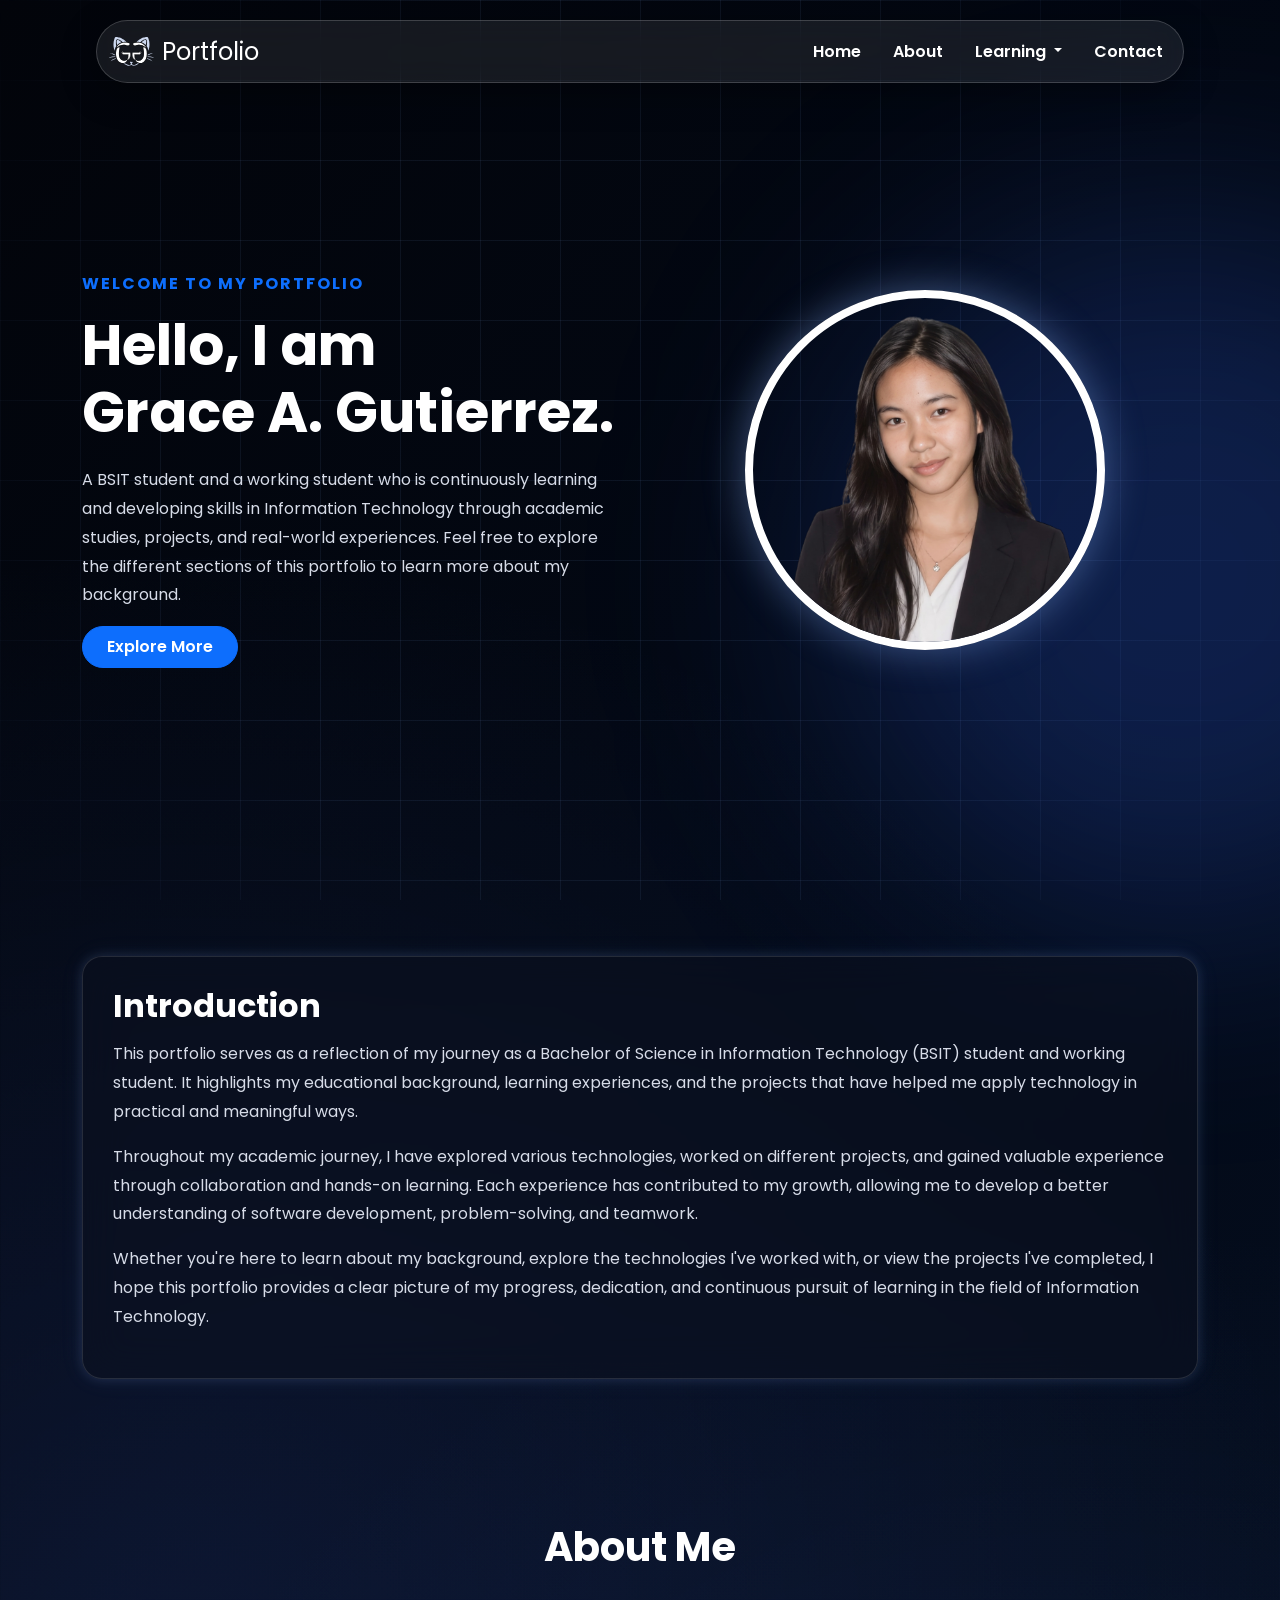
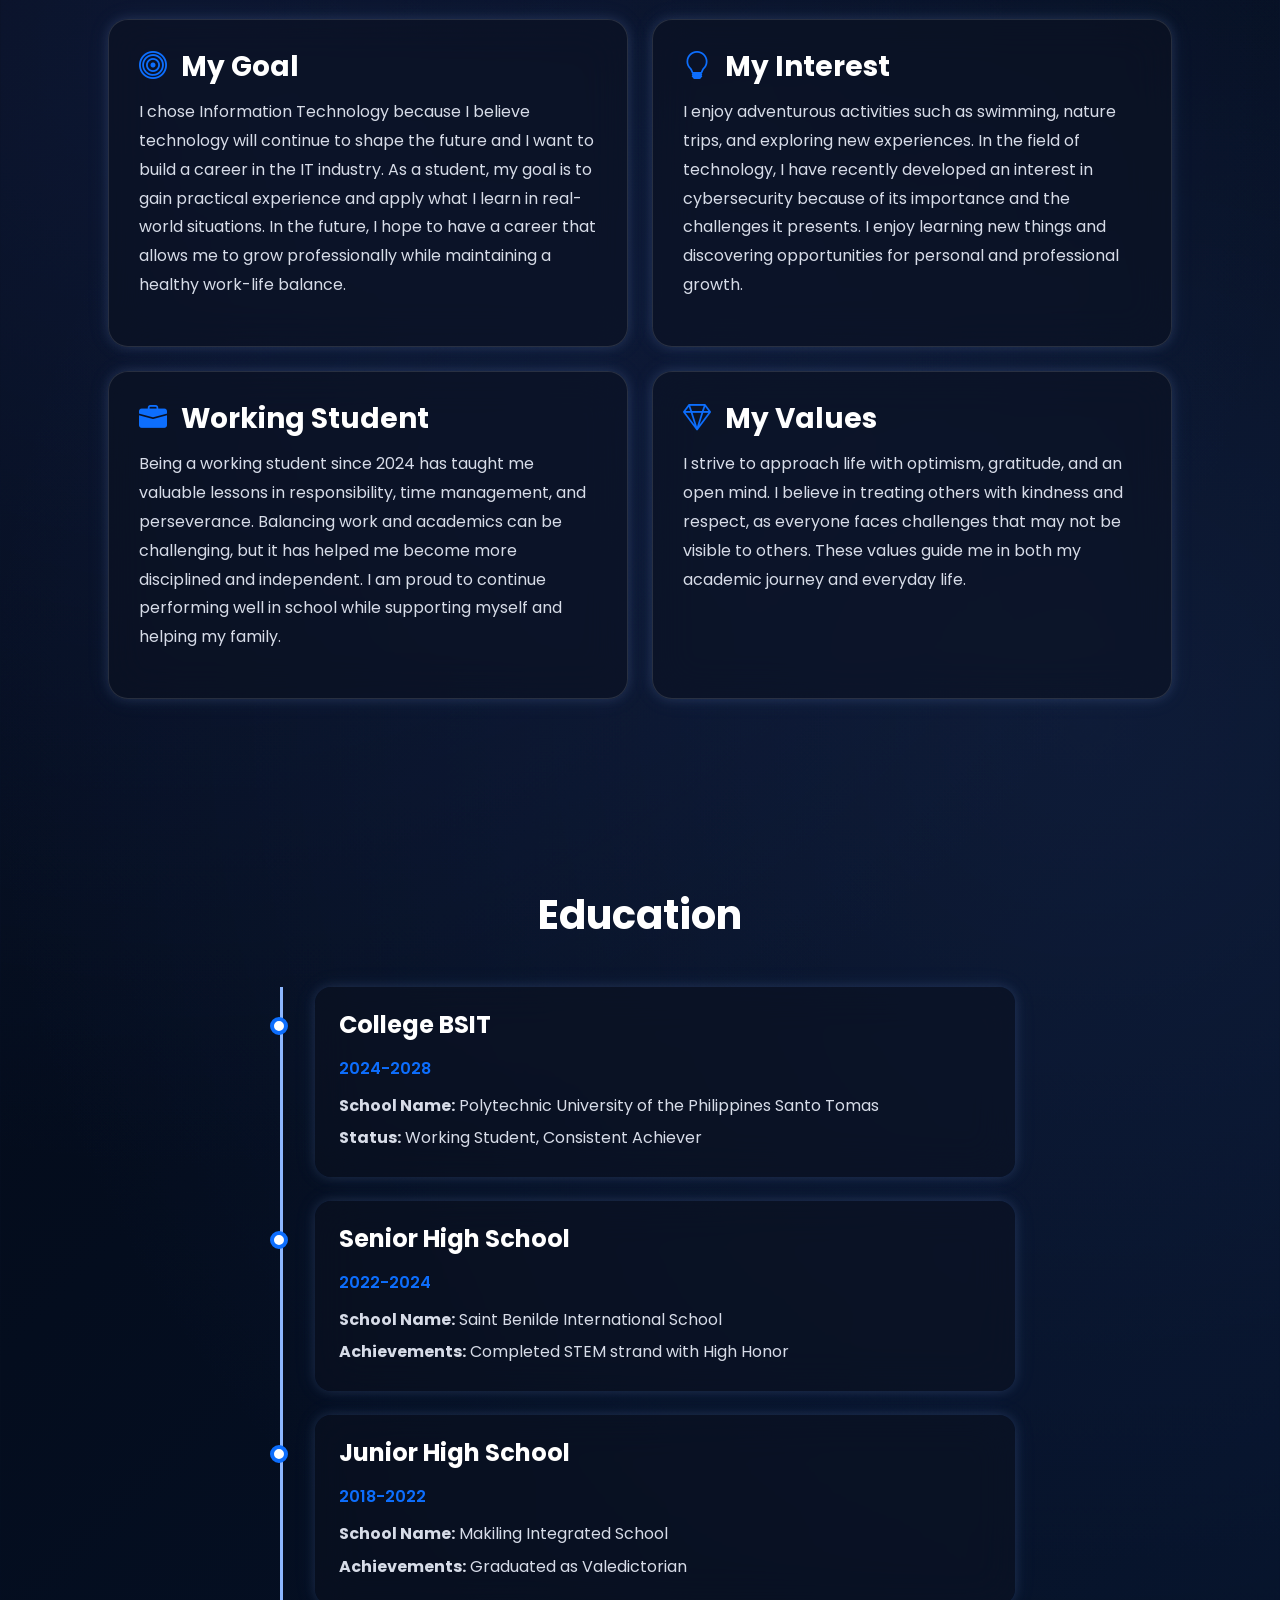
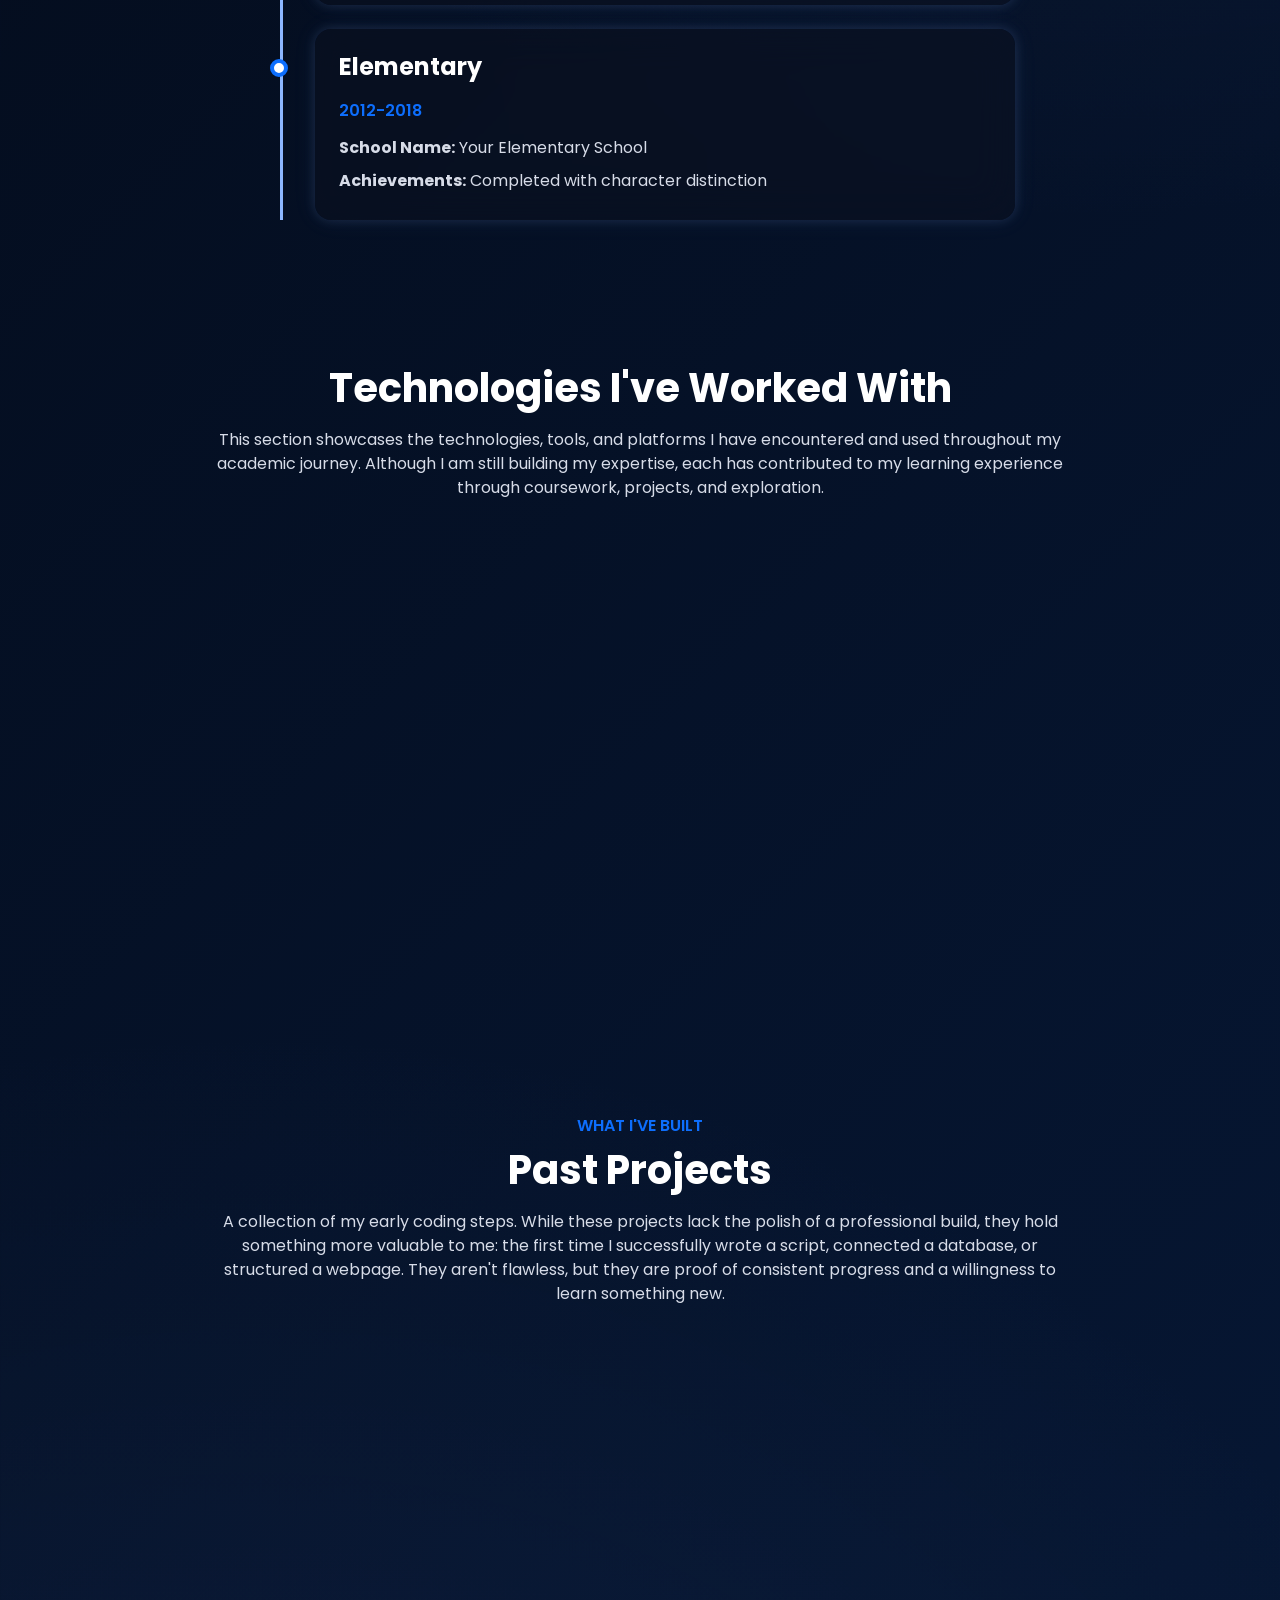
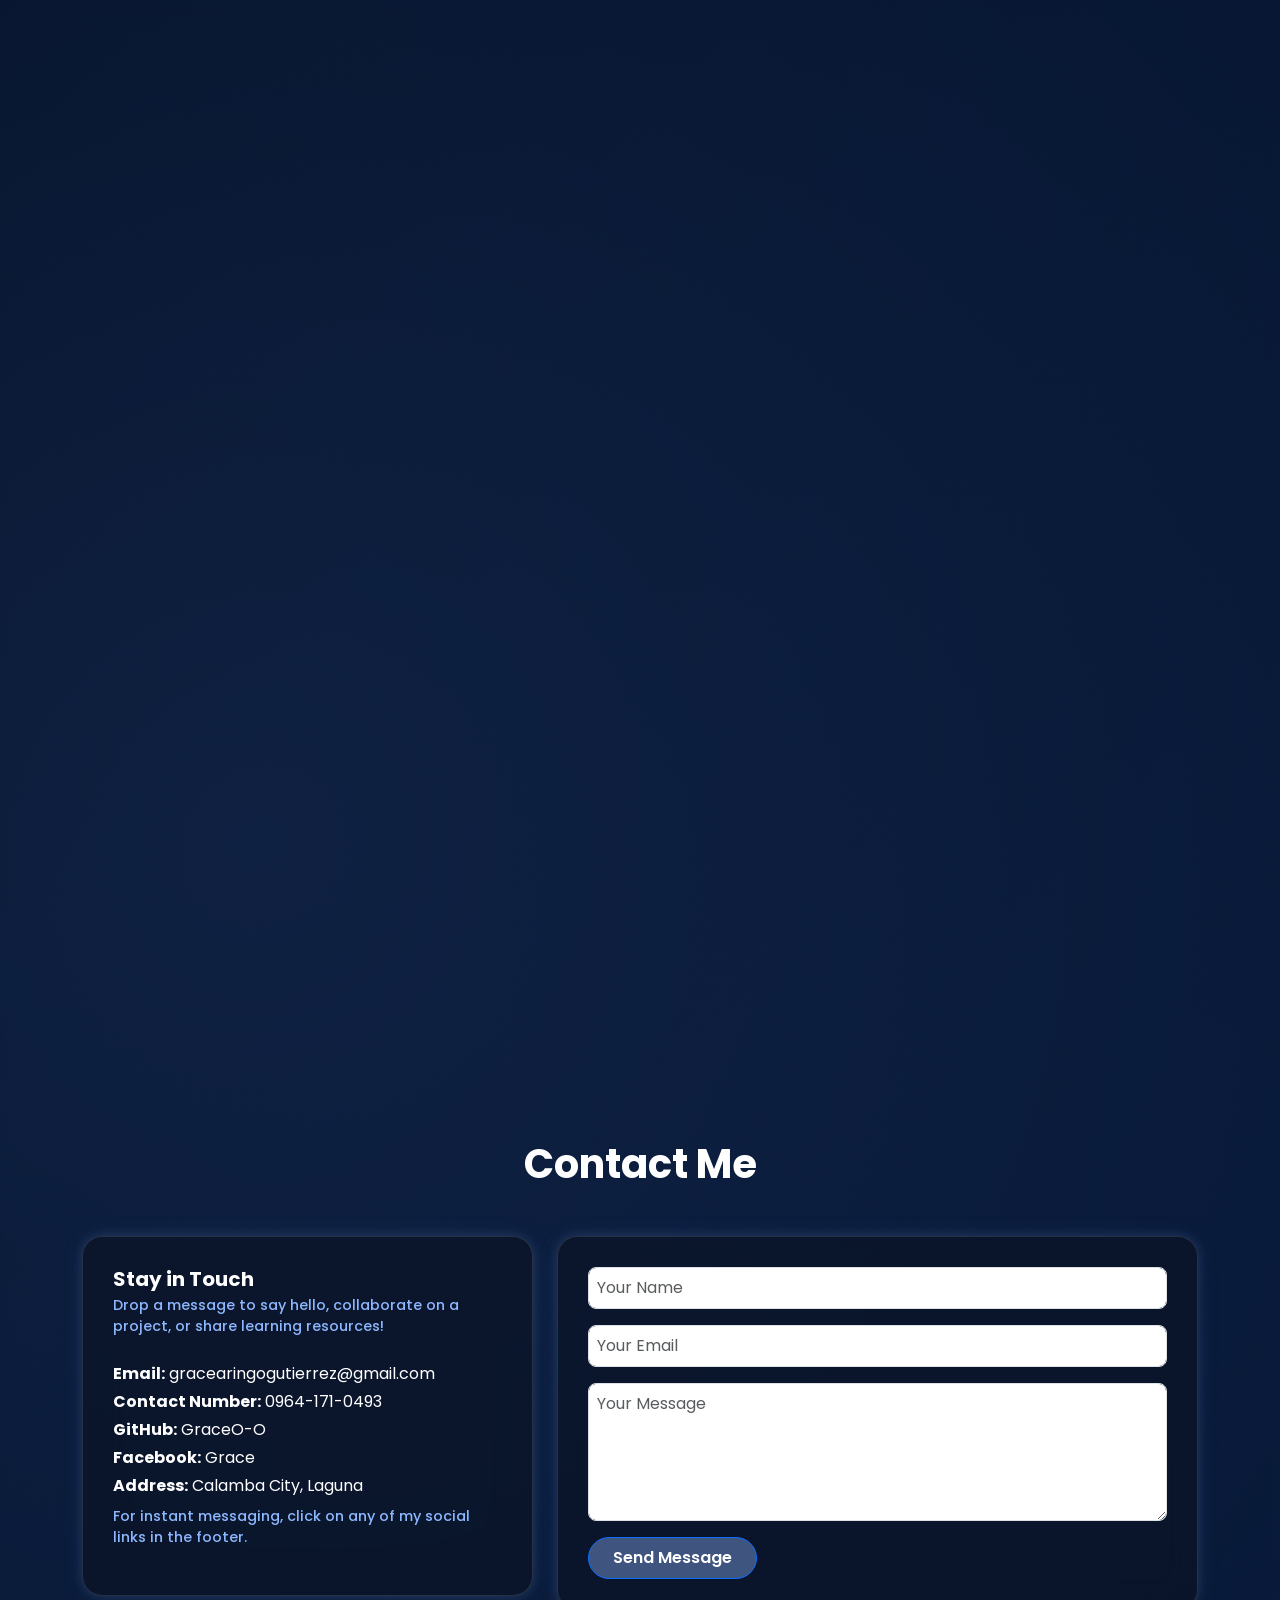
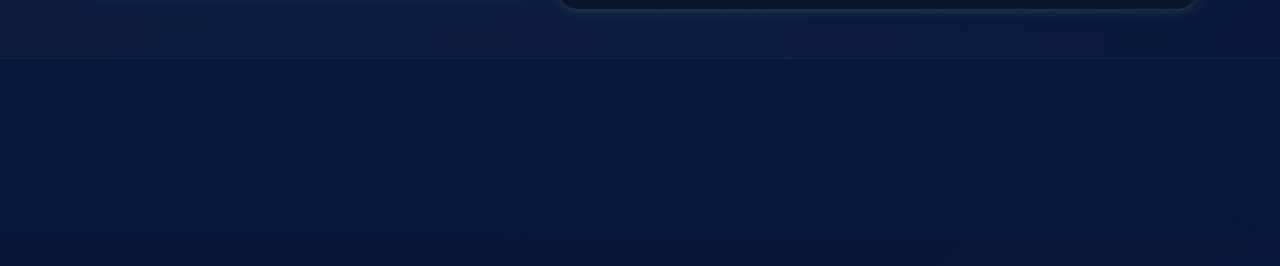
==== index.html @ 65c4c9d9 "section-trnsparent" ====
<!DOCTYPE html>
<html lang="en">

<head>
    <meta charset="UTF-8">
    <meta name="viewport" content="width=device-width, initial-scale=1.0">
    <title>Digital Portfolio</title>
    <link rel="icon" href="assets/images/icon.svg">
    <link href="https://cdn.jsdelivr.net/npm/bootstrap@5.3.8/dist/css/bootstrap.min.css" rel="stylesheet"
        integrity="sha384-sRIl4kxILFvY47J16cr9ZwB07vP4J8+LH7qKQnuqkuIAvNWLzeN8tE5YBujZqJLB" crossorigin="anonymous">

    <link rel="stylesheet" href="assets/style.css">
    <link rel="stylesheet" href="https://cdn.jsdelivr.net/npm/bootstrap-icons@1.11.3/font/bootstrap-icons.min.css">
<link href="https://fonts.googleapis.com/css2?family=Poppins:wght@300;400;500;600;700;800&display=swap" rel="stylesheet">
</head>

<body
>

<nav class="navbar navbar-expand-lg fixed-top custom-navbar">
    <div class="container">

        <a class="text-white fs-4 text-decoration-none d-flex align-items-center gap-2" href="#home">
            <img src="assets/images/logo.svg" alt="Logo" class="nav-logo">
            <span>Portfolio</span>
        </a>

        <button class="navbar-toggler border-0 navbar-dark" type="button" data-bs-toggle="collapse"
            data-bs-target="#navbarNav">
            <span class="navbar-toggler-icon"></span>
        </button>

        <div class="collapse navbar-collapse justify-content-end" id="navbarNav">
            <ul class="navbar-nav gap-lg-3 align-items-lg-center">

                <li class="nav-item">
                    <a class="nav-link " href="#home">Home</a>
                </li>

                <li class="nav-item">
                    <a class="nav-link" href="#about">About</a>
                </li>

                <li class="nav-item dropdown">
                    <a class="nav-link dropdown-toggle" href="#" role="button" data-bs-toggle="dropdown">
                        Learning
                    </a>

                    <ul class="dropdown-menu dropdown-menu-dark glass-dropdown">
                        <li>
                            <a class="dropdown-item" href="#education">
                                Educational Background
                            </a>
                        </li>
                        <li>
                            <a class="dropdown-item" href="#technologies">
                                Technologies I've Worked With
                            </a>
                        </li>
                        <li>
                            <a class="dropdown-item" href="#projects">
                                What i've Built
                            </a>
                        </li>
                    </ul>
                </li>

                <li class="nav-item">
                    <a class="nav-link" href="#contact">Contact</a>
                </li>

            </ul>
        </div>
    </div>
</nav>

<section id="home" class="bg-transparent">
    <div class="container mt-2">

        <div class="row align-items-center min-vh-100 pt-4">

            <!-- Text Side -->
            <div class="col-lg-6">

                <!-- Mobile Layout -->
                <div class="d-flex d-lg-none align-items-center gap-3 mb-4">

                    <img src="assets/images/foliopic.png" alt="Profile"
                        class="rounded-circle border border-3 border-white" width="70" height="70">

                    <p class="text-uppercase fw-bold text-primary letter-spacing-2 mb-0">
                        Welcome to my portfolio
                    </p>

                </div>

                <!-- Desktop Layout -->
                <p class="text-uppercase fw-bold text-primary letter-spacing-2 d-none d-lg-block">
                    Welcome to my portfolio
                </p>

                <h1 class="fw-bold">
                    Hello, I am <br>
                    Grace A. Gutierrez.
                </h1>

                <p class="hero-text">
                    A BSIT student and a working student who is continuously learning and developing skills in
                    Information Technology through academic studies, projects, and real-world experiences.
                    Feel free to explore the different sections of this portfolio to learn more about my background.
                </p>

                <a href="#about" class="btn btn-primary fw-semibold px-4 py-2 rounded-pill">
                    Explore More
                </a>

            </div>

            <!-- Desktop Image -->
            <div class="col-lg-6 text-center mt-5 mt-lg-0 d-none d-lg-block">

                <img src="assets/images/foliopic.png" alt="My Picture" class="profile-img">

            </div>

        </div>

    </div>
</section>

<section class="bg-transparent m-5">
    <div class="container">
        <div class="section-box reveal">
            <h2>Introduction</h2>
            <p>
                This portfolio serves as a reflection of my journey as a Bachelor of Science in Information
                Technology (BSIT) student and working student. It highlights my educational background, learning
                experiences, and the projects that have helped me apply technology in practical and meaningful ways.
            </p>
            <p>
                Throughout my academic journey, I have explored various technologies, worked on different projects,
                and gained valuable experience through collaboration and hands-on learning. Each experience has
                contributed to my growth, allowing me to develop a better understanding of software development,
                problem-solving, and teamwork.
            </p>
            <p>
                Whether you're here to learn about my background, explore the technologies I've worked with, or view
                the projects I've completed, I hope this portfolio provides a clear picture of my progress,
                dedication, and continuous pursuit of learning in the field of Information Technology.
            </p>

        </div>
    </div>
</section>

<section id="about" class="bg-transparent p-5 m-5">
    <div class="container mt-5">
        <h2 class="text-center fw-bold display-6 mb-5">About Me</h2>

        <div class="row g-4">
            <div class="col-md-6">
                <div class="info-card reveal">

                    <h3 class="fw-bold">
                        <i class="bi bi-bullseye text-primary me-2"></i>
                        My Goal
                    </h3>
                    <p>
                        I chose Information Technology because I believe technology will continue to shape the
                        future and I want to build a career in the IT industry. As a student, my goal is to gain
                        practical experience and apply what I learn in real-world situations. In the future, I hope
                        to have a career that allows me to grow professionally while maintaining a healthy work-life
                        balance.
                    </p>
                </div>
            </div>

            <div class="col-md-6">
                <div class="info-card reveal">
                    <h3 class="fw-bold">
                        <i class="bi bi-lightbulb text-primary me-2"></i>
                        My Interest
                    </h3>
                    <p>
                        I enjoy adventurous activities such as swimming, nature trips, and exploring new
                        experiences. In the field of technology, I have recently developed an interest in
                        cybersecurity because of its importance and the challenges it presents. I enjoy learning new
                        things and discovering opportunities for personal and professional growth.
                    </p>
                </div>
            </div>

            <div class="col-md-6">
                <div class="info-card reveal">
                    <h3 class="fw-bold">
                        <i class="bi bi-briefcase-fill text-primary me-2"></i>
                        Working Student
                    </h3>
                    <p>
                        Being a working student since 2024 has taught me valuable lessons in responsibility, time
                        management, and perseverance. Balancing work and academics can be challenging, but it has
                        helped me become more disciplined and independent. I am proud to continue performing well in
                        school while supporting myself and helping my family.
                    </p>
                </div>
            </div>

            <div class="col-md-6">
                <div class="info-card reveal">
                    <h3 class="fw-bold">
                        <i class="bi bi-gem text-primary me-2"></i>
                        My Values
                    </h3>
                    <p>
                        I strive to approach life with optimism, gratitude, and an open mind. I believe in treating
                        others with kindness and respect, as everyone faces challenges that may not be visible to
                        others. These values guide me in both my academic journey and everyday life.
                    </p>
                </div>
            </div>

        </div>
    </div>
</section>



<section id="education" class="bg-transparent p-5">
    <div class="container mt-5">
        <h2 class="text-center fw-bold display-6 mb-5">Education</h2>

        <div class="timeline mx-auto">

            <div class="timeline-item card reveal border-0 rounded-4 p-4 mb-4">
                <h4 class="fw-bold">College BSIT</h4>
                <p class="text-primary fw-semibold mb-2">2024-2028</p>
                <p class="mb-1"><strong>School Name:</strong> Polytechnic University of the Philippines Santo Tomas</p>
                <p class="mb-0"><strong>Status:</strong> Working Student, Consistent Achiever</p>
            </div>

            <div class="timeline-item card reveal border-0 rounded-4 p-4 mb-4">
                <h4 class="fw-bold">Senior High School</h4>
                <p class="text-primary fw-semibold mb-2">2022-2024</p>
                <p class="mb-1"><strong>School Name:</strong> Saint Benilde International School</p>
                <p class="mb-0"><strong>Achievements:</strong> Completed STEM strand with High Honor</p>
            </div>

            <div class="timeline-item card reveal border-0 rounded-4 p-4 mb-4">
                <h4 class="fw-bold">Junior High School</h4>
                <p class="text-primary fw-semibold mb-2">2018-2022</p>
                <p class="mb-1"><strong>School Name:</strong> Makiling Integrated School</p>
                <p class="mb-0"><strong>Achievements:</strong> Graduated as Valedictorian</p>
            </div>

            <div class="timeline-item card reveal border-0 rounded-4 p-4">
                <h4 class="fw-bold">Elementary</h4>
                <p class="text-primary fw-semibold mb-2">2012-2018</p>
                <p class="mb-1"><strong>School Name:</strong> Your Elementary School</p>
                <p class="mb-0"><strong>Achievements:</strong> Completed with character distinction</p>
            </div>

        </div>
    </div>
</section>


<section id="technologies" class="bg-transparent p-5">
    <div class="container mt-5">

        <h2 class="text-center fw-bold display-6 mb-3">Technologies I've Worked With</h2>

        <p class="text-center mx-auto mb-5" style="max-width: 850px; color: #d7dce8;">
            This section showcases the technologies, tools, and platforms I have encountered and used throughout my
            academic journey. Although I am still building my expertise, each has contributed to my learning experience
            through coursework, projects, and exploration.

        </p>

        <div class="row g-4">

            <!-- Programming & Development -->
            <div class="col-md-6 col-lg-6">
                <div class="card h-100 border-0 rounded-4 p-4 tech-category-card reveal">
                    <h4 class="fw-bold mb-3">Programming & Development</h4>

                    <div class="d-flex flex-wrap gap-2">

                        <div class="d-inline-flex align-items-center border rounded px-3 py-2">
                            <img src="assets/images/python.svg" width="24" height="24" class="me-2" alt="Python">
                            <span>Python</span>
                        </div>

                        <div class="d-inline-flex align-items-center border rounded px-3 py-2">
                            <img src="assets/images/c.svg" width="24" height="24" class="me-2" alt="C#">
                            <span>C#</span>
                        </div>

                        <div class="d-inline-flex align-items-center border rounded px-3 py-2">
                            <img src="assets/images/js.svg" width="24" height="24" class="me-2" alt="JavaScript">
                            <span>JavaScript</span>
                        </div>

                        <div class="d-inline-flex align-items-center border rounded px-3 py-2">
                            <img src="assets/images/html.svg" width="24" height="24" class="me-2" alt="HTML">
                            <span>HTML</span>
                        </div>

                        <div class="d-inline-flex align-items-center border rounded px-3 py-2">
                            <img src="assets/images/css.svg" width="24" height="24" class="me-2" alt="CSS">
                            <span>CSS</span>
                        </div>

                        <div class="d-inline-flex align-items-center border rounded px-3 py-2">
                            <img src="assets/images/php.svg" width="24" height="24" class="me-2" alt="PHP">
                            <span>PHP</span>
                        </div>

                    </div>
                </div>
            </div>

            <!-- Databases -->
            <div class="col-md-6 col-lg-3">
                <div class="card h-100 border-0 rounded-4 p-4 tech-category-card reveal">
                    <h4 class="fw-bold mb-3">Databases</h4>

                    <div class="d-flex flex-wrap gap-2">
                        <div class="d-inline-flex align-items-center border rounded px-3 py-2">
                            <img src="assets/images/mysql.svg" width="24" height="24" class="me-2" alt="MySQL">
                            <span>MySQL</span>
                        </div>
                    </div>
                </div>
            </div>

            <!-- Frameworks & Libraries -->
            <div class="col-md-6 col-lg-3">
                <div class="card h-100 border-0 rounded-4 p-4 tech-category-card reveal">
                    <h4 class="fw-bold mb-3">Frameworks & Libraries</h4>

                    <div class="d-flex flex-wrap gap-2">

                        <div class="d-inline-flex align-items-center border rounded px-3 py-2">
                            <img src="assets/images/bootstrap.svg" width="24" height="24" class="me-2" alt="Bootstrap">
                            <span>Bootstrap</span>
                        </div>

                        <div class="d-inline-flex align-items-center border rounded px-3 py-2">
                            <span>Tkinter</span>
                        </div>

                        <div class="d-inline-flex align-items-center border rounded px-3 py-2">
                            <span>Pygame</span>
                        </div>

                    </div>
                </div>
            </div>

            <!-- Development Tools -->
            <div class="col-md-6 col-lg-6">
                <div class="card h-100 border-0 rounded-4 p-4 tech-category-card reveal">
                    <h4 class="fw-bold mb-3">Development Tools</h4>

                    <div class="d-flex flex-wrap gap-2">

                        <div class="d-inline-flex align-items-center border rounded px-3 py-2">
                            <img src="assets/images/git.svg" width="24" height="24" class="me-2" alt="Git">
                            <span>Git</span>
                        </div>

                        <div class="d-inline-flex align-items-center border rounded px-3 py-2">
                            <img src="assets/images/github.svg" width="24" height="24" class="me-2" alt="GitHub">
                            <span>GitHub</span>
                        </div>

                        <div class="d-inline-flex align-items-center border rounded px-3 py-2">
                            <img src="assets/images/vscode.svg" width="24" height="24" class="me-2" alt="VS Code">
                            <span>Visual Studio Code</span>
                        </div>

                        <div class="d-inline-flex align-items-center border rounded px-3 py-2">
                            <img src="assets/images/vs.svg" width="24" height="24" class="me-2" alt="Visual Studio">
                            <span>Visual Studio</span>
                        </div>

                        <div class="d-inline-flex align-items-center border rounded px-3 py-2">
                            <img src="assets/images/xampp.svg" width="24" height="24" class="me-2" alt="XAMPP">
                            <span>XAMPP</span>
                        </div>

                        <div class="d-inline-flex align-items-center border rounded px-3 py-2">
                            <img src="assets/images/cisco.svg" width="24" height="24" class="me-2" alt="Packet Tracer">
                            <span>Packet Tracer</span>
                        </div>

                    </div>
                </div>
            </div>

            <!-- Design & Creative Tools -->
            <div class="col-md-6 col-lg-6">
                <div class="card h-100 border-0 rounded-4 p-4 tech-category-card reveal">
                    <h4 class="fw-bold mb-3">Design & Creative Tools</h4>

                    <div class="d-flex flex-wrap gap-2">

                        <div class="d-inline-flex align-items-center border rounded px-3 py-2">
                            <img src="assets/images/canva.svg" width="24" height="24" class="me-2" alt="Canva">
                            <span>Canva</span>
                        </div>

                        <div class="d-inline-flex align-items-center border rounded px-3 py-2">
                            <img src="assets/images/figma.svg" width="24" height="24" class="me-2" alt="Figma">
                            <span>Figma</span>
                        </div>

                        <div class="d-inline-flex align-items-center border rounded px-3 py-2">
                            <img src="assets/images/blender.svg" width="24" height="24" class="me-2" alt="Blender">
                            <span>Blender</span>
                        </div>

                    </div>
                </div>
            </div>

        </div>

    </div>
</section>


<section id="projects" class="bg-transparent py-5 ">
    <div class="container mt-5">

        <p class="text-uppercase text-primary fw-semibold text-center mt-2 mb-2">
            What I've Built
        </p>

        <h2 class="text-center fw-bold display-6 mb-3">
            Past Projects
        </h2>

        <p class="text-center mx-auto  mb-5" style="max-width: 850px; color: #d7dce8;">
            A collection of my early coding steps. While these projects lack the polish of a professional build,
            they hold something more valuable to me: the first time I successfully wrote a script, connected a
            database, or structured a webpage. They aren't flawless, but they are proof of consistent progress
            and a willingness to learn something new.
        </p>

        <div class="row g-5 justify-content-center">

            <div class="col-12 col-md-10 col-lg-6">
                <div class="card project-card h-100 reveal" >

                    <div class="project-img-box position-relative">
                        <img src="assets/images/bir.png" class="card-img-top" alt="iskohub FORM 0619-E">

                        <button class="view-more-btn btn btn-primary position-absolute top-50 start-50 translate-middle"
                            data-bs-toggle="modal" data-bs-target="#birModal">
                            View more images
                        </button>
                    </div>

                    <div class="card-body p-4 d-flex flex-column">

                        <h5 class="fw-bold mb-1">
                            BIR FORM 0619-E
                        </h5>

                        <p class="project-subtitle mb-3">
                            Tax Filing Management System
                        </p>

                        <p class="card-text">
                            A desktop-based application developed using Python Tkinter and MySQL for managing and
                            generating BIR Form 0619-E records. The system provides an intuitive user interface that
                            simplifies data entry, validation, and record management. It also supports full CRUD
                            (Create, Read, Update, and Delete) operations, enabling users to efficiently store,
                            retrieve, modify, and maintain taxpayer information and form records.
                        </p>

                        <div class="d-flex flex-wrap gap-2 mt-3">
                            <div class="d-inline-flex align-items-center border rounded px-3 py-2">
                                <span>Tkitnter</span>
                            </div>

                            <div class="d-inline-flex align-items-center border rounded px-3 py-2">
                                <span>Python</span>
                            </div>
                        </div>

                    </div>

                </div>
            </div>

            <div class="col-12 col-md-10 col-lg-6">
                <div class="card project-card h-100 reveal">

                    <div class="project-img-box position-relative">
                        <img src="assets/images/pygame.jpg" class="card-img-top" alt="iskohub FORM 0619-E">

                        <button class="view-more-btn btn btn-primary position-absolute top-50 start-50 translate-middle"
                            data-bs-toggle="modal" data-bs-target="#gameModal">
                            View more images
                        </button>
                    </div>

                    <div class="card-body p-4 d-flex flex-column">

                        <h5 class="fw-bold mb-1">
                            Pixel Panic
                        </h5>

                        <p class="project-subtitle mb-3">
                            Game Development
                        </p>

                        <p class="card-text">
                            A 2D arcade shooter developed as the final requirement for my 1st-year, 2nd-semester
                            Computer Programming course. This was my very first collaborative project, featuring
                            custom, digitally drawn graphics and engaging core game mechanics built using the Pygame
                            library.
                        </p>

                        <div class="d-flex flex-wrap gap-2 mt-3">
                            <div class="d-inline-flex align-items-center border rounded px-3 py-2">
                                <span>Python</span>
                            </div>

                            <div class="d-inline-flex align-items-center border rounded px-3 py-2">
                                <span>Pygame</span>
                            </div>
                        </div>

                    </div>

                </div>
            </div>

            <div class="col-12 col-md-10 col-lg-6">
                <div class="card project-card h-100 reveal">

                    <div class="project-img-box position-relative">
                        <img src="assets/images/capcake.png" class="card-img-top" alt="iskohub FORM 0619-E">

                        <button class="view-more-btn btn btn-primary position-absolute top-50 start-50 translate-middle"
                            data-bs-toggle="modal" data-bs-target="#sweetModal">
                            View more images
                        </button>
                    </div>

                    <div class="card-body p-4 d-flex flex-column">

                        <h5 class="fw-bold mb-1">
                            Sweet Treats
                        </h5>

                        <p class="project-subtitle mb-3">
                            E-Commerce Website
                        </p>

                        <p class="card-text">
                            An introductory e-commerce platform built to practice front-end fundamentals. This
                            project introduced me to Local Network Hosting, allowing peers connected to the same
                            Wi-Fi network to browse and interact with the site in real-time.
                        </p>

                        <div class="d-flex flex-wrap gap-2 mt-3">
                            <div class="d-inline-flex align-items-center border rounded px-3 py-2">
                                <span>HTML</span>
                            </div>

                            <div class="d-inline-flex align-items-center border rounded px-3 py-2">
                                <span>CSS</span>
                            </div>

                            <div class="d-inline-flex align-items-center border rounded px-3 py-2">
                                <span>JavaScript</span>
                            </div>

                            <div class="d-inline-flex align-items-center border rounded px-3 py-2">
                                <span>Flask</span>
                            </div>
                        </div>

                    </div>

                </div>
            </div>

            <div class="col-12 col-md-10 col-lg-6">
                <div class="card project-card h-100 reveal">

                    <div class="project-img-box position-relative">
                        <img src="assets/images/iskohub.png" class="card-img-top" alt="iskohub FORM 0619-E">

                        <button class="view-more-btn btn btn-primary position-absolute top-50 start-50 translate-middle"
                            data-bs-toggle="modal" data-bs-target="#iskohubModal">
                            View more images
                        </button>
                    </div>

                    <div class="card-body p-4 d-flex flex-column">

                        <h5 class="fw-bold mb-1">
                            IskoHub
                        </h5>

                        <p class="project-subtitle mb-3">
                            Campus Marketplace with Management System
                        </p>

                        <p class="card-text">
                            A comprehensive web-based marketplace designed for campus use. This project was my most
                            significant collaborative effort, requiring complex back-end integration and database
                            management. It served as a vital lesson in team synchronization, communication, and
                            overcoming technical hurdles in a group environment.
                        </p>

                        <div class="d-flex flex-wrap gap-2 mt-3">
                            <div class="d-inline-flex align-items-center border rounded px-3 py-2">
                                <span>HTML</span>
                            </div>

                            <div class="d-inline-flex align-items-center border rounded px-3 py-2">
                                <span>CSS</span>
                            </div>

                            <div class="d-inline-flex align-items-center border rounded px-3 py-2">
                                <span>JavaScript</span>
                            </div>

                            <div class="d-inline-flex align-items-center border rounded px-3 py-2">
                                <span>MySQL</span>
                            </div>

                            <div class="d-inline-flex align-items-center border rounded px-3 py-2 text-yellow">
                                <span>Xampp</span>
                            </div>
                        </div>

                    </div>

                </div>
            </div>

        </div>

    </div>
</section>

<!--For more images-->
<!-- iskohub Modal -->
<div class="modal fade" id="birModal" tabindex="-1">
    <div class="modal-dialog modal-dialog-centered modal-lg">
        <div class="modal-content bg-dark text-white rounded-4">
            <div class="modal-header border-secondary">
                <h5 class="modal-title">BIR FORM 0619-E </h5>
                <button type="button" class="btn-close btn-close-white" data-bs-dismiss="modal"></button>
            </div>

            <div class="modal-body">
                <div id="birCarousel" class="carousel slide">
                    <div class="carousel-inner rounded-4">
                        <div class="carousel-item active">
                            <img src="assets/images/bir2.png" class="d-block w-100 object-fit-contain "
                                style="height: 450px; " alt="bir Image 1">
                        </div>
                        <div class="carousel-item">
                            <img src="assets/images/bir3.png" class="d-block w-100 object-fit-contain "
                                style="height: 450px; " alt="bir Image 2">
                        </div>
                        <div class="carousel-item">
                            <img src="assets/images/bir4.png" class="d-block w-100 object-fit-contain "
                                style="height: 450px; " alt="bir Image 3">
                        </div>
                        <div class="carousel-item">
                            <img src="assets/images/bir5.png" class="d-block w-100 object-fit-contain "
                                style="height: 450px; " alt="bir Image 4">
                        </div>
                    </div>

                    <button class="carousel-control-prev" type="button" data-bs-target="#birCarousel"
                        data-bs-slide="prev">
                        <i class="bi bi-chevron-left fs-1 text-dark"></i>
                    </button>

                    <button class="carousel-control-next" type="button" data-bs-target="#birCarousel"
                        data-bs-slide="next">
                        <i class="bi bi-chevron-right fs-1 text-dark"></i>
                    </button>
                </div>
            </div>
        </div>
    </div>
</div>

<!-- Pixel Panic Modal -->
<div class="modal fade" id="gameModal" tabindex="-1">
    <div class="modal-dialog modal-dialog-centered modal-lg">
        <div class="modal-content bg-dark text-white rounded-4">
            <div class="modal-header border-secondary">
                <h5 class="modal-title">Pixel Panic UI</h5>
                <button type="button" class="btn-close btn-close-white" data-bs-dismiss="modal"></button>
            </div>

            <div class="modal-body">
                <div id="gameCarousel" class="carousel slide">
                    <div class="carousel-inner rounded-4">
                        <div class="carousel-item active">
                            <img src="assets/images/game1.png" class="d-block w-100 object-fit-contain "
                                style="height: 450px; " alt="game Image 1">
                        </div>
                        <div class="carousel-item">
                            <img src="assets/images/game2.png" class="d-block w-100 object-fit-contain "
                                style="height: 450px; " alt="game Image 2">
                        </div>
                        <div class="carousel-item">
                            <img src="assets/images/game3.png" class="d-block w-100 object-fit-contain "
                                style="height: 450px; " alt="game Image 3">
                        </div>
                        <div class="carousel-item">
                            <img src="assets/images/game4.png" class="d-block w-100 object-fit-contain "
                                style="height: 450px; " alt="game Image 4">
                        </div>
                        <div class="carousel-item">
                            <img src="assets/images/game5.png" class="d-block w-100 object-fit-contain "
                                style="height: 450px; " alt="game Image 5">
                        </div>
                    </div>

                    <button class="carousel-control-prev" type="button" data-bs-target="#gameCarousel"
                        data-bs-slide="prev">
                        <i class="bi bi-chevron-left fs-1 text-dark"></i>
                    </button>

                    <button class="carousel-control-next" type="button" data-bs-target="#gameCarousel"
                        data-bs-slide="next">
                        <i class="bi bi-chevron-right fs-1 text-dark"></i>
                    </button>
                </div>
            </div>
        </div>
    </div>
</div>

<!-- Sweet Treats Modal -->
<div class="modal fade" id="sweetModal" tabindex="-1">
    <div class="modal-dialog modal-dialog-centered modal-lg">
        <div class="modal-content bg-dark text-white rounded-4">
            <div class="modal-header border-secondary">
                <h5 class="modal-title">Website UI</h5>
                <button type="button" class="btn-close btn-close-white" data-bs-dismiss="modal"></button>
            </div>

            <div class="modal-body">
                <div id="sweetCarousel" class="carousel slide" style="height: 340px; ">
                    <div class="carousel-inner rounded-4">
                        <div class="carousel-item active">
                            <img src="assets/images/capcake.png" class="d-block w-100 object-fit-contain  "
                                alt="sweet Image 1">
                        </div>
                        <div class="carousel-item">
                            <img src="assets/images/sweet2.png" class="d-block w-100 object-fit-contain "
                                alt="sweet Image 2">
                        </div>
                        <div class="carousel-item">
                            <img src="assets/images/sweet3.png" class="d-block w-100 object-fit-contain "
                                alt="sweet Image 3">
                        </div>
                        <div class="carousel-item">
                            <img src="assets/images/sweet4.png" class="d-block w-100 object-fit-contain "
                                alt="sweet Image 4">
                        </div>
                    </div>

                    <button class="carousel-control-prev" type="button" data-bs-target="#sweetCarousel"
                        data-bs-slide="prev">
                        <i class="bi bi-chevron-left fs-1 text-dark"></i>
                    </button>

                    <button class="carousel-control-next" type="button" data-bs-target="#sweetCarousel"
                        data-bs-slide="next">
                        <i class="bi bi-chevron-right fs-1 text-dark"></i>
                    </button>
                </div>
            </div>
        </div>
    </div>
</div>

<!-- IskoHub Modal -->
<div class="modal fade" id="iskohubModal" tabindex="-1">
    <div class="modal-dialog modal-dialog-centered modal-lg">
        <div class="modal-content bg-dark text-white rounded-4">
            <div class="modal-header border-secondary">
                <h5 class="modal-title">IskoHub UI</h5>
                <button type="button" class="btn-close btn-close-white" data-bs-dismiss="modal"></button>
            </div>

            <div class="modal-body">
                <div id="iskohubCarousel" class="carousel slide" style="height: 340px; ">
                    <div class="carousel-inner rounded-4">
                        <div class="carousel-item active">
                            <img src="assets/images/iskohub1.png" class="d-block w-100 object-fit-contain "
                                alt="iskohub Image 1">
                        </div>
                        <div class="carousel-item">
                            <img src="assets/images/iskohub2.png" class="d-block w-100 object-fit-contain "
                                alt="iskohub Image 2">
                        </div>
                        <div class="carousel-item">
                            <img src="assets/images/iskohub3.png" class="d-block w-100 object-fit-contain "
                                alt="iskohub Image 3">
                        </div>
                        <div class="carousel-item">
                            <img src="assets/images/iskohub4.png" class="d-block w-100 object-fit-contain "
                                alt="iskohub Image 4">
                        </div>
                    </div>

                    <button class="carousel-control-prev" type="button" data-bs-target="#iskohubCarousel"
                        data-bs-slide="prev">
                        <i class="bi bi-chevron-left fs-1 text-dark"></i>
                    </button>

                    <button class="carousel-control-next" type="button" data-bs-target="#iskohubCarousel"
                        data-bs-slide="next">
                        <i class="bi bi-chevron-right fs-1 text-dark"></i>
                    </button>
                </div>
            </div>
        </div>
    </div>
</div>


<section id="contact" class="bg-transparent p-5">
    <div class="container mt-5">
        <h2 class="text-center fw-bold display-6 mb-5">Contact Me</h2>

        <div class="row g-4">
            <div class="col-lg-5">

                <div class="contact-info">
                    <h5 class="fw-bold mb-1">
                        Stay in Touch
                    </h5>

                    <p class="project-subtitle mb-4">
                        Drop a message to say hello, collaborate on a project, or share
                        learning resources!
                    </p>


                    <p class="text-break mb-1">
                        <strong>Email:</strong> gracearingogutierrez@gmail.com
                    </p>
                    <p class="mb-1"><strong>Contact Number:</strong> 0964-171-0493</p>
                    <p class="mb-1"><strong>GitHub:</strong> GraceO-O</p>
                    <p class="mb-1"><strong>Facebook:</strong> Grace</p>
                    <p class="mb-2"><strong>Address:</strong> Calamba City, Laguna </p>

                    <p class="project-subtitle">
                    For instant messaging, click on any of my social links in the footer.
                    </p>

                </div>
            </div>

            <div class="col-lg-7">
                <form class="contact-form">
                    <div class="mb-3">
                        <input type="text" class="form-control p-2 rounded-3" placeholder="Your Name" required>
                    </div>

                    <div class="mb-3">
                        <input type="email" class="form-control p-2 rounded-3" placeholder="Your Email" required>
                    </div>

                    <div class="mb-3">
                        <textarea class="form-control p-2 rounded-3" rows="5" placeholder="Your Message" required></textarea>
                    </div>

                    <button type="submit" class="btn btn-primary fw-semibold px-4 py-2 rounded-pill"
                        style="background-color: rgba(141, 183, 255, 0.4)">Send Message</button>
                </form>
            </div>
        </div>
    </div>
</section>

<footer class="footer-glass py-3">

    <div class="container reveal">

        <div class="row align-items-center gy-3">

            <!-- Left -->
            <div class="col-lg-4 text-center text-lg-start">

                <div class="d-flex align-items-center justify-content-center justify-content-lg-start gap-3">

                    <img src="assets/images/foliopic.png" class="footer-logo" alt="Logo">

                    <div>
                        <h6 class="fw-bold mb-1">
                            Grace A. Gutierrez
                        </h6>

                        <small class="text-primary">
                            BSIT Student • Aspiring Developer
                        </small>
                    </div>

                </div>

            </div>

            <!-- Center -->
            <div class="col-lg-4 text-center">

                <div class="d-flex justify-content-center gap-3 flex-wrap">

                    <a href="#education" class="footer-nav-link">
                        <i class="bi bi-mortarboard"></i>
                        <span>Education</span>
                    </a>

                    <a href="#technologies" class="footer-nav-link">
                        <i class="bi bi-code-slash"></i>
                        <span>Technologies</span>
                    </a>

                    <a href="#projects" class="footer-nav-link">
                        <i class="bi bi-folder"></i>
                        <span>Projects</span>
                    </a>

                </div>

            </div>

            <!-- Right -->
            <div class="col-lg-4">

                <div class="d-flex justify-content-center justify-content-lg-end gap-2">

                    <a href="https://github.com/GraceO-O" target="_blank"
                        class="social-btn d-flex align-items-center justify-content-center text-white text-decoration-none rounded-3 border">
                        <i class="bi bi-github"></i>
                    </a>

                    <a href="https://www.facebook.com/grace.650732" target="_blank"
                        class="social-btn d-flex align-items-center justify-content-center text-white text-decoration-none rounded-3 border">
                        <i class="bi bi-facebook"></i>
                    </a>

                    <a href="https://www.instagram.com/grcy0_0/" target="_blank"
                        class="social-btn d-flex align-items-center justify-content-center text-white text-decoration-none rounded-3 border">
                        <i class="bi bi-instagram"></i>
                    </a>

                    <a href="mailto:gracearingogutierrz@gmail.com"
                        class="social-btn d-flex align-items-center justify-content-center text-white text-decoration-none rounded-3 border">
                        <i class="bi bi-envelope-fill"></i>
                    </a>

                </div>

            </div>

        </div>

        <hr class="footer-divider my-3" style="border-color: rgba(255,255,255,.08);">

        <div class="text-center">

            <small class="text-primary">
                "Striving for progress, not perfection, while balancing the present and building the future."
            </small>

            <p class="mb-0 text-primary mt-2">
                © 2026 Grace A. Gutierrez. All Rights Reserved.
            </p>

        </div>

    </div>

</footer>


<script src="https://cdn.jsdelivr.net/npm/bootstrap@5.3.8/dist/js/bootstrap.bundle.min.js"
    integrity="sha384-FKyoEForCGlyvwx9Hj09JcYn3nv7wiPVlz7YYwJrWVcXK/BmnVDxM+D2scQbITxI"
    crossorigin="anonymous"></script>

<script src="assets/script.js"></script>
</body>

</html>
---- assets/style.css ----
* {
  margin: 0;
  padding: 0;
  box-sizing: border-box;
}

html {
  scroll-behavior: smooth;
}

body {
  font-family: 'Poppins', sans-serif;
  color: #ffffff;
  min-height: 100vh;
  overflow-x: hidden;

background:
  radial-gradient(circle at 15% 25%, rgba(80, 120, 255, 0.12), transparent 22%),
  radial-gradient(circle at 85% 35%, rgba(100, 140, 255, 0.10), transparent 25%),
  radial-gradient(circle at 20% 85%, rgba(120, 160, 255, 0.08), transparent 25%),
  linear-gradient(
    135deg,
    #02040a,
    #061632,
    #0b1f45,
    #061632,
    #02040a
  );
background-size:
  100% 100%,
  100% 100%,
  100% 100%,
  300% 300%;

animation: bgMove 10s ease-in-out infinite;
}

body::before {
  content: "";
  position: fixed;
  inset: 0;
  pointer-events: none;
  z-index: -1;

  background-image:
    linear-gradient(rgba(141,183,255,.08) 1px, transparent 1px),
    linear-gradient(90deg, rgba(141,183,255,.08) 1px, transparent 1px);

  background-size: 80px 80px;
  mask-image: radial-gradient(circle, black 60%, transparent 100%);
  animation: gridMove 8s linear infinite;
}

body::after {
  content: "";
  position: fixed;
  width: 700px;
  height: 700px;
  right: -250px;
  top: 25%;
  pointer-events: none;
  z-index: -1;
  background: rgba(50, 105, 255, 0.22);
  border-radius: 50%;
  filter: blur(120px);
  animation: glowFloat 7s ease-in-out infinite;
}

@keyframes bgMove {
  0% {
    background-position: 0% 50%;
  }
  25% {
    background-position: 100% 0%;
  }
  50% {
    background-position: 100% 100%;
  }
  75% {
    background-position: 0% 100%;
  }
  100% {
    background-position: 0% 50%;
  }
}

@keyframes gridMove {
  from {
    background-position: 0 0;
  }
  to {
    background-position: 80px 80px;
  }
}

@keyframes glowFloat {
  0%, 100% {
    transform: translate(0, 0);
  }
  50% {
    transform: translate(-120px, 80px);
  }
}

.nav-logo {
  width: 45px;
  height: 45px;
  object-fit: contain;
}

.nav-link {
  color: #ffffff;
  font-weight: 600;
}

.nav-link:hover {
  color: #8db7ff;
}

/*nav glass*/
.custom-navbar {
   width: min(85%, 1200px);
  margin: 20px auto;
  border-radius: 50px;
  background: rgba(255, 255, 255, 0.08);
  backdrop-filter: blur(16px);
  -webkit-backdrop-filter: blur(16px);
  border: 1px solid rgba(255, 255, 255, 0.18);
  box-shadow: 0 10px 35px rgba(0, 0, 0, 0.35);
}

.glass-dropdown {
  background: rgba(11, 18, 32, 0.9);
  backdrop-filter: blur(16px);
  -webkit-backdrop-filter: blur(16px);
  border: 1px solid rgba(255, 255, 255, 0.15);
  border-radius: 18px;
  padding: 10px;
}

.dropdown-item {
  border-radius: 12px;
  color: #ffffff;
}

.dropdown-item:hover {
  background-color: rgba(48, 131, 255, 0.356);
  color: #ffffff;
}

.letter-spacing-2{
    letter-spacing: 2px;
}

h1 {
  font-size: clamp(2rem, 5vw, 3.5rem);
  font-weight: 900;
  margin-bottom: 20px;
}

.hero-text,
.section-box p,
.info-card p,
.timeline-item p,
.card-text{
  color: #d7dce8;
  line-height: 1.8;
}
/*cards to glow */
.section-box,
.info-card,
.timeline-item,
.contact-info,
.contact-form,
.tech-category-card,
.project-card{
    background: rgba(11,18,32,.55);
    backdrop-filter: blur(20px);
    border: 1px solid rgba(141,183,255,.35);
    box-shadow:
        0 0 12px rgba(141,183,255,.15),
        0 0 25px rgba(141,183,255,.08);
}

.profile-img {
  width: 360px;
  height: 360px;
  object-fit: cover;
  border-radius: 50%;
  border: 8px solid #ffffff;
  box-shadow: 0 0 40px rgba(141, 183, 255, 0.4);
}

.btn:hover {
  background-color: #ffffff;
  color: #071a3d;
}

/*  educ bg*/
.timeline {
  position: relative;
  max-width: 750px;
  margin: 0 auto;
  padding-left: 50px;
}

.timeline::before {
  content: "";
  position: absolute;
  left: 15px;
  top: 0;
  width: 3px;
  height: 100%;
  background: #8db7ff;
}

.timeline-item {
  position: relative;
  background: rgba(11,18,32,.55);
  color: white;
}

.timeline-item::before {
  content: "";
  position: absolute;
  left: -45px;
  top: 30px;
  width: 18px;
  height: 18px;
  border-radius: 50%;
  background: white;
  border: 4px solid #0d6efd;
}

/*tech section*/
.tech-category-card {
  background: rgba(11,18,32,.55);
backdrop-filter: blur(20px);
-webkit-backdrop-filter: blur(20px);
border: 1px solid rgba(255,255,255,.12);
  color: #ffffff;
}

.tech-category-card .d-inline-flex {
  color: #ffffff;
  background-color: #111827;
  border-color: rgba(255, 255, 255, .15) !important;
}

.section-box,
.info-card,
.timeline-item,
.contact-info,
.contact-form {
  padding: 30px;
  border-radius: 20px;
  background: rgba(11,18,32,.55);
backdrop-filter: blur(20px);
-webkit-backdrop-filter: blur(20px);
border: 1px solid rgba(255,255,255,.12);
  
}

.section-box h2,
.info-card h3,
.timeline-item h4 {
  color: #ffffff;
  font-weight: 700;
  margin-bottom: 15px;
}

.info-card {
  height: 100%;
  transition: 0.3s;
}

.info-card:hover,
.project-card:hover {
  transform: translateY(-8px);
    box-shadow:
        0 0 30px rgba(141,183,255,.20),
        0 0 60px rgba(141,183,255,.10);
    border-color: rgba(141,183,255,.35);
}

.project-subtitle {
  color: #8db7ff;
  font-size: .9rem;
  font-weight: 500;
}

/*Tech Stack*/
.project-card {
  height: 100%;
  border: none;
  overflow: hidden;
  background: rgba(11,18,32,.55);
backdrop-filter: blur(20px);
-webkit-backdrop-filter: blur(20px);
border: 1px solid rgba(255,255,255,.12);
  color: #ffffff;
  border-radius: 20px;
  transition: 0.3s;
}

.project-card .card-img-top {
  height: 220px;
  width: 100%;
  object-fit: cover;
}

/*Modal and carousel*/
.project-img-box {
  height: 220px;
  overflow: hidden;
}

.view-more-btn {
  opacity: 0;
  z-index: 3;
  transition: 0.3s ease;
}

.project-img-box:hover .view-more-btn {
  opacity: 1;
}

.project-img-box::after {
  content: "";
  position: absolute;
  inset: 0;
  background: rgba(0, 0, 0, 0.45);
  opacity: 0;
  transition: 0.3s ease;
}

.project-img-box:hover::after {
  opacity: 1;
}

.form-control:focus {
  box-shadow: 0 0 0 3px rgba(141, 183, 255, 0.3);
}

/*FOOTER*/
.footer-glass{
    background: rgba(7,26,61,.55);
    backdrop-filter: blur(18px);
    -webkit-backdrop-filter: blur(18px);
    border-top: 1px solid rgba(255,255,255,.08);
}

.footer-logo{
    width: 55px;
    height: 55px;
    object-fit: cover;
    border-radius: 50%;
    border: 2px solid rgba(255,255,255,.15);
    box-shadow: 0 0 15px rgba(141,183,255,.2);
}

.footer-nav-link{
    color: white;
    text-decoration: none;
    display: flex;
    align-items: center;
    gap: 6px;
    transition: .3s ease;
}

.footer-nav-link:hover{
    color: #8db7ff;
}

.social-btn{
    width: 40px;
    height: 40px;
    background: rgba(255,255,255,.05);
    border-color: rgba(255,255,255,.1) !important;
    transition: .3s ease;
}

.social-btn:hover{
    color: #8db7ff !important;
    transform: translateY(-2px);
}

@media (max-width: 991px) {
  .custom-navbar {
    width: 95%;
    border-radius: 20px;
  }


  .profile-img {
    width: 280px;
    height: 280px;
  }
}

.reveal {
    opacity: 0;
    transform: translateY(50px) scale(.97);
    transition: all .7s ease;
}

.reveal.active {
    opacity: 1;
    transform: translateY(0) scale(1);
}
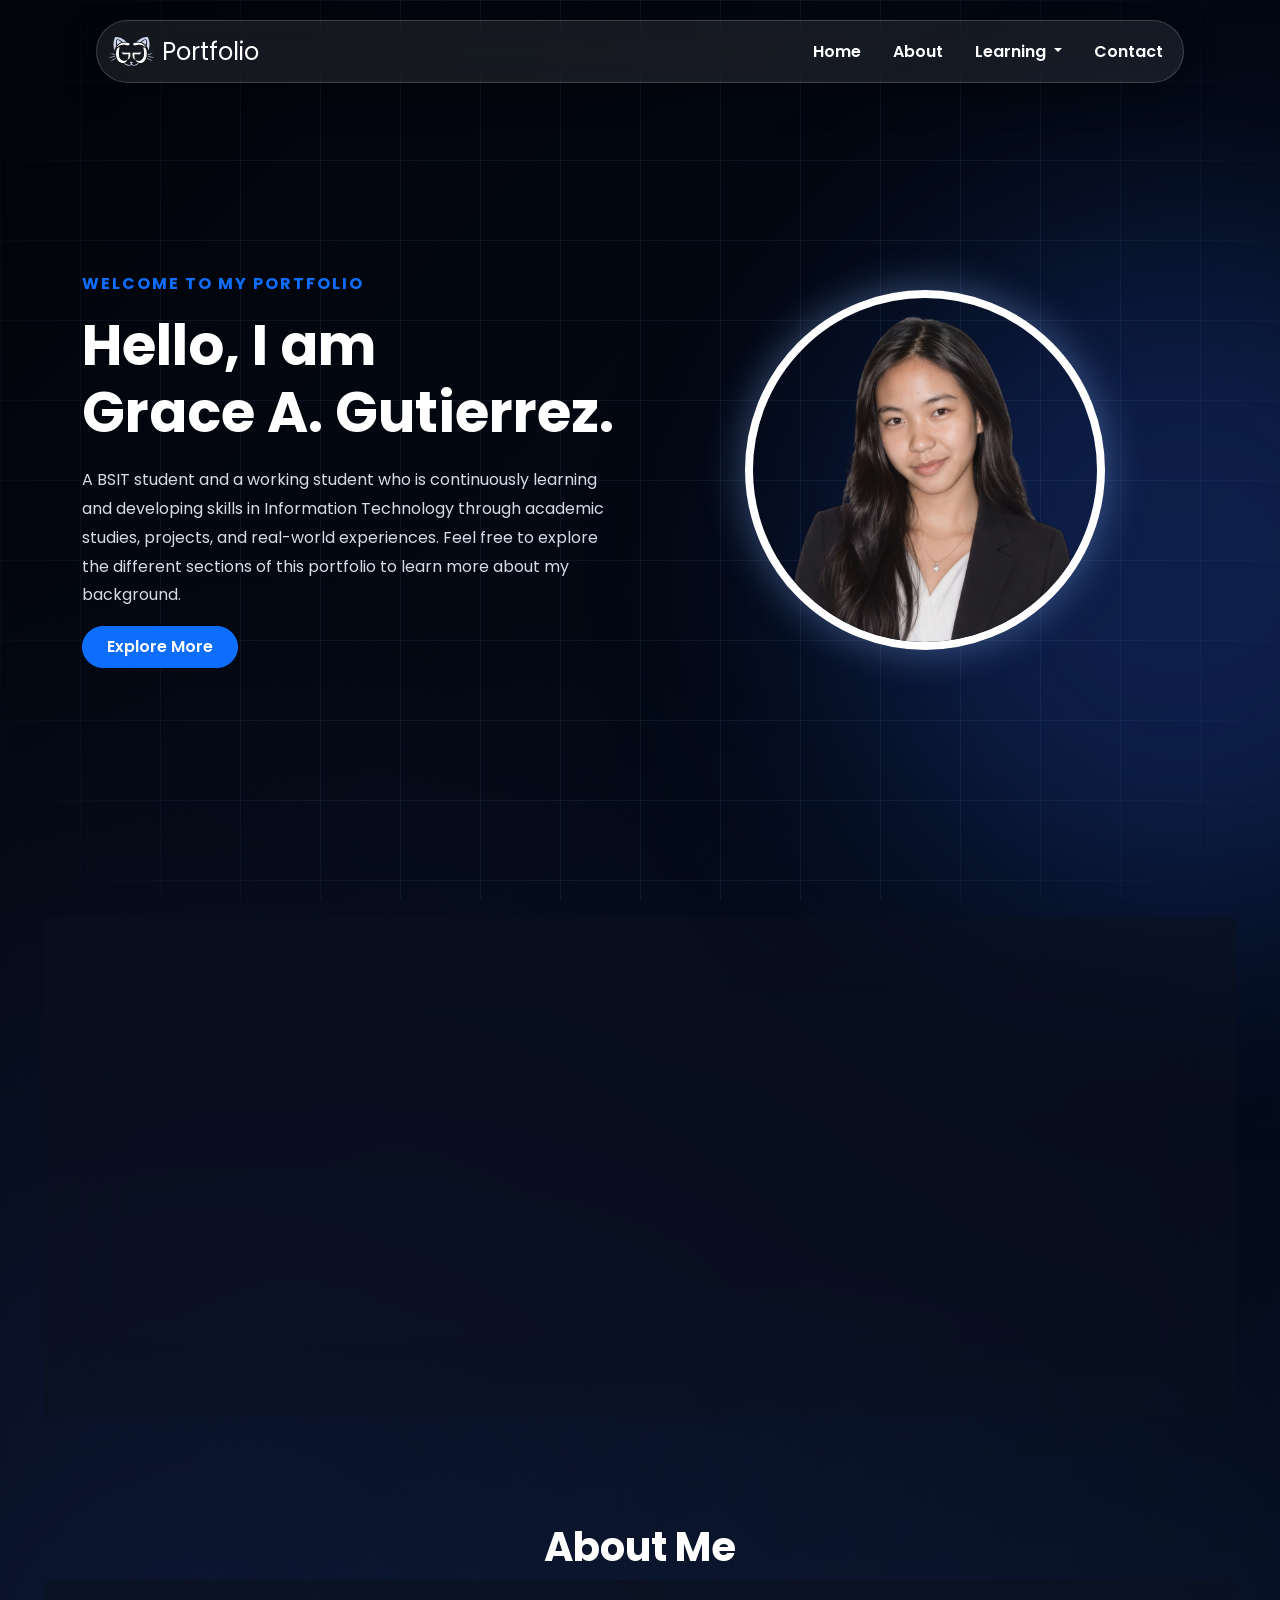
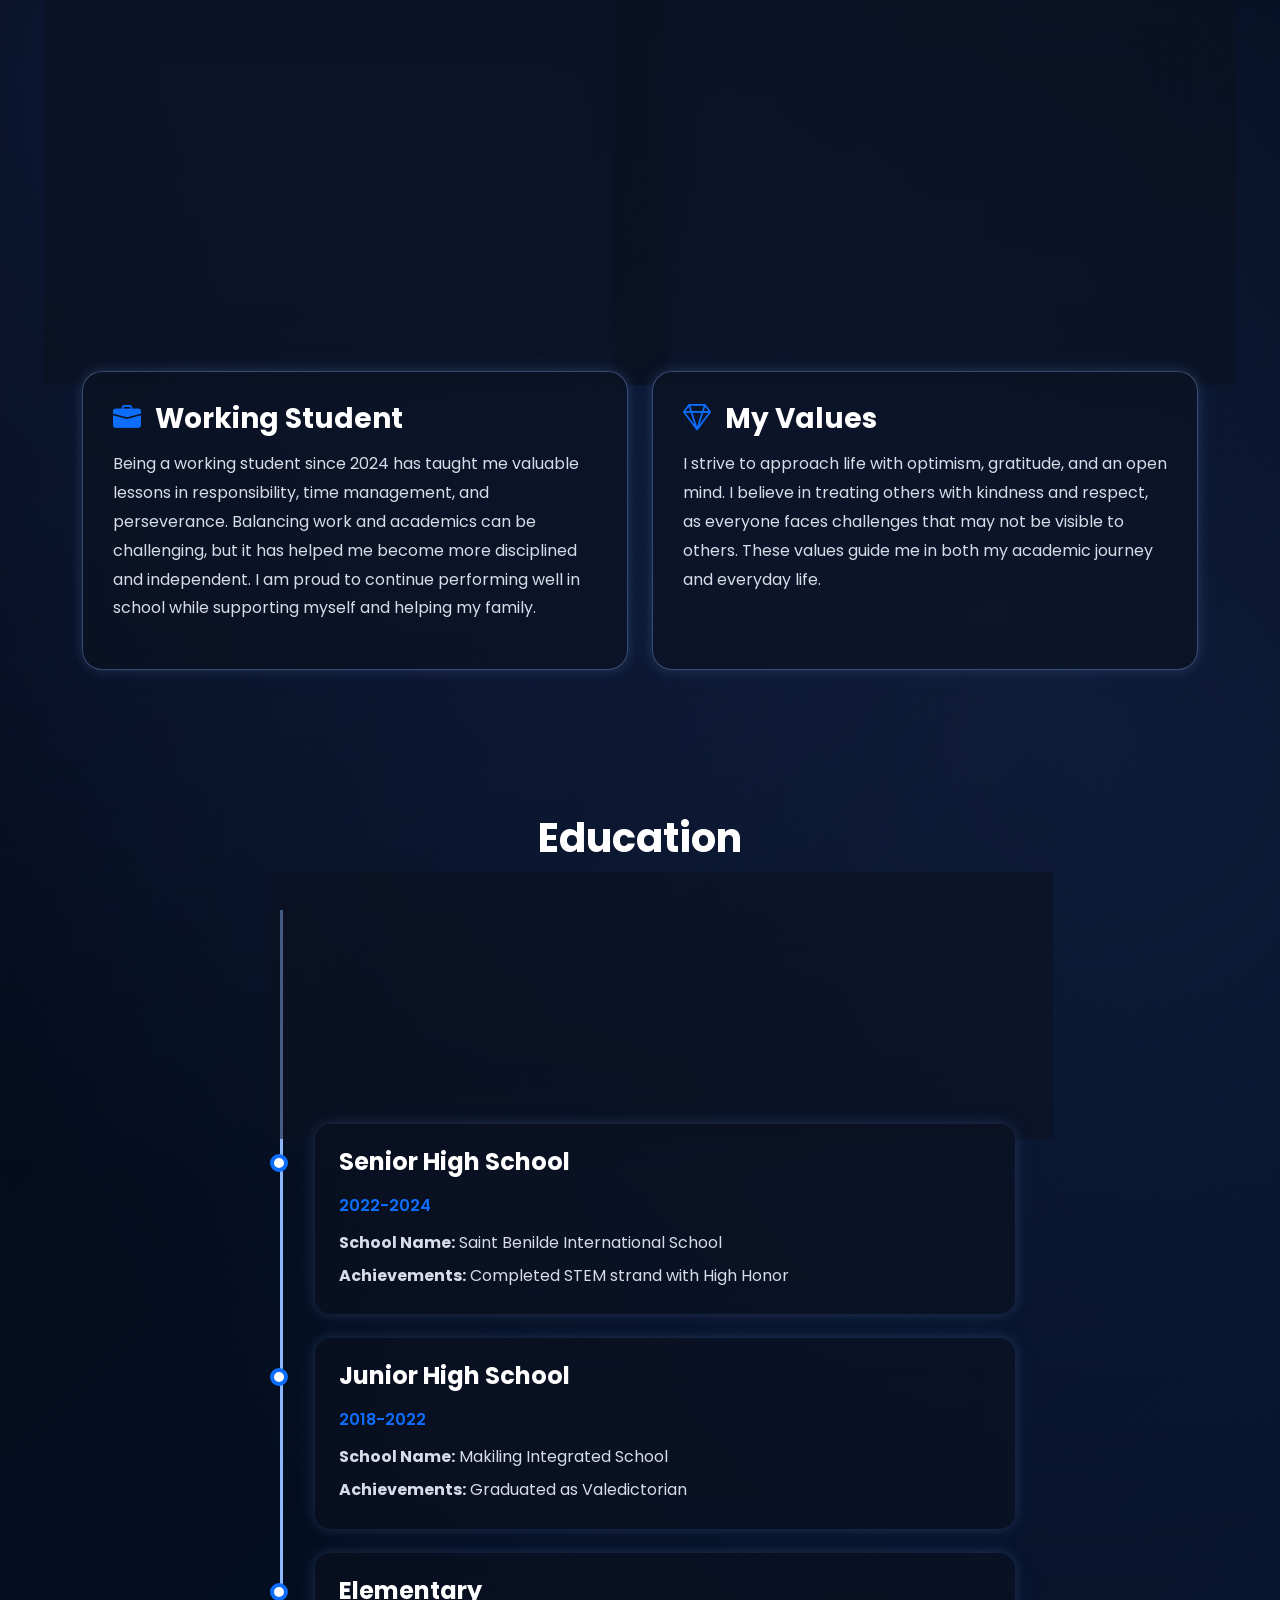
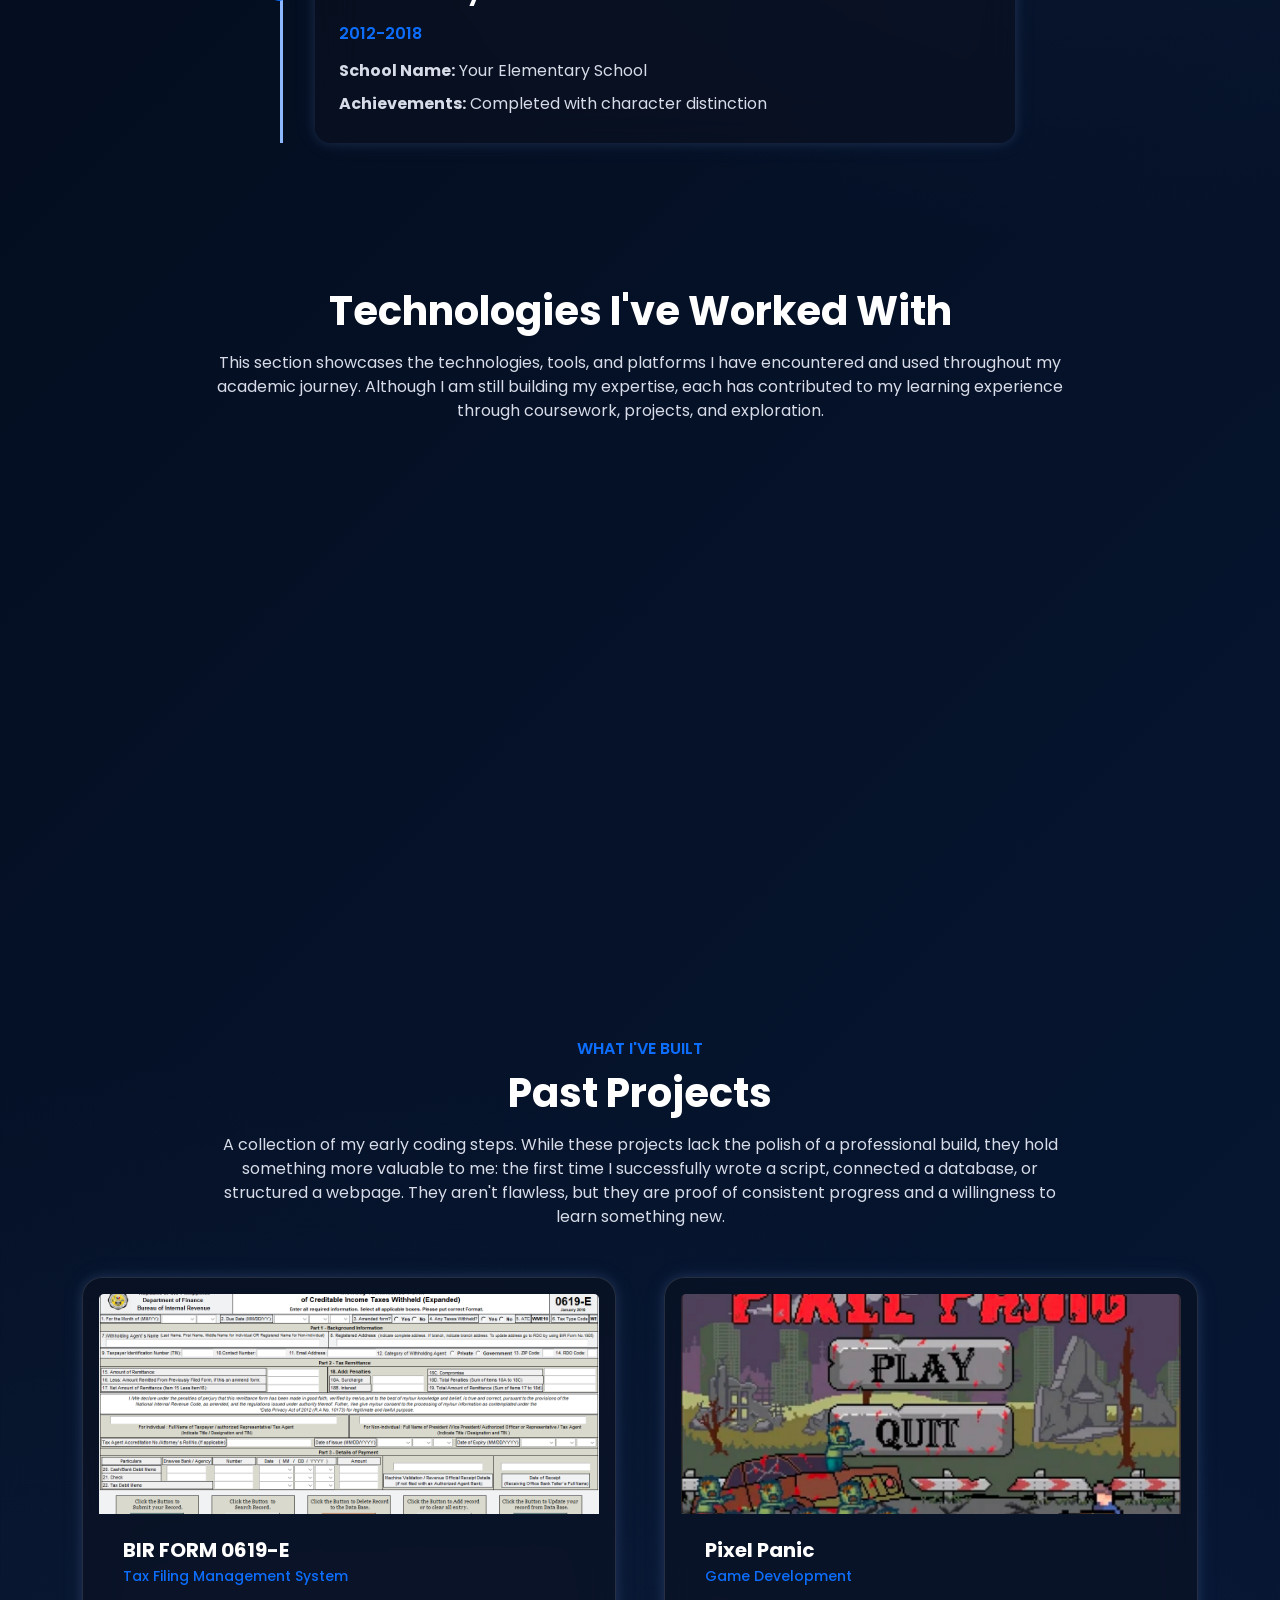
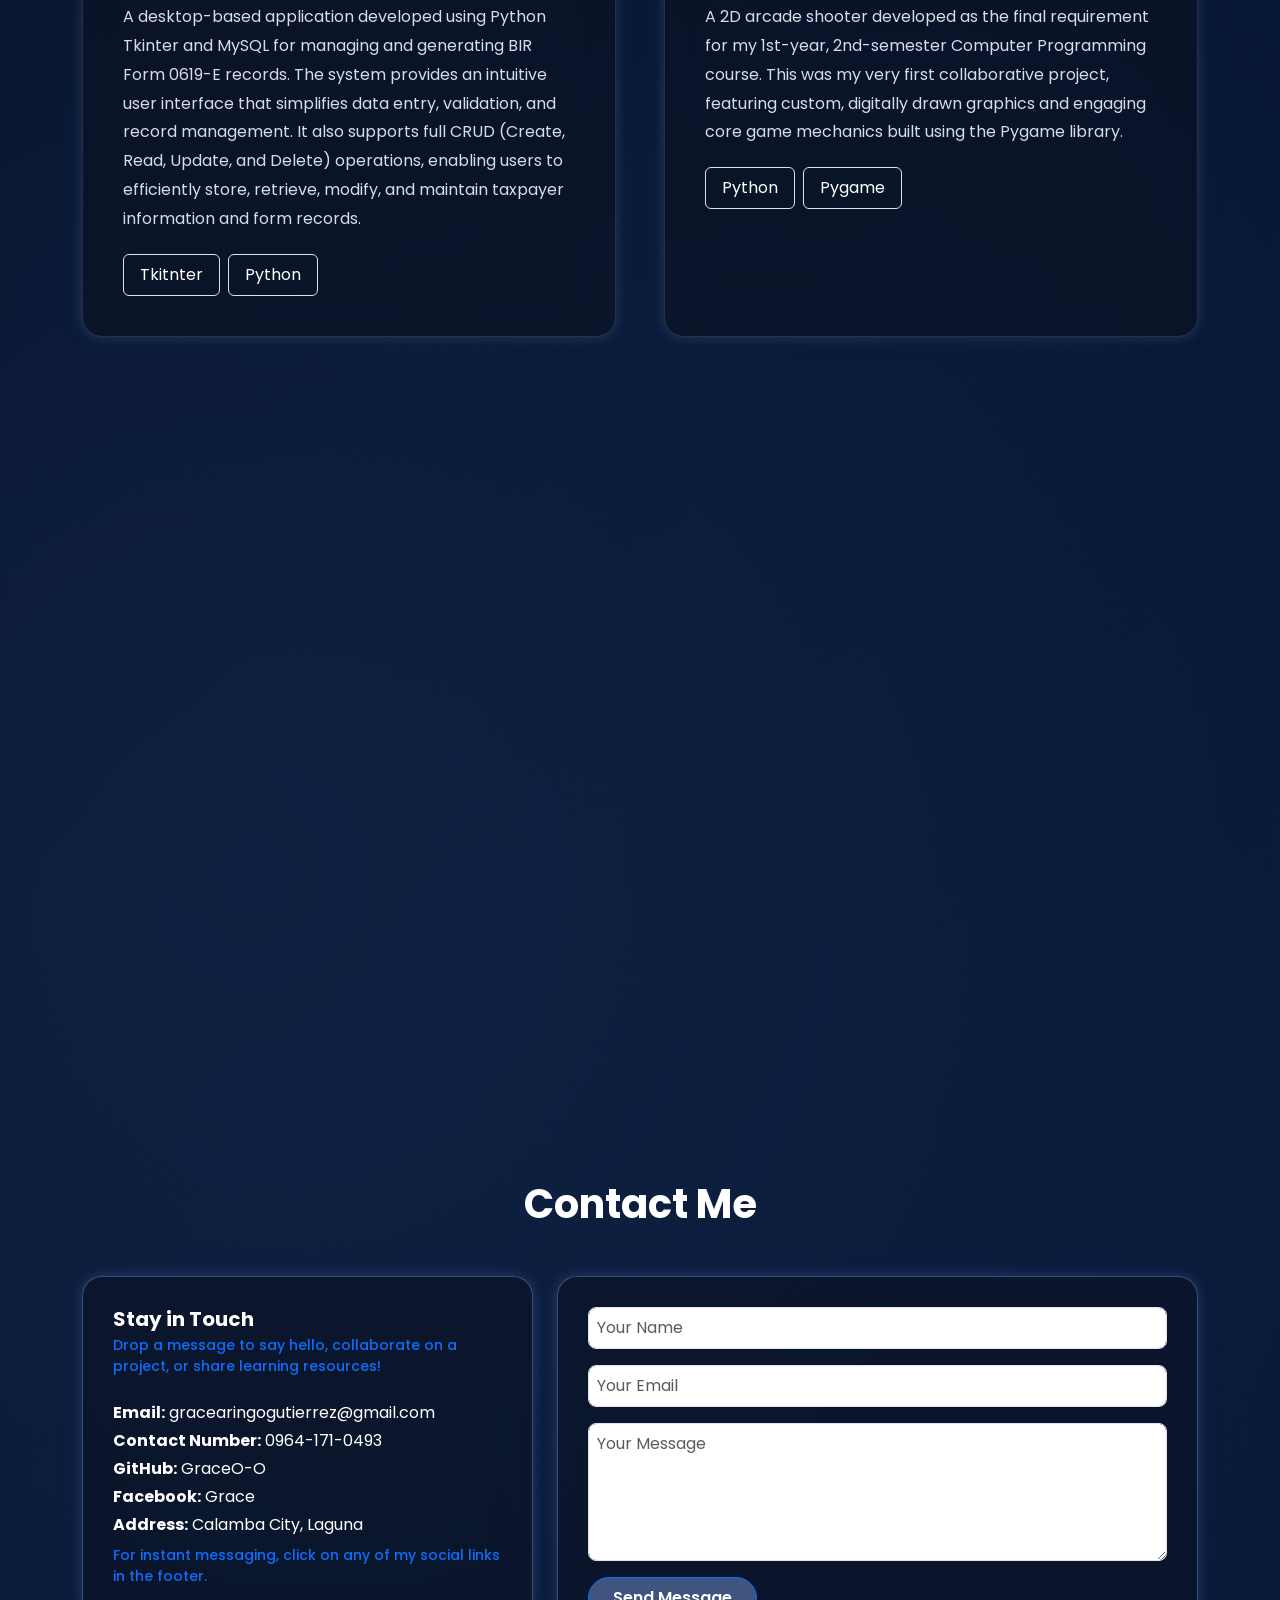
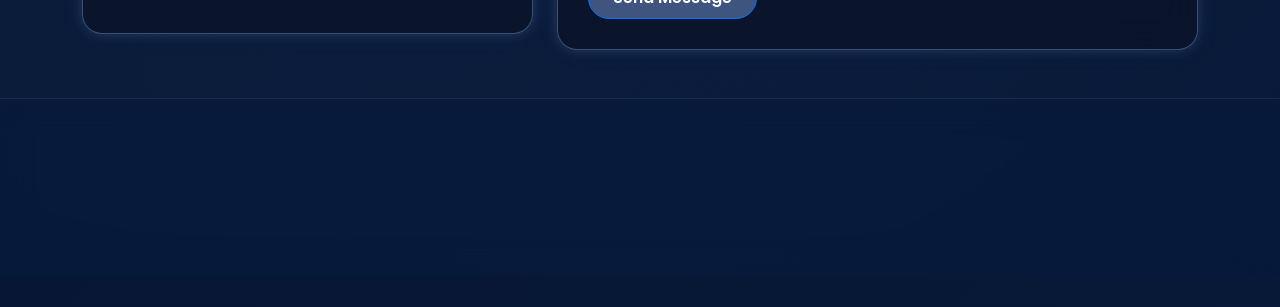
==== commit c36f01f6: "responsivenesz" ====
--- a/index.html
+++ b/index.html
@@ -11,993 +11,1002 @@
 
     <link rel="stylesheet" href="assets/style.css">
     <link rel="stylesheet" href="https://cdn.jsdelivr.net/npm/bootstrap-icons@1.11.3/font/bootstrap-icons.min.css">
-<link href="https://fonts.googleapis.com/css2?family=Poppins:wght@300;400;500;600;700;800&display=swap" rel="stylesheet">
+    <link href="https://fonts.googleapis.com/css2?family=Poppins:wght@300;400;500;600;700;800&display=swap"
+        rel="stylesheet">
 </head>
 
-<body
->
-
-<nav class="navbar navbar-expand-lg fixed-top custom-navbar">
-    <div class="container">
-
-        <a class="text-white fs-4 text-decoration-none d-flex align-items-center gap-2" href="#home">
-            <img src="assets/images/logo.svg" alt="Logo" class="nav-logo">
-            <span>Portfolio</span>
-        </a>
-
-        <button class="navbar-toggler border-0 navbar-dark" type="button" data-bs-toggle="collapse"
-            data-bs-target="#navbarNav">
-            <span class="navbar-toggler-icon"></span>
-        </button>
-
-        <div class="collapse navbar-collapse justify-content-end" id="navbarNav">
-            <ul class="navbar-nav gap-lg-3 align-items-lg-center">
-
-                <li class="nav-item">
-                    <a class="nav-link " href="#home">Home</a>
-                </li>
-
-                <li class="nav-item">
-                    <a class="nav-link" href="#about">About</a>
-                </li>
-
-                <li class="nav-item dropdown">
-                    <a class="nav-link dropdown-toggle" href="#" role="button" data-bs-toggle="dropdown">
-                        Learning
-                    </a>
-
-                    <ul class="dropdown-menu dropdown-menu-dark glass-dropdown">
-                        <li>
-                            <a class="dropdown-item" href="#education">
-                                Educational Background
-                            </a>
-                        </li>
-                        <li>
-                            <a class="dropdown-item" href="#technologies">
-                                Technologies I've Worked With
-                            </a>
-                        </li>
-                        <li>
-                            <a class="dropdown-item" href="#projects">
-                                What i've Built
-                            </a>
-                        </li>
-                    </ul>
-                </li>
-
-                <li class="nav-item">
-                    <a class="nav-link" href="#contact">Contact</a>
-                </li>
-
-            </ul>
-        </div>
-    </div>
-</nav>
-
-<section id="home" class="bg-transparent">
-    <div class="container mt-2">
-
-        <div class="row align-items-center min-vh-100 pt-4">
-
-            <!-- Text Side -->
-            <div class="col-lg-6">
-
-                <!-- Mobile Layout -->
-                <div class="d-flex d-lg-none align-items-center gap-3 mb-4">
-
-                    <img src="assets/images/foliopic.png" alt="Profile"
-                        class="rounded-circle border border-3 border-white" width="70" height="70">
-
-                    <p class="text-uppercase fw-bold text-primary letter-spacing-2 mb-0">
+<body>
+
+    <nav class="navbar navbar-expand-lg fixed-top custom-navbar">
+        <div class="container">
+
+            <a class="text-white fs-4 text-decoration-none d-flex align-items-center gap-2" href="#home">
+                <img src="assets/images/logo.svg" alt="Logo" class="nav-logo">
+                <span>Portfolio</span>
+            </a>
+
+            <button class="navbar-toggler border-0 navbar-dark" type="button" data-bs-toggle="collapse"
+                data-bs-target="#navbarNav">
+                <span class="navbar-toggler-icon"></span>
+            </button>
+
+            <div class="collapse navbar-collapse justify-content-end" id="navbarNav">
+                <ul class="navbar-nav gap-lg-3 align-items-lg-center">
+
+                    <li class="nav-item">
+                        <a class="nav-link text-white fw-semibold" href="#home">Home</a>
+                    </li>
+
+                    <li class="nav-item">
+                        <a class="nav-link text-white fw-semibold" href="#about">About</a>
+                    </li>
+
+                    <li class="nav-item dropdown">
+                        <a class="nav-link text-white fw-semibold dropdown-toggle" href="#" role="button" data-bs-toggle="dropdown">
+                            Learning
+                        </a>
+
+                        <ul class="dropdown-menu dropdown-menu-dark glass-dropdown">
+                            <li>
+                                <a class="dropdown-item" href="#education">
+                                    Educational Background
+                                </a>
+                            </li>
+                            <li>
+                                <a class="dropdown-item" href="#technologies">
+                                    Technologies I've Worked With
+                                </a>
+                            </li>
+                            <li>
+                                <a class="dropdown-item" href="#projects">
+                                    What i've Built
+                                </a>
+                            </li>
+                        </ul>
+                    </li>
+
+                    <li class="nav-item">
+                        <a class="nav-link text-white fw-semibold" href="#contact">Contact</a>
+                    </li>
+
+                </ul>
+            </div>
+        </div>
+    </nav>
+
+    <section id="home" class="bg-transparent">
+        <div class="container mt-2">
+
+            <div class="row align-items-center min-vh-100 pt-4">
+
+                <!-- Text Side -->
+                <div class="col-lg-6">
+
+                    <!-- Mobile Layout -->
+                    <div class="d-flex d-lg-none align-items-center gap-3 mb-4">
+
+                        <img src="assets/images/foliopic.png" alt="Profile"
+                            class="rounded-circle border border-3 border-white" width="70" height="70">
+
+                        <p class="text-uppercase fw-bold text-primary letter-spacing-2 mb-0">
+                            Welcome to my portfolio
+                        </p>
+
+                    </div>
+
+                    <!-- Desktop Layout -->
+                    <p class="text-uppercase fw-bold text-primary letter-spacing-2 d-none d-lg-block">
                         Welcome to my portfolio
                     </p>
 
-                </div>
-
-                <!-- Desktop Layout -->
-                <p class="text-uppercase fw-bold text-primary letter-spacing-2 d-none d-lg-block">
-                    Welcome to my portfolio
+                    <h1 class="fw-bold">
+                        Hello, I am <br>
+                        Grace A. Gutierrez.
+                    </h1>
+
+                    <p class="hero-text">
+                        A BSIT student and a working student who is continuously learning and developing skills in
+                        Information Technology through academic studies, projects, and real-world experiences.
+                        Feel free to explore the different sections of this portfolio to learn more about my background.
+                    </p>
+
+                    <a href="#about" class="btn btn-primary fw-semibold px-4 py-2 rounded-pill">
+                        Explore More
+                    </a>
+
+                </div>
+
+                <!-- Desktop Image -->
+                <div class="col-lg-6 text-center mt-5 mt-lg-0 d-none d-lg-block">
+
+                    <img src="assets/images/foliopic.png" alt="My Picture" class="profile-img">
+
+                </div>
+
+            </div>
+
+        </div>
+    </section>
+
+    <section class="bg-transparent py-5">
+        <div class="container">
+            <div class="section-box reveal">
+                <h2>Introduction</h2>
+                <p>
+                    This portfolio serves as a reflection of my journey as a Bachelor of Science in Information
+                    Technology (BSIT) student and working student. It highlights my educational background, learning
+                    experiences, and the projects that have helped me apply technology in practical and meaningful ways.
                 </p>
-
-                <h1 class="fw-bold">
-                    Hello, I am <br>
-                    Grace A. Gutierrez.
-                </h1>
-
-                <p class="hero-text">
-                    A BSIT student and a working student who is continuously learning and developing skills in
-                    Information Technology through academic studies, projects, and real-world experiences.
-                    Feel free to explore the different sections of this portfolio to learn more about my background.
+                <p>
+                    Throughout my academic journey, I have explored various technologies, worked on different projects,
+                    and gained valuable experience through collaboration and hands-on learning. Each experience has
+                    contributed to my growth, allowing me to develop a better understanding of software development,
+                    problem-solving, and teamwork.
                 </p>
-
-                <a href="#about" class="btn btn-primary fw-semibold px-4 py-2 rounded-pill">
-                    Explore More
-                </a>
-
-            </div>
-
-            <!-- Desktop Image -->
-            <div class="col-lg-6 text-center mt-5 mt-lg-0 d-none d-lg-block">
-
-                <img src="assets/images/foliopic.png" alt="My Picture" class="profile-img">
-
-            </div>
-
-        </div>
-
+                <p>
+                    Whether you're here to learn about my background, explore the technologies I've worked with, or view
+                    the projects I've completed, I hope this portfolio provides a clear picture of my progress,
+                    dedication, and continuous pursuit of learning in the field of Information Technology.
+                </p>
+
+            </div>
+        </div>
+    </section>
+
+    <section id="about" class="bg-transparent py-5">
+        <div class="container mt-5">
+            <h2 class="text-center fw-bold display-6 mb-5">About Me</h2>
+
+            <div class="row g-4">
+                <div class="col-md-6">
+                    <div class="info-card h-100 reveal">
+
+                        <h3 class="fw-bold">
+                            <i class="bi bi-bullseye text-primary me-2"></i>
+                            My Goal
+                        </h3>
+                        <p>
+                            I chose Information Technology because I believe technology will continue to shape the
+                            future and I want to build a career in the IT industry. As a student, my goal is to gain
+                            practical experience and apply what I learn in real-world situations. In the future, I hope
+                            to have a career that allows me to grow professionally while maintaining a healthy work-life
+                            balance.
+                        </p>
+                    </div>
+                </div>
+
+                <div class="col-md-6">
+                    <div class="info-card h-100 reveal">
+                        <h3 class="fw-bold">
+                            <i class="bi bi-lightbulb text-primary me-2"></i>
+                            My Interest
+                        </h3>
+                        <p>
+                            I enjoy adventurous activities such as swimming, nature trips, and exploring new
+                            experiences. In the field of technology, I have recently developed an interest in
+                            cybersecurity because of its importance and the challenges it presents. I enjoy learning new
+                            things and discovering opportunities for personal and professional growth.
+                        </p>
+                    </div>
+                </div>
+
+                <div class="col-md-6">
+                    <div class="info-card h-100 reveal">
+                        <h3 class="fw-bold">
+                            <i class="bi bi-briefcase-fill text-primary me-2"></i>
+                            Working Student
+                        </h3>
+                        <p>
+                            Being a working student since 2024 has taught me valuable lessons in responsibility, time
+                            management, and perseverance. Balancing work and academics can be challenging, but it has
+                            helped me become more disciplined and independent. I am proud to continue performing well in
+                            school while supporting myself and helping my family.
+                        </p>
+                    </div>
+                </div>
+
+                <div class="col-md-6">
+                    <div class="info-card h-100 reveal">
+                        <h3 class="fw-bold">
+                            <i class="bi bi-gem text-primary me-2"></i>
+                            My Values
+                        </h3>
+                        <p>
+                            I strive to approach life with optimism, gratitude, and an open mind. I believe in treating
+                            others with kindness and respect, as everyone faces challenges that may not be visible to
+                            others. These values guide me in both my academic journey and everyday life.
+                        </p>
+                    </div>
+                </div>
+
+            </div>
+        </div>
+    </section>
+
+
+
+    <section id="education" class="bg-transparent py-5">
+        <div class="container mt-5">
+            <h2 class="text-center fw-bold display-6 mb-5">Education</h2>
+
+            <div class="timeline mx-auto">
+
+                <div class="timeline-item card reveal border-0 rounded-4 p-4 mb-4">
+                    <h4 class="fw-bold">College BSIT</h4>
+                    <p class="text-primary fw-semibold mb-2">2024-2028</p>
+                    <p class="mb-1"><strong>School Name:</strong> Polytechnic University of the Philippines Santo Tomas
+                    </p>
+                    <p class="mb-0"><strong>Status:</strong> Working Student, Consistent Achiever</p>
+                </div>
+
+                <div class="timeline-item card reveal border-0 rounded-4 p-4 mb-4">
+                    <h4 class="fw-bold">Senior High School</h4>
+                    <p class="text-primary fw-semibold mb-2">2022-2024</p>
+                    <p class="mb-1"><strong>School Name:</strong> Saint Benilde International School</p>
+                    <p class="mb-0"><strong>Achievements:</strong> Completed STEM strand with High Honor</p>
+                </div>
+
+                <div class="timeline-item card reveal border-0 rounded-4 p-4 mb-4">
+                    <h4 class="fw-bold">Junior High School</h4>
+                    <p class="text-primary fw-semibold mb-2">2018-2022</p>
+                    <p class="mb-1"><strong>School Name:</strong> Makiling Integrated School</p>
+                    <p class="mb-0"><strong>Achievements:</strong> Graduated as Valedictorian</p>
+                </div>
+
+                <div class="timeline-item card reveal border-0 rounded-4 p-4">
+                    <h4 class="fw-bold">Elementary</h4>
+                    <p class="text-primary fw-semibold mb-2">2012-2018</p>
+                    <p class="mb-1"><strong>School Name:</strong> Your Elementary School</p>
+                    <p class="mb-0"><strong>Achievements:</strong> Completed with character distinction</p>
+                </div>
+
+            </div>
+        </div>
+    </section>
+
+
+    <section id="technologies" class="bg-transparent py-5">
+        <div class="container mt-5">
+
+            <h2 class="text-center fw-bold display-6 mb-3">Technologies I've Worked With</h2>
+
+            <p class="text-center mx-auto mb-5" style="max-width: 850px; color: #d7dce8;">
+                This section showcases the technologies, tools, and platforms I have encountered and used throughout my
+                academic journey. Although I am still building my expertise, each has contributed to my learning
+                experience
+                through coursework, projects, and exploration.
+
+            </p>
+
+            <div class="row g-4">
+
+                <!-- Programming & Development -->
+                <div class="col-md-6 col-lg-6">
+                    <div class="card h-100 border-0 rounded-4 p-4 tech-category-card reveal">
+                        <h4 class="fw-bold mb-3">Programming & Development</h4>
+
+                        <div class="d-flex flex-wrap gap-2">
+
+                            <div class="d-inline-flex align-items-center border rounded px-3 py-2">
+                                <img src="assets/images/python.svg" width="24" height="24" class="me-2" alt="Python">
+                                <span>Python</span>
+                            </div>
+
+                            <div class="d-inline-flex align-items-center border rounded px-3 py-2">
+                                <img src="assets/images/c.svg" width="24" height="24" class="me-2" alt="C#">
+                                <span>C#</span>
+                            </div>
+
+                            <div class="d-inline-flex align-items-center border rounded px-3 py-2">
+                                <img src="assets/images/js.svg" width="24" height="24" class="me-2" alt="JavaScript">
+                                <span>JavaScript</span>
+                            </div>
+
+                            <div class="d-inline-flex align-items-center border rounded px-3 py-2">
+                                <img src="assets/images/html.svg" width="24" height="24" class="me-2" alt="HTML">
+                                <span>HTML</span>
+                            </div>
+
+                            <div class="d-inline-flex align-items-center border rounded px-3 py-2">
+                                <img src="assets/images/css.svg" width="24" height="24" class="me-2" alt="CSS">
+                                <span>CSS</span>
+                            </div>
+
+                            <div class="d-inline-flex align-items-center border rounded px-3 py-2">
+                                <img src="assets/images/php.svg" width="24" height="24" class="me-2" alt="PHP">
+                                <span>PHP</span>
+                            </div>
+
+                        </div>
+                    </div>
+                </div>
+
+                <!-- Databases -->
+                <div class="col-md-6 col-lg-3">
+                    <div class="card h-100 border-0 rounded-4 p-4 tech-category-card reveal">
+                        <h4 class="fw-bold mb-3">Databases</h4>
+
+                        <div class="d-flex flex-wrap gap-2">
+                            <div class="d-inline-flex align-items-center border rounded px-3 py-2">
+                                <img src="assets/images/mysql.svg" width="24" height="24" class="me-2" alt="MySQL">
+                                <span>MySQL</span>
+                            </div>
+                        </div>
+                    </div>
+                </div>
+
+                <!-- Frameworks & Libraries -->
+                <div class="col-md-6 col-lg-3">
+                    <div class="card h-100 border-0 rounded-4 p-4 tech-category-card reveal">
+                        <h4 class="fw-bold mb-3">Frameworks & Libraries</h4>
+
+                        <div class="d-flex flex-wrap gap-2">
+
+                            <div class="d-inline-flex align-items-center border rounded px-3 py-2">
+                                <img src="assets/images/bootstrap.svg" width="24" height="24" class="me-2"
+                                    alt="Bootstrap">
+                                <span>Bootstrap</span>
+                            </div>
+
+                            <div class="d-inline-flex align-items-center border rounded px-3 py-2">
+                                <span>Tkinter</span>
+                            </div>
+
+                            <div class="d-inline-flex align-items-center border rounded px-3 py-2">
+                                <span>Pygame</span>
+                            </div>
+
+                        </div>
+                    </div>
+                </div>
+
+                <!-- Development Tools -->
+                <div class="col-md-6 col-lg-6">
+                    <div class="card h-100 border-0 rounded-4 p-4 tech-category-card reveal">
+                        <h4 class="fw-bold mb-3">Development Tools</h4>
+
+                        <div class="d-flex flex-wrap gap-2">
+
+                            <div class="d-inline-flex align-items-center border rounded px-3 py-2">
+                                <img src="assets/images/git.svg" width="24" height="24" class="me-2" alt="Git">
+                                <span>Git</span>
+                            </div>
+
+                            <div class="d-inline-flex align-items-center border rounded px-3 py-2">
+                                <img src="assets/images/github.svg" width="24" height="24" class="me-2" alt="GitHub">
+                                <span>GitHub</span>
+                            </div>
+
+                            <div class="d-inline-flex align-items-center border rounded px-3 py-2">
+                                <img src="assets/images/vscode.svg" width="24" height="24" class="me-2" alt="VS Code">
+                                <span>Visual Studio Code</span>
+                            </div>
+
+                            <div class="d-inline-flex align-items-center border rounded px-3 py-2">
+                                <img src="assets/images/vs.svg" width="24" height="24" class="me-2" alt="Visual Studio">
+                                <span>Visual Studio</span>
+                            </div>
+
+                            <div class="d-inline-flex align-items-center border rounded px-3 py-2">
+                                <img src="assets/images/xampp.svg" width="24" height="24" class="me-2" alt="XAMPP">
+                                <span>XAMPP</span>
+                            </div>
+
+                            <div class="d-inline-flex align-items-center border rounded px-3 py-2">
+                                <img src="assets/images/cisco.svg" width="24" height="24" class="me-2"
+                                    alt="Packet Tracer">
+                                <span>Packet Tracer</span>
+                            </div>
+
+                        </div>
+                    </div>
+                </div>
+
+                <!-- Design & Creative Tools -->
+                <div class="col-md-6 col-lg-6">
+                    <div class="card h-100 border-0 rounded-4 p-4 tech-category-card reveal">
+                        <h4 class="fw-bold mb-3">Design & Creative Tools</h4>
+
+                        <div class="d-flex flex-wrap gap-2">
+
+                            <div class="d-inline-flex align-items-center border rounded px-3 py-2">
+                                <img src="assets/images/canva.svg" width="24" height="24" class="me-2" alt="Canva">
+                                <span>Canva</span>
+                            </div>
+
+                            <div class="d-inline-flex align-items-center border rounded px-3 py-2">
+                                <img src="assets/images/figma.svg" width="24" height="24" class="me-2" alt="Figma">
+                                <span>Figma</span>
+                            </div>
+
+                            <div class="d-inline-flex align-items-center border rounded px-3 py-2">
+                                <img src="assets/images/blender.svg" width="24" height="24" class="me-2" alt="Blender">
+                                <span>Blender</span>
+                            </div>
+
+                        </div>
+                    </div>
+                </div>
+
+            </div>
+
+        </div>
+    </section>
+
+
+    <section id="projects" class="bg-transparent py-5 ">
+        <div class="container mt-5">
+
+            <p class="text-uppercase text-primary fw-semibold text-center mt-2 mb-2">
+                What I've Built
+            </p>
+
+            <h2 class="text-center fw-bold display-6 mb-3">
+                Past Projects
+            </h2>
+
+            <p class="text-center mx-auto  mb-5" style="max-width: 850px; color: #d7dce8;">
+                A collection of my early coding steps. While these projects lack the polish of a professional build,
+                they hold something more valuable to me: the first time I successfully wrote a script, connected a
+                database, or structured a webpage. They aren't flawless, but they are proof of consistent progress
+                and a willingness to learn something new.
+            </p>
+
+            <div class="row g-5 justify-content-center">
+
+                <div class="col-12 col-md-10 col-lg-6">
+                    <div class="card project-card p-3 h-100 reveal">
+
+                        <div class="project-img-box position-relative">
+                            <img src="assets/images/bir.png" class="card-img-top" alt="iskohub FORM 0619-E">
+
+                            <button
+                                class="view-more-btn btn btn-primary position-absolute top-50 start-50 translate-middle"
+                                data-bs-toggle="modal" data-bs-target="#birModal">
+                                View more images
+                            </button>
+                        </div>
+
+                        <div class="card-body p-4 d-flex flex-column">
+
+                            <h5 class="fw-bold mb-1">
+                                BIR FORM 0619-E
+                            </h5>
+
+                            <p class="text-primary small fw-medium mb-3">
+                                Tax Filing Management System
+                            </p>
+
+                            <p class="card-text">
+                                A desktop-based application developed using Python Tkinter and MySQL for managing and
+                                generating BIR Form 0619-E records. The system provides an intuitive user interface that
+                                simplifies data entry, validation, and record management. It also supports full CRUD
+                                (Create, Read, Update, and Delete) operations, enabling users to efficiently store,
+                                retrieve, modify, and maintain taxpayer information and form records.
+                            </p>
+
+                            <div class="d-flex flex-wrap gap-2 mt-1">
+                                <div class="d-inline-flex align-items-center border rounded px-3 py-2">
+                                    <span>Tkitnter</span>
+                                </div>
+
+                                <div class="d-inline-flex align-items-center border rounded px-3 py-2">
+                                    <span>Python</span>
+                                </div>
+                            </div>
+
+                        </div>
+
+                    </div>
+                </div>
+
+                <div class="col-12 col-md-10 col-lg-6">
+                    <div class="card project-card p-3 h-100 reveal">
+
+                        <div class="project-img-box position-relative">
+                            <img src="assets/images/pygame.jpg" class="card-img-top" alt="iskohub FORM 0619-E">
+
+                            <button
+                                class="view-more-btn btn btn-primary position-absolute top-50 start-50 translate-middle"
+                                data-bs-toggle="modal" data-bs-target="#gameModal">
+                                View more images
+                            </button>
+                        </div>
+
+                        <div class="card-body p-4 d-flex flex-column">
+
+                            <h5 class="fw-bold mb-1">
+                                Pixel Panic
+                            </h5>
+
+                            <p class="text-primary small fw-medium mb-3">
+                                Game Development
+                            </p>
+
+                            <p class="card-text">
+                                A 2D arcade shooter developed as the final requirement for my 1st-year, 2nd-semester
+                                Computer Programming course. This was my very first collaborative project, featuring
+                                custom, digitally drawn graphics and engaging core game mechanics built using the Pygame
+                                library.
+                            </p>
+
+                            <div class="d-flex flex-wrap gap-2 mt-1">
+                                <div class="d-inline-flex align-items-center border rounded px-3 py-2">
+                                    <span>Python</span>
+                                </div>
+
+                                <div class="d-inline-flex align-items-center border rounded px-3 py-2">
+                                    <span>Pygame</span>
+                                </div>
+                            </div>
+
+                        </div>
+
+                    </div>
+                </div>
+
+                <div class="col-12 col-md-10 col-lg-6">
+                    <div class="card project-card p-3 h-100 reveal">
+
+                        <div class="project-img-box position-relative">
+                            <img src="assets/images/capcake.png" class="card-img-top" alt="iskohub FORM 0619-E">
+
+                            <button
+                                class="view-more-btn btn btn-primary position-absolute top-50 start-50 translate-middle"
+                                data-bs-toggle="modal" data-bs-target="#sweetModal">
+                                View more images
+                            </button>
+                        </div>
+
+                        <div class="card-body p-4 d-flex flex-column">
+
+                            <h5 class="fw-bold mb-1">
+                                Sweet Treats
+                            </h5>
+
+                            <p class="text-primary small fw-medium mb-3">
+                                E-Commerce Website
+                            </p>
+
+                            <p class="card-text">
+                                An introductory e-commerce platform built to practice front-end fundamentals. This
+                                project introduced me to Local Network Hosting, allowing peers connected to the same
+                                Wi-Fi network to browse and interact with the site in real-time.
+                            </p>
+
+                            <div class="d-flex flex-wrap gap-2 mt-1">
+                                <div class="d-inline-flex align-items-center border rounded px-3 py-2">
+                                    <span>HTML</span>
+                                </div>
+
+                                <div class="d-inline-flex align-items-center border rounded px-3 py-2">
+                                    <span>CSS</span>
+                                </div>
+
+                                <div class="d-inline-flex align-items-center border rounded px-3 py-2">
+                                    <span>JavaScript</span>
+                                </div>
+
+                                <div class="d-inline-flex align-items-center border rounded px-3 py-2">
+                                    <span>Flask</span>
+                                </div>
+                            </div>
+
+                        </div>
+
+                    </div>
+                </div>
+
+                <div class="col-12 col-md-10 col-lg-6">
+                    <div class="card project-card p-3 h-100 reveal">
+
+                        <div class="project-img-box position-relative">
+                            <img src="assets/images/iskohub.png" class="card-img-top" alt="iskohub FORM 0619-E">
+
+                            <button
+                                class="view-more-btn btn btn-primary position-absolute top-50 start-50 translate-middle"
+                                data-bs-toggle="modal" data-bs-target="#iskohubModal">
+                                View more images
+                            </button>
+                        </div>
+
+                        <div class="card-body p-4 d-flex flex-column">
+
+                            <h5 class="fw-bold mb-1">
+                                IskoHub
+                            </h5>
+
+                            <p class="text-primary small fw-medium mb-3">
+                                Campus Marketplace with Management System
+                            </p>
+
+                            <p class="card-text">
+                                A comprehensive web-based marketplace designed for campus use. This project was my most
+                                significant collaborative effort, requiring complex back-end integration and database
+                                management. It served as a vital lesson in team synchronization, communication, and
+                                overcoming technical hurdles in a group environment.
+                            </p>
+
+                            <div class="d-flex flex-wrap gap-2 mt-1">
+                                <div class="d-inline-flex align-items-center border rounded px-3 py-2">
+                                    <span>HTML</span>
+                                </div>
+
+                                <div class="d-inline-flex align-items-center border rounded px-3 py-2">
+                                    <span>CSS</span>
+                                </div>
+
+                                <div class="d-inline-flex align-items-center border rounded px-3 py-2">
+                                    <span>JavaScript</span>
+                                </div>
+
+                                <div class="d-inline-flex align-items-center border rounded px-3 py-2">
+                                    <span>MySQL</span>
+                                </div>
+
+                                <div class="d-inline-flex align-items-center border rounded px-3 py-2 text-yellow">
+                                    <span>Xampp</span>
+                                </div>
+                            </div>
+
+                        </div>
+
+                    </div>
+                </div>
+
+            </div>
+
+        </div>
+    </section>
+
+    <!--For more images-->
+    <!-- iskohub Modal -->
+    <div class="modal fade" id="birModal" tabindex="-1">
+        <div class="modal-dialog modal-dialog-centered modal-lg">
+            <div class="modal-content bg-dark text-white rounded-4">
+                <div class="modal-header border-secondary">
+                    <h5 class="modal-title">BIR FORM 0619-E </h5>
+                    <button type="button" class="btn-close btn-close-white" data-bs-dismiss="modal"></button>
+                </div>
+
+                <div class="modal-body">
+                    <div id="birCarousel" class="carousel slide">
+                        <div class="carousel-inner rounded-4">
+                            <div class="carousel-item active">
+                                <img src="assets/images/bir2.png" class="d-block w-100 object-fit-contain "
+                                    style="height: 450px; " alt="bir Image 1">
+                            </div>
+                            <div class="carousel-item">
+                                <img src="assets/images/bir3.png" class="d-block w-100 object-fit-contain "
+                                    style="height: 450px; " alt="bir Image 2">
+                            </div>
+                            <div class="carousel-item">
+                                <img src="assets/images/bir4.png" class="d-block w-100 object-fit-contain "
+                                    style="height: 450px; " alt="bir Image 3">
+                            </div>
+                            <div class="carousel-item">
+                                <img src="assets/images/bir5.png" class="d-block w-100 object-fit-contain "
+                                    style="height: 450px; " alt="bir Image 4">
+                            </div>
+                        </div>
+
+                        <button class="carousel-control-prev" type="button" data-bs-target="#birCarousel"
+                            data-bs-slide="prev">
+                            <i class="bi bi-chevron-left fs-1 text-dark"></i>
+                        </button>
+
+                        <button class="carousel-control-next" type="button" data-bs-target="#birCarousel"
+                            data-bs-slide="next">
+                            <i class="bi bi-chevron-right fs-1 text-dark"></i>
+                        </button>
+                    </div>
+                </div>
+            </div>
+        </div>
     </div>
-</section>
-
-<section class="bg-transparent m-5">
-    <div class="container">
-        <div class="section-box reveal">
-            <h2>Introduction</h2>
-            <p>
-                This portfolio serves as a reflection of my journey as a Bachelor of Science in Information
-                Technology (BSIT) student and working student. It highlights my educational background, learning
-                experiences, and the projects that have helped me apply technology in practical and meaningful ways.
-            </p>
-            <p>
-                Throughout my academic journey, I have explored various technologies, worked on different projects,
-                and gained valuable experience through collaboration and hands-on learning. Each experience has
-                contributed to my growth, allowing me to develop a better understanding of software development,
-                problem-solving, and teamwork.
-            </p>
-            <p>
-                Whether you're here to learn about my background, explore the technologies I've worked with, or view
-                the projects I've completed, I hope this portfolio provides a clear picture of my progress,
-                dedication, and continuous pursuit of learning in the field of Information Technology.
-            </p>
-
+
+    <!-- Pixel Panic Modal -->
+    <div class="modal fade" id="gameModal" tabindex="-1">
+        <div class="modal-dialog modal-dialog-centered modal-lg">
+            <div class="modal-content bg-dark text-white rounded-4">
+                <div class="modal-header border-secondary">
+                    <h5 class="modal-title">Pixel Panic UI</h5>
+                    <button type="button" class="btn-close btn-close-white" data-bs-dismiss="modal"></button>
+                </div>
+
+                <div class="modal-body">
+                    <div id="gameCarousel" class="carousel slide">
+                        <div class="carousel-inner rounded-4">
+                            <div class="carousel-item active">
+                                <img src="assets/images/game1.png" class="d-block w-100 object-fit-contain "
+                                    style="height: 450px; " alt="game Image 1">
+                            </div>
+                            <div class="carousel-item">
+                                <img src="assets/images/game2.png" class="d-block w-100 object-fit-contain "
+                                    style="height: 450px; " alt="game Image 2">
+                            </div>
+                            <div class="carousel-item">
+                                <img src="assets/images/game3.png" class="d-block w-100 object-fit-contain "
+                                    style="height: 450px; " alt="game Image 3">
+                            </div>
+                            <div class="carousel-item">
+                                <img src="assets/images/game4.png" class="d-block w-100 object-fit-contain "
+                                    style="height: 450px; " alt="game Image 4">
+                            </div>
+                            <div class="carousel-item">
+                                <img src="assets/images/game5.png" class="d-block w-100 object-fit-contain "
+                                    style="height: 450px; " alt="game Image 5">
+                            </div>
+                        </div>
+
+                        <button class="carousel-control-prev" type="button" data-bs-target="#gameCarousel"
+                            data-bs-slide="prev">
+                            <i class="bi bi-chevron-left fs-1 text-dark"></i>
+                        </button>
+
+                        <button class="carousel-control-next" type="button" data-bs-target="#gameCarousel"
+                            data-bs-slide="next">
+                            <i class="bi bi-chevron-right fs-1 text-dark"></i>
+                        </button>
+                    </div>
+                </div>
+            </div>
         </div>
     </div>
-</section>
-
-<section id="about" class="bg-transparent p-5 m-5">
-    <div class="container mt-5">
-        <h2 class="text-center fw-bold display-6 mb-5">About Me</h2>
-
-        <div class="row g-4">
-            <div class="col-md-6">
-                <div class="info-card reveal">
-
-                    <h3 class="fw-bold">
-                        <i class="bi bi-bullseye text-primary me-2"></i>
-                        My Goal
-                    </h3>
-                    <p>
-                        I chose Information Technology because I believe technology will continue to shape the
-                        future and I want to build a career in the IT industry. As a student, my goal is to gain
-                        practical experience and apply what I learn in real-world situations. In the future, I hope
-                        to have a career that allows me to grow professionally while maintaining a healthy work-life
-                        balance.
-                    </p>
-                </div>
-            </div>
-
-            <div class="col-md-6">
-                <div class="info-card reveal">
-                    <h3 class="fw-bold">
-                        <i class="bi bi-lightbulb text-primary me-2"></i>
-                        My Interest
-                    </h3>
-                    <p>
-                        I enjoy adventurous activities such as swimming, nature trips, and exploring new
-                        experiences. In the field of technology, I have recently developed an interest in
-                        cybersecurity because of its importance and the challenges it presents. I enjoy learning new
-                        things and discovering opportunities for personal and professional growth.
-                    </p>
-                </div>
-            </div>
-
-            <div class="col-md-6">
-                <div class="info-card reveal">
-                    <h3 class="fw-bold">
-                        <i class="bi bi-briefcase-fill text-primary me-2"></i>
-                        Working Student
-                    </h3>
-                    <p>
-                        Being a working student since 2024 has taught me valuable lessons in responsibility, time
-                        management, and perseverance. Balancing work and academics can be challenging, but it has
-                        helped me become more disciplined and independent. I am proud to continue performing well in
-                        school while supporting myself and helping my family.
-                    </p>
-                </div>
-            </div>
-
-            <div class="col-md-6">
-                <div class="info-card reveal">
-                    <h3 class="fw-bold">
-                        <i class="bi bi-gem text-primary me-2"></i>
-                        My Values
-                    </h3>
-                    <p>
-                        I strive to approach life with optimism, gratitude, and an open mind. I believe in treating
-                        others with kindness and respect, as everyone faces challenges that may not be visible to
-                        others. These values guide me in both my academic journey and everyday life.
-                    </p>
-                </div>
-            </div>
-
+
+    <!-- Sweet Treats Modal -->
+    <div class="modal fade" id="sweetModal" tabindex="-1">
+        <div class="modal-dialog modal-dialog-centered modal-lg">
+            <div class="modal-content bg-dark text-white rounded-4">
+                <div class="modal-header border-secondary">
+                    <h5 class="modal-title">Website UI</h5>
+                    <button type="button" class="btn-close btn-close-white" data-bs-dismiss="modal"></button>
+                </div>
+
+                <div class="modal-body">
+                    <div id="sweetCarousel" class="carousel slide" style="height: 340px; ">
+                        <div class="carousel-inner rounded-4">
+                            <div class="carousel-item active">
+                                <img src="assets/images/capcake.png" class="d-block w-100 object-fit-contain  "
+                                    alt="sweet Image 1">
+                            </div>
+                            <div class="carousel-item">
+                                <img src="assets/images/sweet2.png" class="d-block w-100 object-fit-contain "
+                                    alt="sweet Image 2">
+                            </div>
+                            <div class="carousel-item">
+                                <img src="assets/images/sweet3.png" class="d-block w-100 object-fit-contain "
+                                    alt="sweet Image 3">
+                            </div>
+                            <div class="carousel-item">
+                                <img src="assets/images/sweet4.png" class="d-block w-100 object-fit-contain "
+                                    alt="sweet Image 4">
+                            </div>
+                        </div>
+
+                        <button class="carousel-control-prev" type="button" data-bs-target="#sweetCarousel"
+                            data-bs-slide="prev">
+                            <i class="bi bi-chevron-left fs-1 text-dark"></i>
+                        </button>
+
+                        <button class="carousel-control-next" type="button" data-bs-target="#sweetCarousel"
+                            data-bs-slide="next">
+                            <i class="bi bi-chevron-right fs-1 text-dark"></i>
+                        </button>
+                    </div>
+                </div>
+            </div>
         </div>
     </div>
-</section>
-
-
-
-<section id="education" class="bg-transparent p-5">
-    <div class="container mt-5">
-        <h2 class="text-center fw-bold display-6 mb-5">Education</h2>
-
-        <div class="timeline mx-auto">
-
-            <div class="timeline-item card reveal border-0 rounded-4 p-4 mb-4">
-                <h4 class="fw-bold">College BSIT</h4>
-                <p class="text-primary fw-semibold mb-2">2024-2028</p>
-                <p class="mb-1"><strong>School Name:</strong> Polytechnic University of the Philippines Santo Tomas</p>
-                <p class="mb-0"><strong>Status:</strong> Working Student, Consistent Achiever</p>
-            </div>
-
-            <div class="timeline-item card reveal border-0 rounded-4 p-4 mb-4">
-                <h4 class="fw-bold">Senior High School</h4>
-                <p class="text-primary fw-semibold mb-2">2022-2024</p>
-                <p class="mb-1"><strong>School Name:</strong> Saint Benilde International School</p>
-                <p class="mb-0"><strong>Achievements:</strong> Completed STEM strand with High Honor</p>
-            </div>
-
-            <div class="timeline-item card reveal border-0 rounded-4 p-4 mb-4">
-                <h4 class="fw-bold">Junior High School</h4>
-                <p class="text-primary fw-semibold mb-2">2018-2022</p>
-                <p class="mb-1"><strong>School Name:</strong> Makiling Integrated School</p>
-                <p class="mb-0"><strong>Achievements:</strong> Graduated as Valedictorian</p>
-            </div>
-
-            <div class="timeline-item card reveal border-0 rounded-4 p-4">
-                <h4 class="fw-bold">Elementary</h4>
-                <p class="text-primary fw-semibold mb-2">2012-2018</p>
-                <p class="mb-1"><strong>School Name:</strong> Your Elementary School</p>
-                <p class="mb-0"><strong>Achievements:</strong> Completed with character distinction</p>
-            </div>
-
+
+    <!-- IskoHub Modal -->
+    <div class="modal fade" id="iskohubModal" tabindex="-1">
+        <div class="modal-dialog modal-dialog-centered modal-lg">
+            <div class="modal-content bg-dark text-white rounded-4">
+                <div class="modal-header border-secondary">
+                    <h5 class="modal-title">IskoHub UI</h5>
+                    <button type="button" class="btn-close btn-close-white" data-bs-dismiss="modal"></button>
+                </div>
+
+                <div class="modal-body">
+                    <div id="iskohubCarousel" class="carousel slide" style="height: 340px; ">
+                        <div class="carousel-inner rounded-4">
+                            <div class="carousel-item active">
+                                <img src="assets/images/iskohub1.png" class="d-block w-100 object-fit-contain "
+                                    alt="iskohub Image 1">
+                            </div>
+                            <div class="carousel-item">
+                                <img src="assets/images/iskohub2.png" class="d-block w-100 object-fit-contain "
+                                    alt="iskohub Image 2">
+                            </div>
+                            <div class="carousel-item">
+                                <img src="assets/images/iskohub3.png" class="d-block w-100 object-fit-contain "
+                                    alt="iskohub Image 3">
+                            </div>
+                            <div class="carousel-item">
+                                <img src="assets/images/iskohub4.png" class="d-block w-100 object-fit-contain "
+                                    alt="iskohub Image 4">
+                            </div>
+                        </div>
+
+                        <button class="carousel-control-prev" type="button" data-bs-target="#iskohubCarousel"
+                            data-bs-slide="prev">
+                            <i class="bi bi-chevron-left fs-1 text-dark"></i>
+                        </button>
+
+                        <button class="carousel-control-next" type="button" data-bs-target="#iskohubCarousel"
+                            data-bs-slide="next">
+                            <i class="bi bi-chevron-right fs-1 text-dark"></i>
+                        </button>
+                    </div>
+                </div>
+            </div>
         </div>
     </div>
-</section>
-
-
-<section id="technologies" class="bg-transparent p-5">
-    <div class="container mt-5">
-
-        <h2 class="text-center fw-bold display-6 mb-3">Technologies I've Worked With</h2>
-
-        <p class="text-center mx-auto mb-5" style="max-width: 850px; color: #d7dce8;">
-            This section showcases the technologies, tools, and platforms I have encountered and used throughout my
-            academic journey. Although I am still building my expertise, each has contributed to my learning experience
-            through coursework, projects, and exploration.
-
-        </p>
-
-        <div class="row g-4">
-
-            <!-- Programming & Development -->
-            <div class="col-md-6 col-lg-6">
-                <div class="card h-100 border-0 rounded-4 p-4 tech-category-card reveal">
-                    <h4 class="fw-bold mb-3">Programming & Development</h4>
-
-                    <div class="d-flex flex-wrap gap-2">
-
-                        <div class="d-inline-flex align-items-center border rounded px-3 py-2">
-                            <img src="assets/images/python.svg" width="24" height="24" class="me-2" alt="Python">
-                            <span>Python</span>
-                        </div>
-
-                        <div class="d-inline-flex align-items-center border rounded px-3 py-2">
-                            <img src="assets/images/c.svg" width="24" height="24" class="me-2" alt="C#">
-                            <span>C#</span>
-                        </div>
-
-                        <div class="d-inline-flex align-items-center border rounded px-3 py-2">
-                            <img src="assets/images/js.svg" width="24" height="24" class="me-2" alt="JavaScript">
-                            <span>JavaScript</span>
-                        </div>
-
-                        <div class="d-inline-flex align-items-center border rounded px-3 py-2">
-                            <img src="assets/images/html.svg" width="24" height="24" class="me-2" alt="HTML">
-                            <span>HTML</span>
-                        </div>
-
-                        <div class="d-inline-flex align-items-center border rounded px-3 py-2">
-                            <img src="assets/images/css.svg" width="24" height="24" class="me-2" alt="CSS">
-                            <span>CSS</span>
-                        </div>
-
-                        <div class="d-inline-flex align-items-center border rounded px-3 py-2">
-                            <img src="assets/images/php.svg" width="24" height="24" class="me-2" alt="PHP">
-                            <span>PHP</span>
-                        </div>
-
-                    </div>
-                </div>
-            </div>
-
-            <!-- Databases -->
-            <div class="col-md-6 col-lg-3">
-                <div class="card h-100 border-0 rounded-4 p-4 tech-category-card reveal">
-                    <h4 class="fw-bold mb-3">Databases</h4>
-
-                    <div class="d-flex flex-wrap gap-2">
-                        <div class="d-inline-flex align-items-center border rounded px-3 py-2">
-                            <img src="assets/images/mysql.svg" width="24" height="24" class="me-2" alt="MySQL">
-                            <span>MySQL</span>
-                        </div>
-                    </div>
-                </div>
-            </div>
-
-            <!-- Frameworks & Libraries -->
-            <div class="col-md-6 col-lg-3">
-                <div class="card h-100 border-0 rounded-4 p-4 tech-category-card reveal">
-                    <h4 class="fw-bold mb-3">Frameworks & Libraries</h4>
-
-                    <div class="d-flex flex-wrap gap-2">
-
-                        <div class="d-inline-flex align-items-center border rounded px-3 py-2">
-                            <img src="assets/images/bootstrap.svg" width="24" height="24" class="me-2" alt="Bootstrap">
-                            <span>Bootstrap</span>
-                        </div>
-
-                        <div class="d-inline-flex align-items-center border rounded px-3 py-2">
-                            <span>Tkinter</span>
-                        </div>
-
-                        <div class="d-inline-flex align-items-center border rounded px-3 py-2">
-                            <span>Pygame</span>
-                        </div>
-
-                    </div>
-                </div>
-            </div>
-
-            <!-- Development Tools -->
-            <div class="col-md-6 col-lg-6">
-                <div class="card h-100 border-0 rounded-4 p-4 tech-category-card reveal">
-                    <h4 class="fw-bold mb-3">Development Tools</h4>
-
-                    <div class="d-flex flex-wrap gap-2">
-
-                        <div class="d-inline-flex align-items-center border rounded px-3 py-2">
-                            <img src="assets/images/git.svg" width="24" height="24" class="me-2" alt="Git">
-                            <span>Git</span>
-                        </div>
-
-                        <div class="d-inline-flex align-items-center border rounded px-3 py-2">
-                            <img src="assets/images/github.svg" width="24" height="24" class="me-2" alt="GitHub">
-                            <span>GitHub</span>
-                        </div>
-
-                        <div class="d-inline-flex align-items-center border rounded px-3 py-2">
-                            <img src="assets/images/vscode.svg" width="24" height="24" class="me-2" alt="VS Code">
-                            <span>Visual Studio Code</span>
-                        </div>
-
-                        <div class="d-inline-flex align-items-center border rounded px-3 py-2">
-                            <img src="assets/images/vs.svg" width="24" height="24" class="me-2" alt="Visual Studio">
-                            <span>Visual Studio</span>
-                        </div>
-
-                        <div class="d-inline-flex align-items-center border rounded px-3 py-2">
-                            <img src="assets/images/xampp.svg" width="24" height="24" class="me-2" alt="XAMPP">
-                            <span>XAMPP</span>
-                        </div>
-
-                        <div class="d-inline-flex align-items-center border rounded px-3 py-2">
-                            <img src="assets/images/cisco.svg" width="24" height="24" class="me-2" alt="Packet Tracer">
-                            <span>Packet Tracer</span>
-                        </div>
-
-                    </div>
-                </div>
-            </div>
-
-            <!-- Design & Creative Tools -->
-            <div class="col-md-6 col-lg-6">
-                <div class="card h-100 border-0 rounded-4 p-4 tech-category-card reveal">
-                    <h4 class="fw-bold mb-3">Design & Creative Tools</h4>
-
-                    <div class="d-flex flex-wrap gap-2">
-
-                        <div class="d-inline-flex align-items-center border rounded px-3 py-2">
-                            <img src="assets/images/canva.svg" width="24" height="24" class="me-2" alt="Canva">
-                            <span>Canva</span>
-                        </div>
-
-                        <div class="d-inline-flex align-items-center border rounded px-3 py-2">
-                            <img src="assets/images/figma.svg" width="24" height="24" class="me-2" alt="Figma">
-                            <span>Figma</span>
-                        </div>
-
-                        <div class="d-inline-flex align-items-center border rounded px-3 py-2">
-                            <img src="assets/images/blender.svg" width="24" height="24" class="me-2" alt="Blender">
-                            <span>Blender</span>
-                        </div>
-
-                    </div>
-                </div>
-            </div>
-
-        </div>
-
-    </div>
-</section>
-
-
-<section id="projects" class="bg-transparent py-5 ">
-    <div class="container mt-5">
-
-        <p class="text-uppercase text-primary fw-semibold text-center mt-2 mb-2">
-            What I've Built
-        </p>
-
-        <h2 class="text-center fw-bold display-6 mb-3">
-            Past Projects
-        </h2>
-
-        <p class="text-center mx-auto  mb-5" style="max-width: 850px; color: #d7dce8;">
-            A collection of my early coding steps. While these projects lack the polish of a professional build,
-            they hold something more valuable to me: the first time I successfully wrote a script, connected a
-            database, or structured a webpage. They aren't flawless, but they are proof of consistent progress
-            and a willingness to learn something new.
-        </p>
-
-        <div class="row g-5 justify-content-center">
-
-            <div class="col-12 col-md-10 col-lg-6">
-                <div class="card project-card h-100 reveal" >
-
-                    <div class="project-img-box position-relative">
-                        <img src="assets/images/bir.png" class="card-img-top" alt="iskohub FORM 0619-E">
-
-                        <button class="view-more-btn btn btn-primary position-absolute top-50 start-50 translate-middle"
-                            data-bs-toggle="modal" data-bs-target="#birModal">
-                            View more images
-                        </button>
-                    </div>
-
-                    <div class="card-body p-4 d-flex flex-column">
-
+
+
+    <section id="contact" class="bg-transparent py-5">
+        <div class="container mt-5">
+            <h2 class="text-center fw-bold display-6 mb-5">Contact Me</h2>
+
+            <div class="row g-4">
+                <div class="col-lg-5">
+
+                    <div class="contact-info">
                         <h5 class="fw-bold mb-1">
-                            BIR FORM 0619-E
+                            Stay in Touch
                         </h5>
 
-                        <p class="project-subtitle mb-3">
-                            Tax Filing Management System
+                        <p class="text-primary small fw-medium mb-4">
+                            Drop a message to say hello, collaborate on a project, or share
+                            learning resources!
                         </p>
 
-                        <p class="card-text">
-                            A desktop-based application developed using Python Tkinter and MySQL for managing and
-                            generating BIR Form 0619-E records. The system provides an intuitive user interface that
-                            simplifies data entry, validation, and record management. It also supports full CRUD
-                            (Create, Read, Update, and Delete) operations, enabling users to efficiently store,
-                            retrieve, modify, and maintain taxpayer information and form records.
+
+                        <p class="text-break mb-1">
+                            <strong>Email:</strong> gracearingogutierrez@gmail.com
                         </p>
-
-                        <div class="d-flex flex-wrap gap-2 mt-3">
-                            <div class="d-inline-flex align-items-center border rounded px-3 py-2">
-                                <span>Tkitnter</span>
-                            </div>
-
-                            <div class="d-inline-flex align-items-center border rounded px-3 py-2">
-                                <span>Python</span>
-                            </div>
-                        </div>
-
-                    </div>
-
-                </div>
-            </div>
-
-            <div class="col-12 col-md-10 col-lg-6">
-                <div class="card project-card h-100 reveal">
-
-                    <div class="project-img-box position-relative">
-                        <img src="assets/images/pygame.jpg" class="card-img-top" alt="iskohub FORM 0619-E">
-
-                        <button class="view-more-btn btn btn-primary position-absolute top-50 start-50 translate-middle"
-                            data-bs-toggle="modal" data-bs-target="#gameModal">
-                            View more images
-                        </button>
-                    </div>
-
-                    <div class="card-body p-4 d-flex flex-column">
-
-                        <h5 class="fw-bold mb-1">
-                            Pixel Panic
-                        </h5>
-
-                        <p class="project-subtitle mb-3">
-                            Game Development
+                        <p class="mb-1"><strong>Contact Number:</strong> 0964-171-0493</p>
+                        <p class="mb-1"><strong>GitHub:</strong> GraceO-O</p>
+                        <p class="mb-1"><strong>Facebook:</strong> Grace</p>
+                        <p class="mb-2"><strong>Address:</strong> Calamba City, Laguna </p>
+
+                        <p class="text-primary small fw-medium">
+                            For instant messaging, click on any of my social links in the footer.
                         </p>
 
-                        <p class="card-text">
-                            A 2D arcade shooter developed as the final requirement for my 1st-year, 2nd-semester
-                            Computer Programming course. This was my very first collaborative project, featuring
-                            custom, digitally drawn graphics and engaging core game mechanics built using the Pygame
-                            library.
-                        </p>
-
-                        <div class="d-flex flex-wrap gap-2 mt-3">
-                            <div class="d-inline-flex align-items-center border rounded px-3 py-2">
-                                <span>Python</span>
-                            </div>
-
-                            <div class="d-inline-flex align-items-center border rounded px-3 py-2">
-                                <span>Pygame</span>
-                            </div>
-                        </div>
-
-                    </div>
-
-                </div>
-            </div>
-
-            <div class="col-12 col-md-10 col-lg-6">
-                <div class="card project-card h-100 reveal">
-
-                    <div class="project-img-box position-relative">
-                        <img src="assets/images/capcake.png" class="card-img-top" alt="iskohub FORM 0619-E">
-
-                        <button class="view-more-btn btn btn-primary position-absolute top-50 start-50 translate-middle"
-                            data-bs-toggle="modal" data-bs-target="#sweetModal">
-                            View more images
-                        </button>
-                    </div>
-
-                    <div class="card-body p-4 d-flex flex-column">
-
-                        <h5 class="fw-bold mb-1">
-                            Sweet Treats
-                        </h5>
-
-                        <p class="project-subtitle mb-3">
-                            E-Commerce Website
-                        </p>
-
-                        <p class="card-text">
-                            An introductory e-commerce platform built to practice front-end fundamentals. This
-                            project introduced me to Local Network Hosting, allowing peers connected to the same
-                            Wi-Fi network to browse and interact with the site in real-time.
-                        </p>
-
-                        <div class="d-flex flex-wrap gap-2 mt-3">
-                            <div class="d-inline-flex align-items-center border rounded px-3 py-2">
-                                <span>HTML</span>
-                            </div>
-
-                            <div class="d-inline-flex align-items-center border rounded px-3 py-2">
-                                <span>CSS</span>
-                            </div>
-
-                            <div class="d-inline-flex align-items-center border rounded px-3 py-2">
-                                <span>JavaScript</span>
-                            </div>
-
-                            <div class="d-inline-flex align-items-center border rounded px-3 py-2">
-                                <span>Flask</span>
-                            </div>
-                        </div>
-
-                    </div>
-
-                </div>
-            </div>
-
-            <div class="col-12 col-md-10 col-lg-6">
-                <div class="card project-card h-100 reveal">
-
-                    <div class="project-img-box position-relative">
-                        <img src="assets/images/iskohub.png" class="card-img-top" alt="iskohub FORM 0619-E">
-
-                        <button class="view-more-btn btn btn-primary position-absolute top-50 start-50 translate-middle"
-                            data-bs-toggle="modal" data-bs-target="#iskohubModal">
-                            View more images
-                        </button>
-                    </div>
-
-                    <div class="card-body p-4 d-flex flex-column">
-
-                        <h5 class="fw-bold mb-1">
-                            IskoHub
-                        </h5>
-
-                        <p class="project-subtitle mb-3">
-                            Campus Marketplace with Management System
-                        </p>
-
-                        <p class="card-text">
-                            A comprehensive web-based marketplace designed for campus use. This project was my most
-                            significant collaborative effort, requiring complex back-end integration and database
-                            management. It served as a vital lesson in team synchronization, communication, and
-                            overcoming technical hurdles in a group environment.
-                        </p>
-
-                        <div class="d-flex flex-wrap gap-2 mt-3">
-                            <div class="d-inline-flex align-items-center border rounded px-3 py-2">
-                                <span>HTML</span>
-                            </div>
-
-                            <div class="d-inline-flex align-items-center border rounded px-3 py-2">
-                                <span>CSS</span>
-                            </div>
-
-                            <div class="d-inline-flex align-items-center border rounded px-3 py-2">
-                                <span>JavaScript</span>
-                            </div>
-
-                            <div class="d-inline-flex align-items-center border rounded px-3 py-2">
-                                <span>MySQL</span>
-                            </div>
-
-                            <div class="d-inline-flex align-items-center border rounded px-3 py-2 text-yellow">
-                                <span>Xampp</span>
-                            </div>
-                        </div>
-
-                    </div>
-
-                </div>
-            </div>
-
-        </div>
-
-    </div>
-</section>
-
-<!--For more images-->
-<!-- iskohub Modal -->
-<div class="modal fade" id="birModal" tabindex="-1">
-    <div class="modal-dialog modal-dialog-centered modal-lg">
-        <div class="modal-content bg-dark text-white rounded-4">
-            <div class="modal-header border-secondary">
-                <h5 class="modal-title">BIR FORM 0619-E </h5>
-                <button type="button" class="btn-close btn-close-white" data-bs-dismiss="modal"></button>
-            </div>
-
-            <div class="modal-body">
-                <div id="birCarousel" class="carousel slide">
-                    <div class="carousel-inner rounded-4">
-                        <div class="carousel-item active">
-                            <img src="assets/images/bir2.png" class="d-block w-100 object-fit-contain "
-                                style="height: 450px; " alt="bir Image 1">
-                        </div>
-                        <div class="carousel-item">
-                            <img src="assets/images/bir3.png" class="d-block w-100 object-fit-contain "
-                                style="height: 450px; " alt="bir Image 2">
-                        </div>
-                        <div class="carousel-item">
-                            <img src="assets/images/bir4.png" class="d-block w-100 object-fit-contain "
-                                style="height: 450px; " alt="bir Image 3">
-                        </div>
-                        <div class="carousel-item">
-                            <img src="assets/images/bir5.png" class="d-block w-100 object-fit-contain "
-                                style="height: 450px; " alt="bir Image 4">
-                        </div>
-                    </div>
-
-                    <button class="carousel-control-prev" type="button" data-bs-target="#birCarousel"
-                        data-bs-slide="prev">
-                        <i class="bi bi-chevron-left fs-1 text-dark"></i>
-                    </button>
-
-                    <button class="carousel-control-next" type="button" data-bs-target="#birCarousel"
-                        data-bs-slide="next">
-                        <i class="bi bi-chevron-right fs-1 text-dark"></i>
-                    </button>
-                </div>
-            </div>
-        </div>
-    </div>
-</div>
-
-<!-- Pixel Panic Modal -->
-<div class="modal fade" id="gameModal" tabindex="-1">
-    <div class="modal-dialog modal-dialog-centered modal-lg">
-        <div class="modal-content bg-dark text-white rounded-4">
-            <div class="modal-header border-secondary">
-                <h5 class="modal-title">Pixel Panic UI</h5>
-                <button type="button" class="btn-close btn-close-white" data-bs-dismiss="modal"></button>
-            </div>
-
-            <div class="modal-body">
-                <div id="gameCarousel" class="carousel slide">
-                    <div class="carousel-inner rounded-4">
-                        <div class="carousel-item active">
-                            <img src="assets/images/game1.png" class="d-block w-100 object-fit-contain "
-                                style="height: 450px; " alt="game Image 1">
-                        </div>
-                        <div class="carousel-item">
-                            <img src="assets/images/game2.png" class="d-block w-100 object-fit-contain "
-                                style="height: 450px; " alt="game Image 2">
-                        </div>
-                        <div class="carousel-item">
-                            <img src="assets/images/game3.png" class="d-block w-100 object-fit-contain "
-                                style="height: 450px; " alt="game Image 3">
-                        </div>
-                        <div class="carousel-item">
-                            <img src="assets/images/game4.png" class="d-block w-100 object-fit-contain "
-                                style="height: 450px; " alt="game Image 4">
-                        </div>
-                        <div class="carousel-item">
-                            <img src="assets/images/game5.png" class="d-block w-100 object-fit-contain "
-                                style="height: 450px; " alt="game Image 5">
-                        </div>
-                    </div>
-
-                    <button class="carousel-control-prev" type="button" data-bs-target="#gameCarousel"
-                        data-bs-slide="prev">
-                        <i class="bi bi-chevron-left fs-1 text-dark"></i>
-                    </button>
-
-                    <button class="carousel-control-next" type="button" data-bs-target="#gameCarousel"
-                        data-bs-slide="next">
-                        <i class="bi bi-chevron-right fs-1 text-dark"></i>
-                    </button>
-                </div>
-            </div>
-        </div>
-    </div>
-</div>
-
-<!-- Sweet Treats Modal -->
-<div class="modal fade" id="sweetModal" tabindex="-1">
-    <div class="modal-dialog modal-dialog-centered modal-lg">
-        <div class="modal-content bg-dark text-white rounded-4">
-            <div class="modal-header border-secondary">
-                <h5 class="modal-title">Website UI</h5>
-                <button type="button" class="btn-close btn-close-white" data-bs-dismiss="modal"></button>
-            </div>
-
-            <div class="modal-body">
-                <div id="sweetCarousel" class="carousel slide" style="height: 340px; ">
-                    <div class="carousel-inner rounded-4">
-                        <div class="carousel-item active">
-                            <img src="assets/images/capcake.png" class="d-block w-100 object-fit-contain  "
-                                alt="sweet Image 1">
-                        </div>
-                        <div class="carousel-item">
-                            <img src="assets/images/sweet2.png" class="d-block w-100 object-fit-contain "
-                                alt="sweet Image 2">
-                        </div>
-                        <div class="carousel-item">
-                            <img src="assets/images/sweet3.png" class="d-block w-100 object-fit-contain "
-                                alt="sweet Image 3">
-                        </div>
-                        <div class="carousel-item">
-                            <img src="assets/images/sweet4.png" class="d-block w-100 object-fit-contain "
-                                alt="sweet Image 4">
-                        </div>
-                    </div>
-
-                    <button class="carousel-control-prev" type="button" data-bs-target="#sweetCarousel"
-                        data-bs-slide="prev">
-                        <i class="bi bi-chevron-left fs-1 text-dark"></i>
-                    </button>
-
-                    <button class="carousel-control-next" type="button" data-bs-target="#sweetCarousel"
-                        data-bs-slide="next">
-                        <i class="bi bi-chevron-right fs-1 text-dark"></i>
-                    </button>
-                </div>
-            </div>
-        </div>
-    </div>
-</div>
-
-<!-- IskoHub Modal -->
-<div class="modal fade" id="iskohubModal" tabindex="-1">
-    <div class="modal-dialog modal-dialog-centered modal-lg">
-        <div class="modal-content bg-dark text-white rounded-4">
-            <div class="modal-header border-secondary">
-                <h5 class="modal-title">IskoHub UI</h5>
-                <button type="button" class="btn-close btn-close-white" data-bs-dismiss="modal"></button>
-            </div>
-
-            <div class="modal-body">
-                <div id="iskohubCarousel" class="carousel slide" style="height: 340px; ">
-                    <div class="carousel-inner rounded-4">
-                        <div class="carousel-item active">
-                            <img src="assets/images/iskohub1.png" class="d-block w-100 object-fit-contain "
-                                alt="iskohub Image 1">
-                        </div>
-                        <div class="carousel-item">
-                            <img src="assets/images/iskohub2.png" class="d-block w-100 object-fit-contain "
-                                alt="iskohub Image 2">
-                        </div>
-                        <div class="carousel-item">
-                            <img src="assets/images/iskohub3.png" class="d-block w-100 object-fit-contain "
-                                alt="iskohub Image 3">
-                        </div>
-                        <div class="carousel-item">
-                            <img src="assets/images/iskohub4.png" class="d-block w-100 object-fit-contain "
-                                alt="iskohub Image 4">
-                        </div>
-                    </div>
-
-                    <button class="carousel-control-prev" type="button" data-bs-target="#iskohubCarousel"
-                        data-bs-slide="prev">
-                        <i class="bi bi-chevron-left fs-1 text-dark"></i>
-                    </button>
-
-                    <button class="carousel-control-next" type="button" data-bs-target="#iskohubCarousel"
-                        data-bs-slide="next">
-                        <i class="bi bi-chevron-right fs-1 text-dark"></i>
-                    </button>
-                </div>
-            </div>
-        </div>
-    </div>
-</div>
-
-
-<section id="contact" class="bg-transparent p-5">
-    <div class="container mt-5">
-        <h2 class="text-center fw-bold display-6 mb-5">Contact Me</h2>
-
-        <div class="row g-4">
-            <div class="col-lg-5">
-
-                <div class="contact-info">
-                    <h5 class="fw-bold mb-1">
-                        Stay in Touch
-                    </h5>
-
-                    <p class="project-subtitle mb-4">
-                        Drop a message to say hello, collaborate on a project, or share
-                        learning resources!
-                    </p>
-
-
-                    <p class="text-break mb-1">
-                        <strong>Email:</strong> gracearingogutierrez@gmail.com
-                    </p>
-                    <p class="mb-1"><strong>Contact Number:</strong> 0964-171-0493</p>
-                    <p class="mb-1"><strong>GitHub:</strong> GraceO-O</p>
-                    <p class="mb-1"><strong>Facebook:</strong> Grace</p>
-                    <p class="mb-2"><strong>Address:</strong> Calamba City, Laguna </p>
-
-                    <p class="project-subtitle">
-                    For instant messaging, click on any of my social links in the footer.
-                    </p>
-
-                </div>
-            </div>
-
-            <div class="col-lg-7">
-                <form class="contact-form">
-                    <div class="mb-3">
-                        <input type="text" class="form-control p-2 rounded-3" placeholder="Your Name" required>
-                    </div>
-
-                    <div class="mb-3">
-                        <input type="email" class="form-control p-2 rounded-3" placeholder="Your Email" required>
-                    </div>
-
-                    <div class="mb-3">
-                        <textarea class="form-control p-2 rounded-3" rows="5" placeholder="Your Message" required></textarea>
-                    </div>
-
-                    <button type="submit" class="btn btn-primary fw-semibold px-4 py-2 rounded-pill"
-                        style="background-color: rgba(141, 183, 255, 0.4)">Send Message</button>
-                </form>
-            </div>
-        </div>
-    </div>
-</section>
-
-<footer class="footer-glass py-3">
-
-    <div class="container reveal">
-
-        <div class="row align-items-center gy-3">
-
-            <!-- Left -->
-            <div class="col-lg-4 text-center text-lg-start">
-
-                <div class="d-flex align-items-center justify-content-center justify-content-lg-start gap-3">
-
-                    <img src="assets/images/foliopic.png" class="footer-logo" alt="Logo">
-
-                    <div>
-                        <h6 class="fw-bold mb-1">
-                            Grace A. Gutierrez
-                        </h6>
-
-                        <small class="text-primary">
-                            BSIT Student • Aspiring Developer
-                        </small>
-                    </div>
-
-                </div>
-
-            </div>
-
-            <!-- Center -->
-            <div class="col-lg-4 text-center">
-
-                <div class="d-flex justify-content-center gap-3 flex-wrap">
-
-                    <a href="#education" class="footer-nav-link">
-                        <i class="bi bi-mortarboard"></i>
-                        <span>Education</span>
-                    </a>
-
-                    <a href="#technologies" class="footer-nav-link">
-                        <i class="bi bi-code-slash"></i>
-                        <span>Technologies</span>
-                    </a>
-
-                    <a href="#projects" class="footer-nav-link">
-                        <i class="bi bi-folder"></i>
-                        <span>Projects</span>
-                    </a>
-
-                </div>
-
-            </div>
-
-            <!-- Right -->
-            <div class="col-lg-4">
-
-                <div class="d-flex justify-content-center justify-content-lg-end gap-2">
-
-                    <a href="https://github.com/GraceO-O" target="_blank"
-                        class="social-btn d-flex align-items-center justify-content-center text-white text-decoration-none rounded-3 border">
-                        <i class="bi bi-github"></i>
-                    </a>
-
-                    <a href="https://www.facebook.com/grace.650732" target="_blank"
-                        class="social-btn d-flex align-items-center justify-content-center text-white text-decoration-none rounded-3 border">
-                        <i class="bi bi-facebook"></i>
-                    </a>
-
-                    <a href="https://www.instagram.com/grcy0_0/" target="_blank"
-                        class="social-btn d-flex align-items-center justify-content-center text-white text-decoration-none rounded-3 border">
-                        <i class="bi bi-instagram"></i>
-                    </a>
-
-                    <a href="mailto:gracearingogutierrz@gmail.com"
-                        class="social-btn d-flex align-items-center justify-content-center text-white text-decoration-none rounded-3 border">
-                        <i class="bi bi-envelope-fill"></i>
-                    </a>
-
-                </div>
-
-            </div>
-
-        </div>
-
-        <hr class="footer-divider my-3" style="border-color: rgba(255,255,255,.08);">
-
-        <div class="text-center">
-
-            <small class="text-primary">
-                "Striving for progress, not perfection, while balancing the present and building the future."
-            </small>
-
-            <p class="mb-0 text-primary mt-2">
-                © 2026 Grace A. Gutierrez. All Rights Reserved.
-            </p>
-
-        </div>
-
-    </div>
-
-</footer>
-
-
-<script src="https://cdn.jsdelivr.net/npm/bootstrap@5.3.8/dist/js/bootstrap.bundle.min.js"
-    integrity="sha384-FKyoEForCGlyvwx9Hj09JcYn3nv7wiPVlz7YYwJrWVcXK/BmnVDxM+D2scQbITxI"
-    crossorigin="anonymous"></script>
-
-<script src="assets/script.js"></script>
+                    </div>
+                </div>
+
+                <div class="col-lg-7">
+                    <form class="contact-form">
+                        <div class="mb-3">
+                            <input type="text" class="form-control p-2 rounded-3" placeholder="Your Name" required>
+                        </div>
+
+                        <div class="mb-3">
+                            <input type="email" class="form-control p-2 rounded-3" placeholder="Your Email" required>
+                        </div>
+
+                        <div class="mb-3">
+                            <textarea class="form-control p-2 rounded-3" rows="5" placeholder="Your Message"
+                                required></textarea>
+                        </div>
+
+                        <button type="submit" class="btn btn-primary fw-semibold px-4 py-2 rounded-pill"
+                            style="background-color: rgba(141, 183, 255, 0.4)">Send Message</button>
+                    </form>
+                </div>
+            </div>
+        </div>
+    </section>
+
+    <footer class="footer-glass py-3">
+
+        <div class="container reveal">
+
+            <div class="row align-items-center gy-3">
+
+                <!-- Left -->
+                <div class="col-lg-4 text-center text-lg-start">
+
+                    <div class="d-flex align-items-center justify-content-center justify-content-lg-start gap-3">
+
+                        <img src="assets/images/foliopic.png" class="footer-logo rounded-circle" alt="Logo">
+
+                        <div>
+                            <h6 class="fw-bold mb-1">
+                                Grace A. Gutierrez
+                            </h6>
+
+                            <small class="text-primary">
+                                BSIT Student • Aspiring Developer
+                            </small>
+                        </div>
+
+                    </div>
+
+                </div>
+
+                <!-- Center -->
+                <div class="col-lg-4 text-center">
+
+                    <div class="d-flex justify-content-center gap-3 flex-wrap">
+
+                        <a href="#education" class="footer-nav-link text-white text-decoration-none d-flex align-items-center gap-1">
+                            <i class="bi bi-mortarboard"></i>
+                            <span>Education</span>
+                        </a>
+
+                        <a href="#technologies" class="footer-nav-link text-white text-decoration-none d-flex align-items-center gap-1">
+                            <i class="bi bi-code-slash"></i>
+                            <span>Technologies</span>
+                        </a>
+
+                        <a href="#projects" class="footer-nav-link text-white text-decoration-none d-flex align-items-center gap-1">
+                            <i class="bi bi-folder"></i>
+                            <span>Projects</span>
+                        </a>
+
+                    </div>
+
+                </div>
+
+                <!-- Right -->
+                <div class="col-lg-4">
+
+                    <div class="d-flex justify-content-center justify-content-lg-end gap-2">
+
+                        <a href="https://github.com/GraceO-O" target="_blank"
+                            class="social-btn d-flex align-items-center justify-content-center text-white text-decoration-none rounded-3 border">
+                            <i class="bi bi-github"></i>
+                        </a>
+
+                        <a href="https://www.facebook.com/grace.650732" target="_blank"
+                            class="social-btn d-flex align-items-center justify-content-center text-white text-decoration-none rounded-3 border">
+                            <i class="bi bi-facebook"></i>
+                        </a>
+
+                        <a href="https://www.instagram.com/grcy0_0/" target="_blank"
+                            class="social-btn d-flex align-items-center justify-content-center text-white text-decoration-none rounded-3 border">
+                            <i class="bi bi-instagram"></i>
+                        </a>
+
+                        <a href="mailto:gracearingogutierrz@gmail.com"
+                            class="social-btn d-flex align-items-center justify-content-center text-white text-decoration-none rounded-3 border">
+                            <i class="bi bi-envelope-fill"></i>
+                        </a>
+
+                    </div>
+
+                </div>
+
+            </div>
+
+            <hr class="footer-divider my-3" style="border-color: rgba(255,255,255,.08);">
+
+            <div class="text-center">
+
+                <small class="text-primary">
+                    "Striving for progress, not perfection, while balancing the present and building the future."
+                </small>
+
+                <p class="mb-0 text-secondary mt-2">
+                    © 2026 Grace A. Gutierrez. All Rights Reserved.
+                </p>
+
+            </div>
+
+        </div>
+
+    </footer>
+
+
+    <script src="https://cdn.jsdelivr.net/npm/bootstrap@5.3.8/dist/js/bootstrap.bundle.min.js"
+        integrity="sha384-FKyoEForCGlyvwx9Hj09JcYn3nv7wiPVlz7YYwJrWVcXK/BmnVDxM+D2scQbITxI"
+        crossorigin="anonymous"></script>
+
+    <script src="assets/script.js"></script>
 </body>
 
 </html>
--- a/assets/style.css
+++ b/assets/style.css
@@ -108,13 +108,9 @@
   object-fit: contain;
 }
 
-.nav-link {
-  color: #ffffff;
-  font-weight: 600;
-}
-
-.nav-link:hover {
-  color: #8db7ff;
+.navbar .nav-link:hover {
+  color: #8db7ff !important;
+  text-decoration: underline;
 }
 
 /*nav glass*/
@@ -174,8 +170,12 @@
 .contact-form,
 .tech-category-card,
 .project-card{
+  padding: 30px;
+  border-radius: 20px;
     background: rgba(11,18,32,.55);
     backdrop-filter: blur(20px);
+    -webkit-backdrop-filter: blur(20px);
+border: 1px solid rgba(255,255,255,.12);
     border: 1px solid rgba(141,183,255,.35);
     box-shadow:
         0 0 12px rgba(141,183,255,.15),
@@ -185,6 +185,7 @@
 .profile-img {
   width: 360px;
   height: 360px;
+  max-width: 100%;
   object-fit: cover;
   border-radius: 50%;
   border: 8px solid #ffffff;
@@ -247,20 +248,6 @@
   border-color: rgba(255, 255, 255, .15) !important;
 }
 
-.section-box,
-.info-card,
-.timeline-item,
-.contact-info,
-.contact-form {
-  padding: 30px;
-  border-radius: 20px;
-  background: rgba(11,18,32,.55);
-backdrop-filter: blur(20px);
--webkit-backdrop-filter: blur(20px);
-border: 1px solid rgba(255,255,255,.12);
-  
-}
-
 .section-box h2,
 .info-card h3,
 .timeline-item h4 {
@@ -270,7 +257,6 @@
 }
 
 .info-card {
-  height: 100%;
   transition: 0.3s;
 }
 
@@ -283,15 +269,8 @@
     border-color: rgba(141,183,255,.35);
 }
 
-.project-subtitle {
-  color: #8db7ff;
-  font-size: .9rem;
-  font-weight: 500;
-}
-
 /*Tech Stack*/
 .project-card {
-  height: 100%;
   border: none;
   overflow: hidden;
   background: rgba(11,18,32,.55);
@@ -353,23 +332,12 @@
 .footer-logo{
     width: 55px;
     height: 55px;
-    object-fit: cover;
-    border-radius: 50%;
     border: 2px solid rgba(255,255,255,.15);
     box-shadow: 0 0 15px rgba(141,183,255,.2);
 }
 
-.footer-nav-link{
-    color: white;
-    text-decoration: none;
-    display: flex;
-    align-items: center;
-    gap: 6px;
-    transition: .3s ease;
-}
-
 .footer-nav-link:hover{
-    color: #8db7ff;
+    color: #8db7ff !important;
 }
 
 .social-btn{
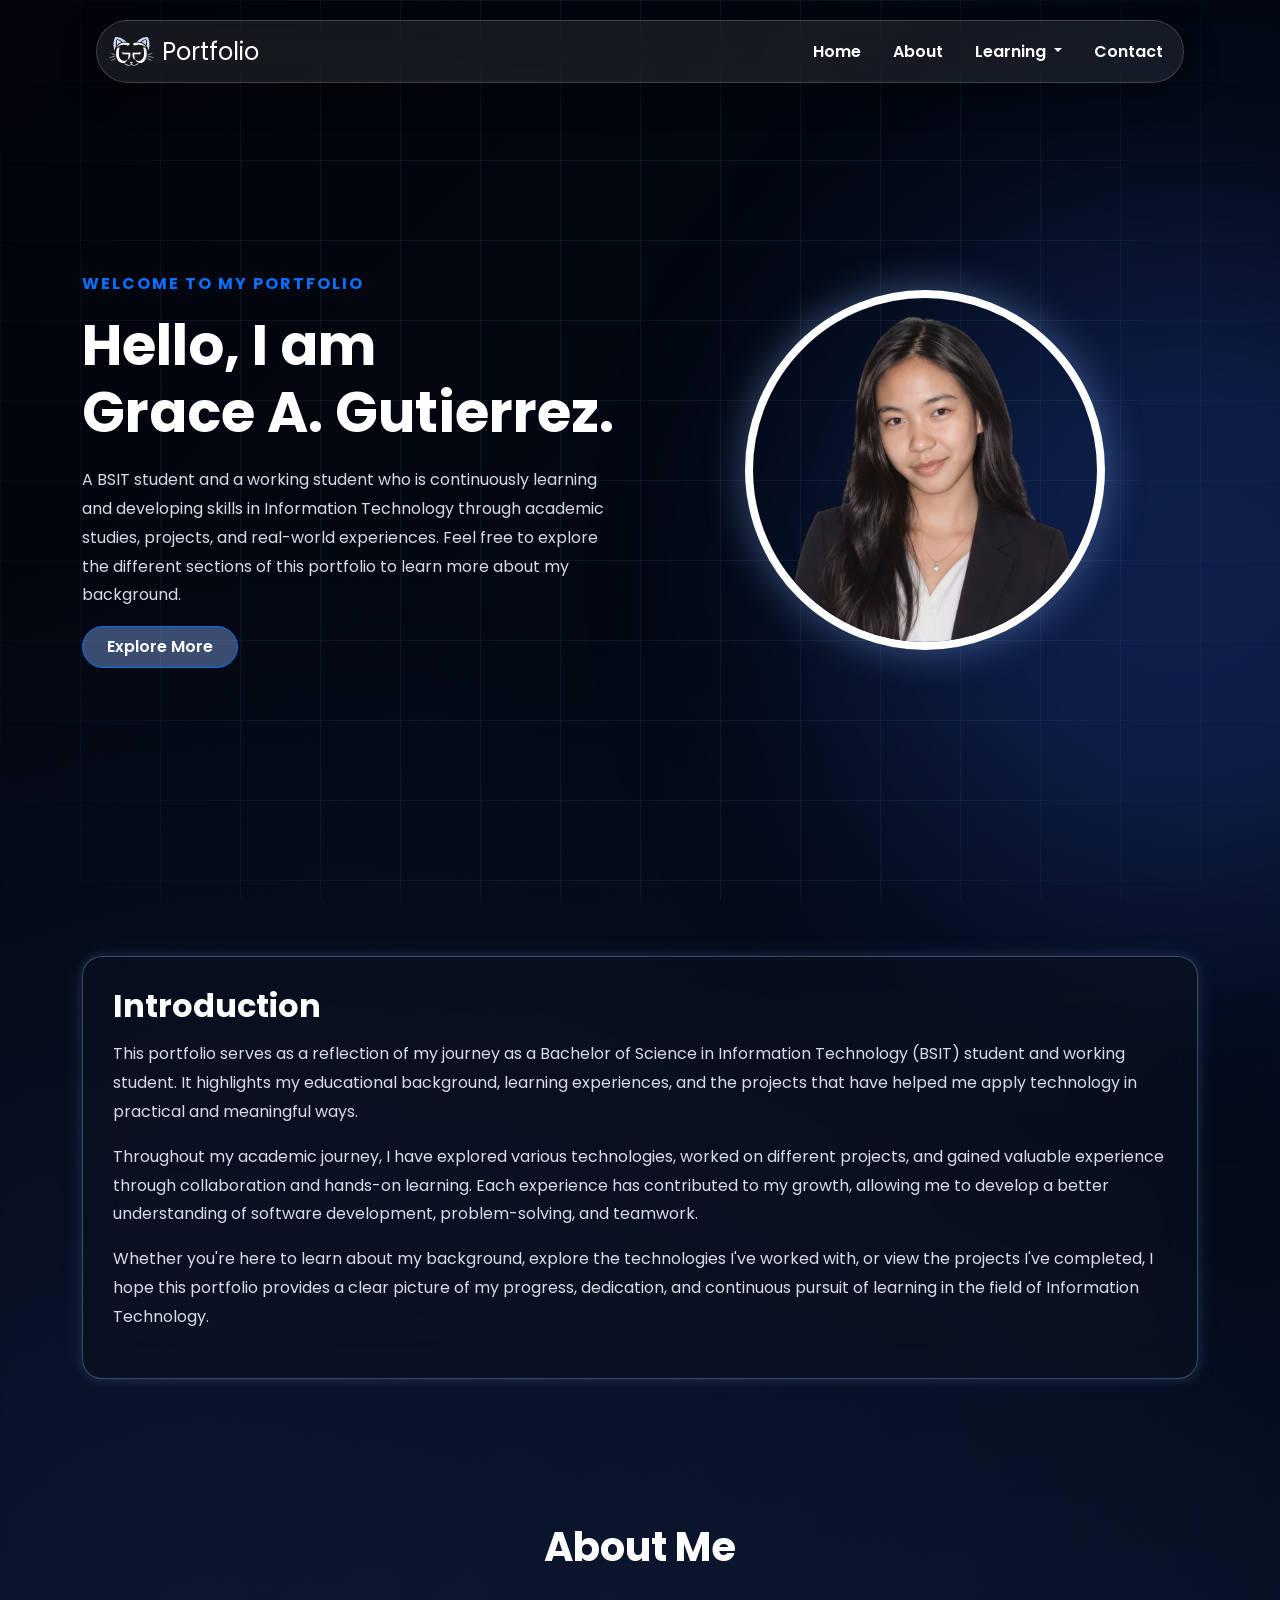
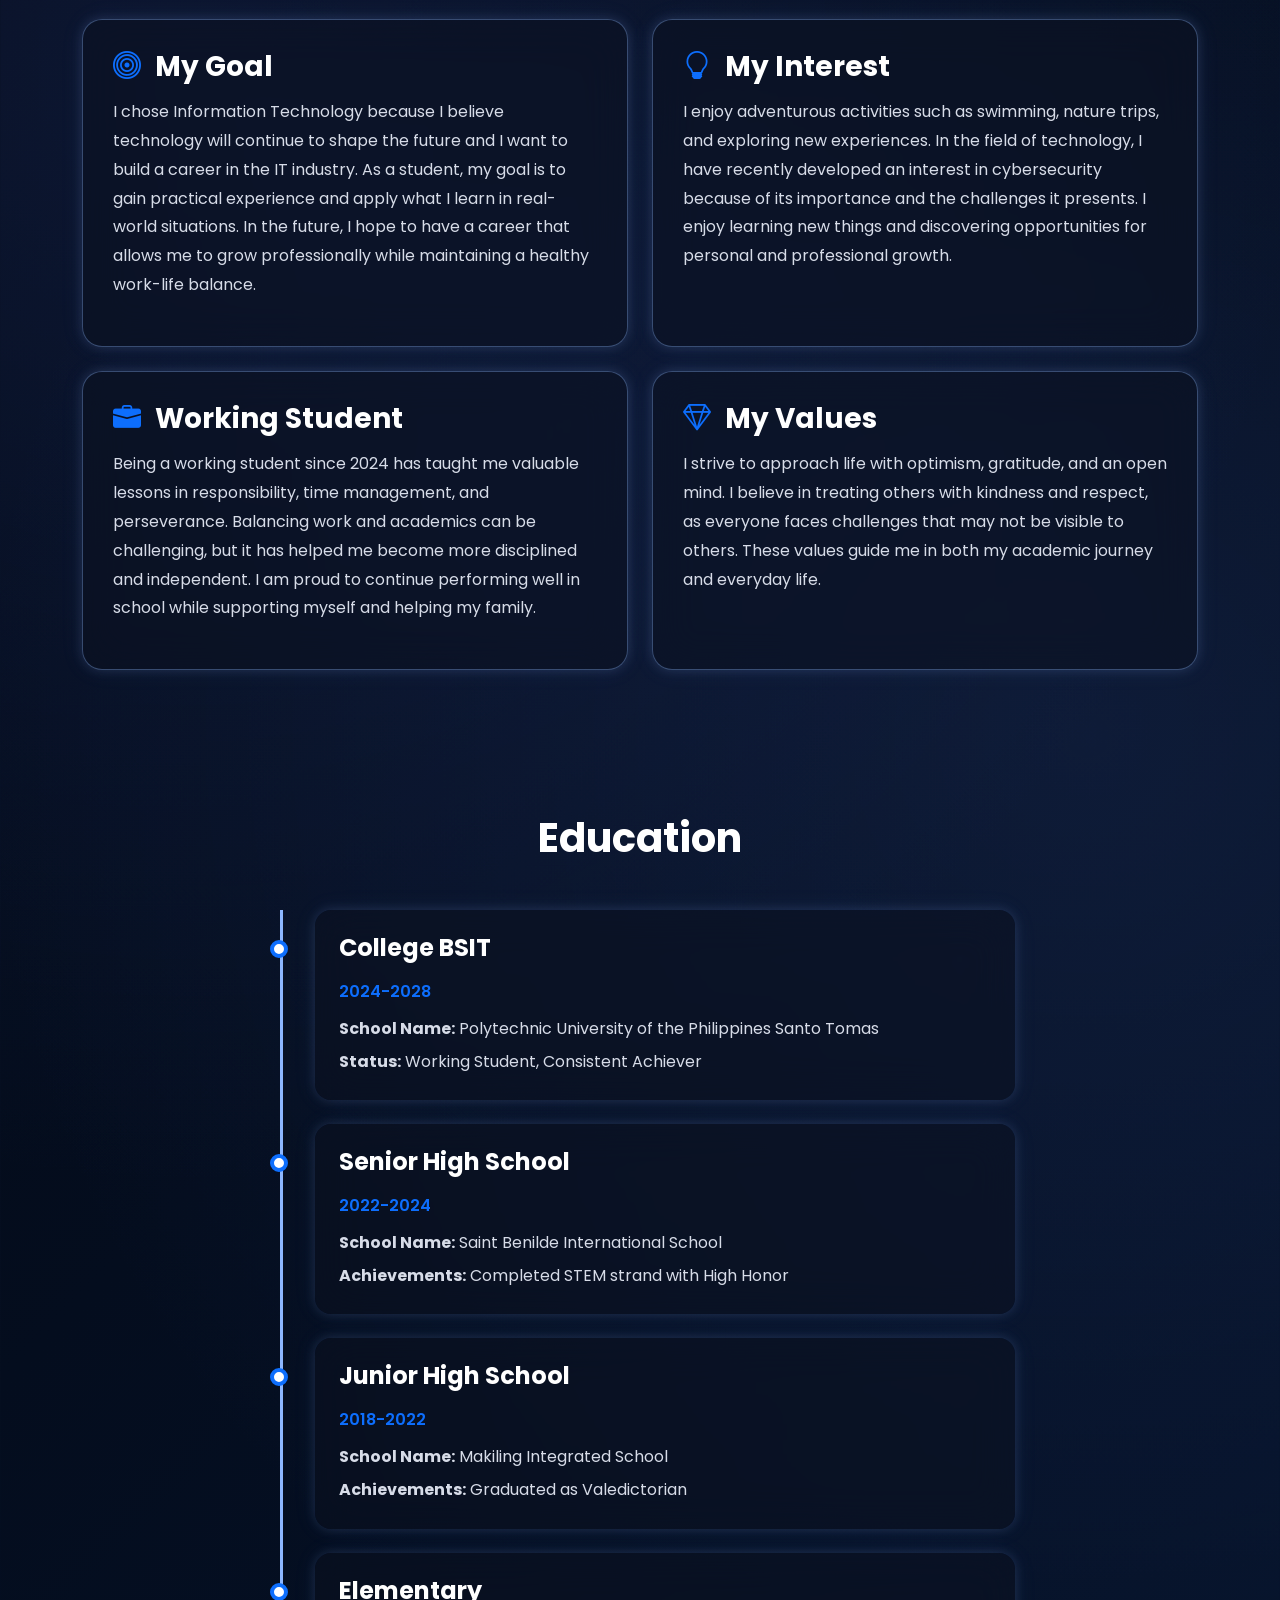
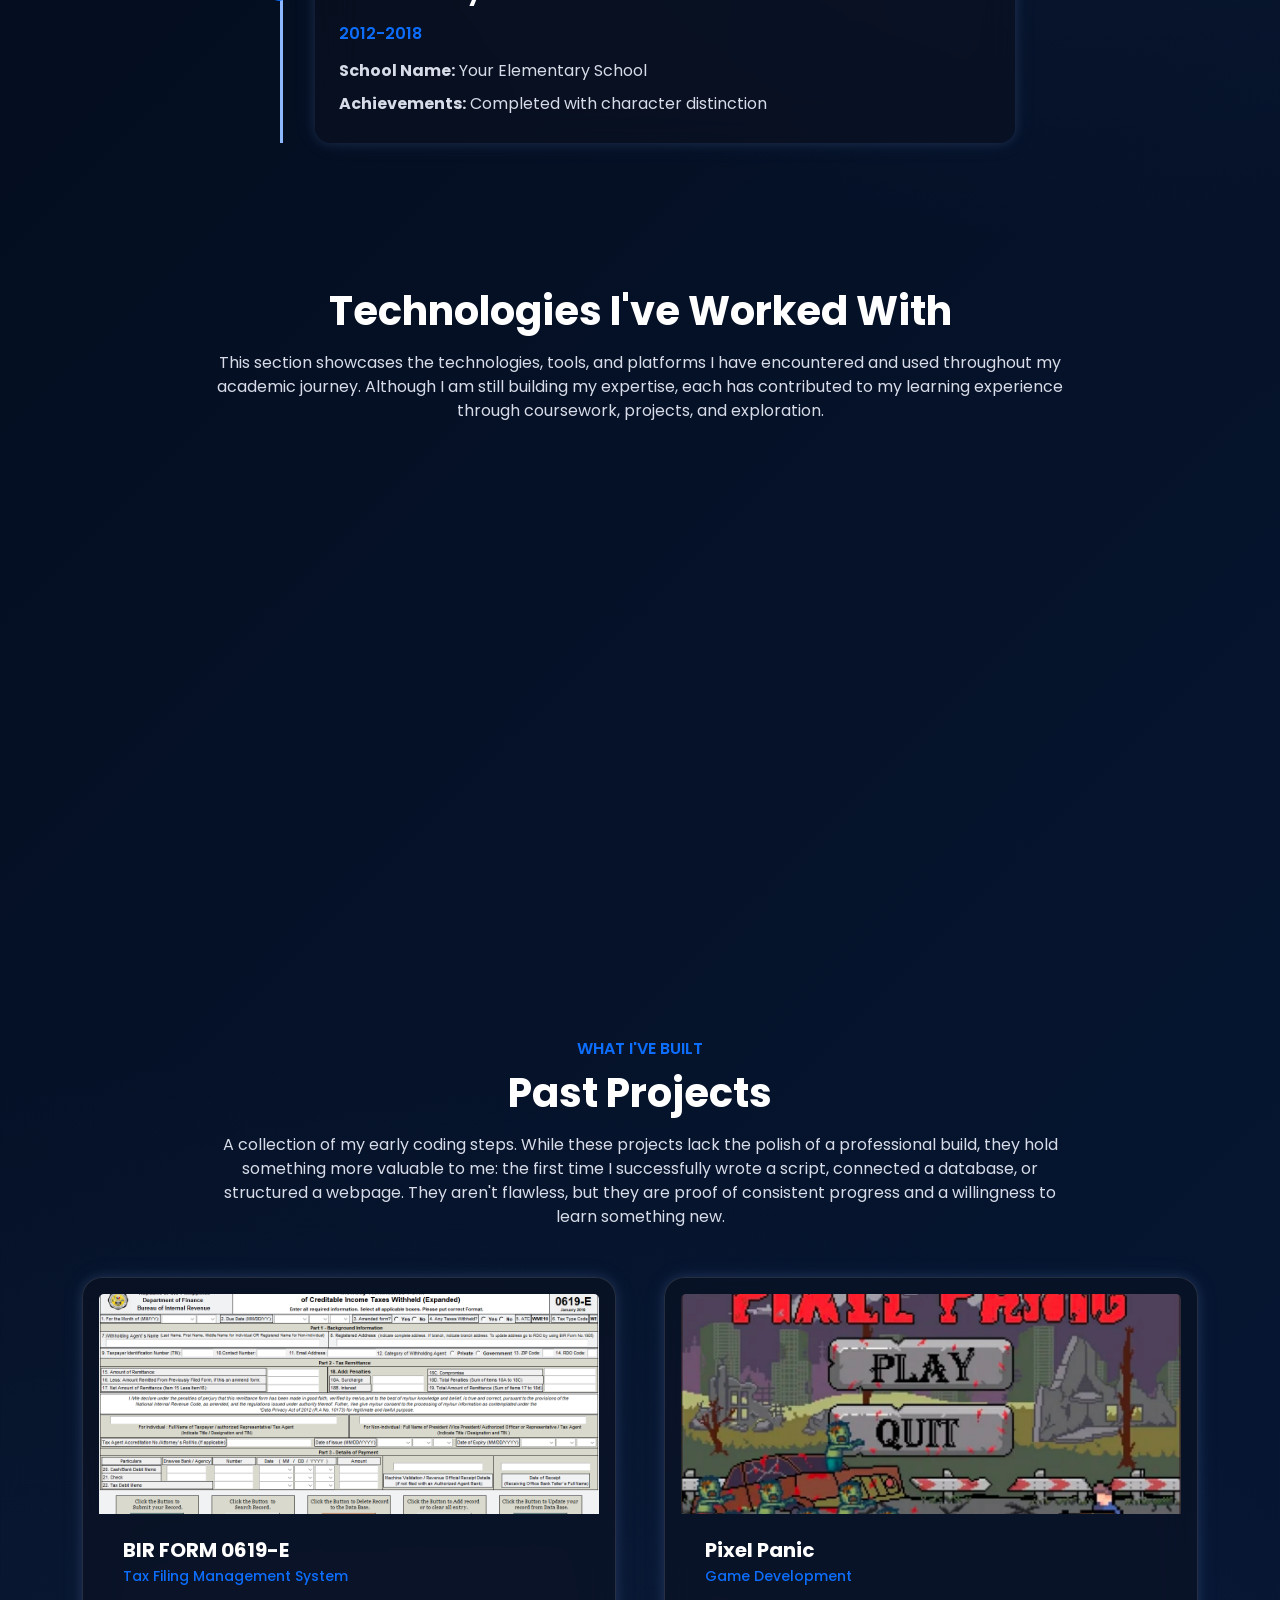
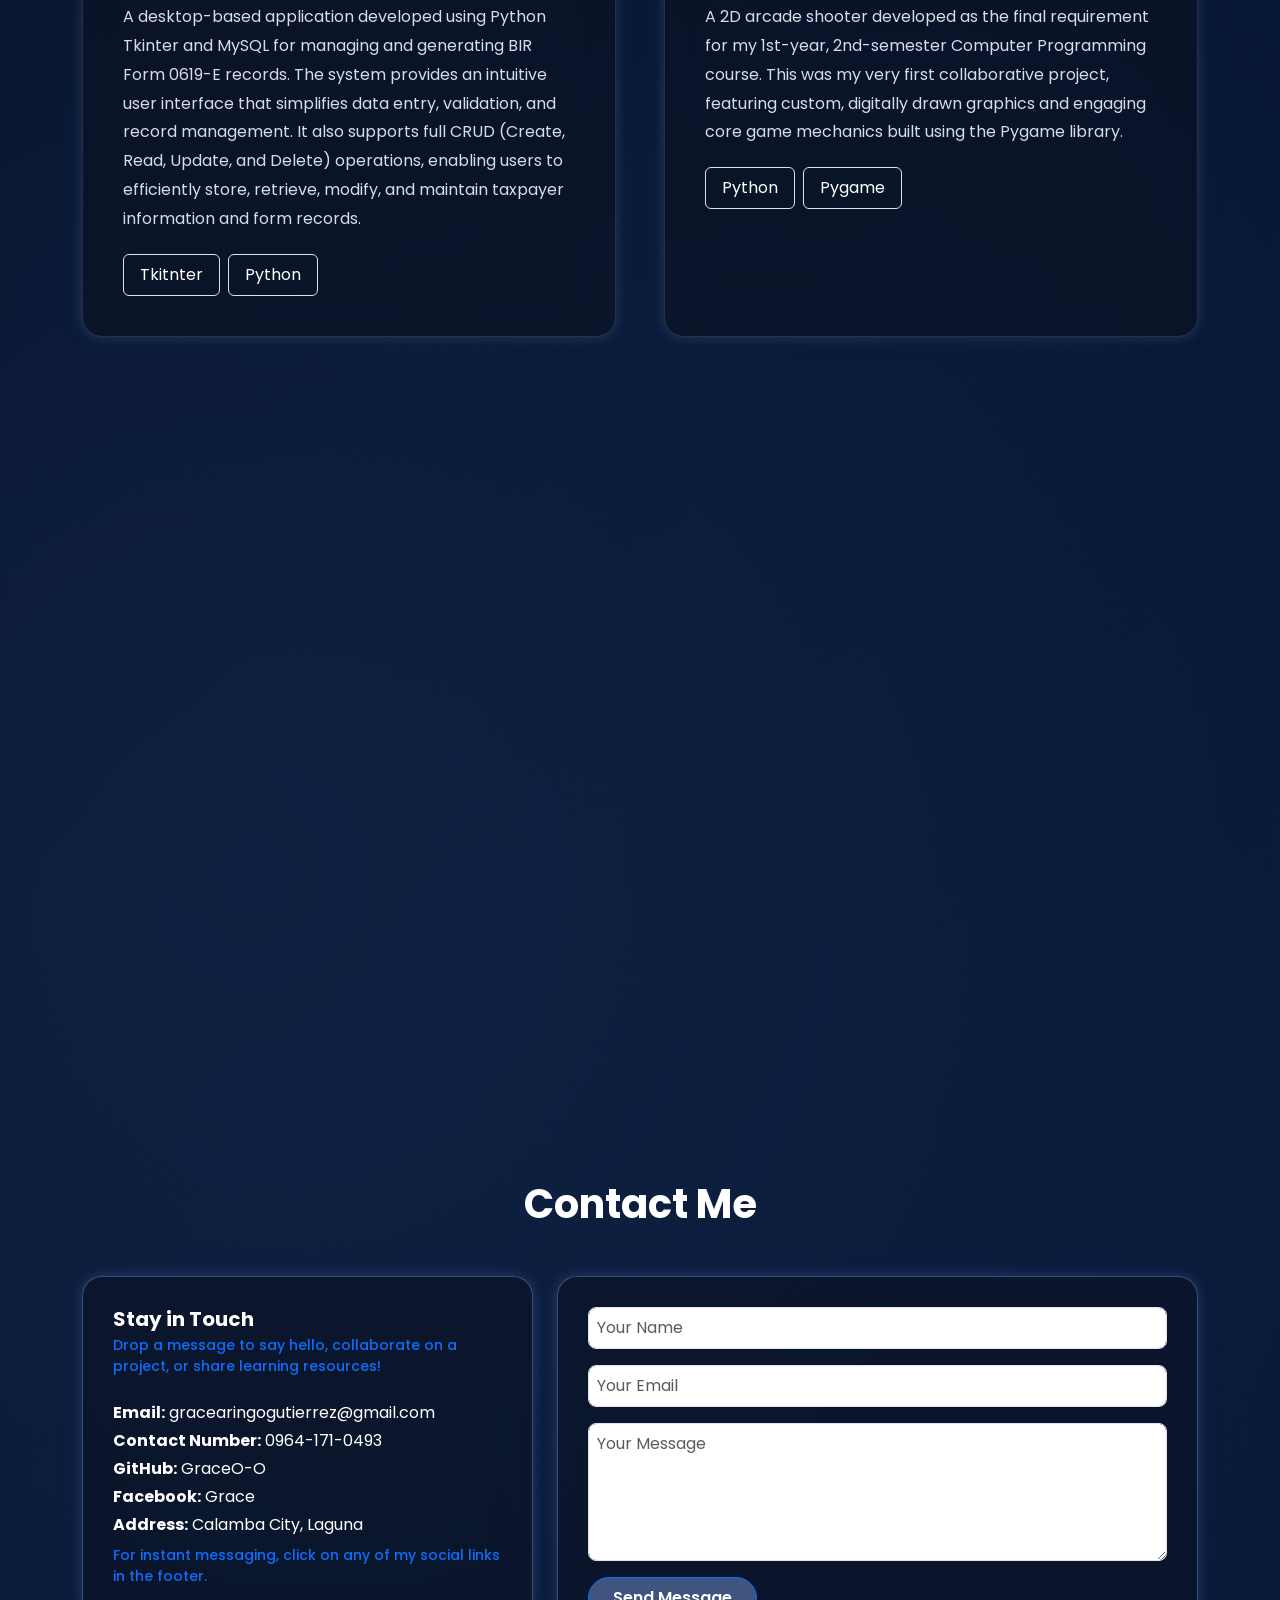
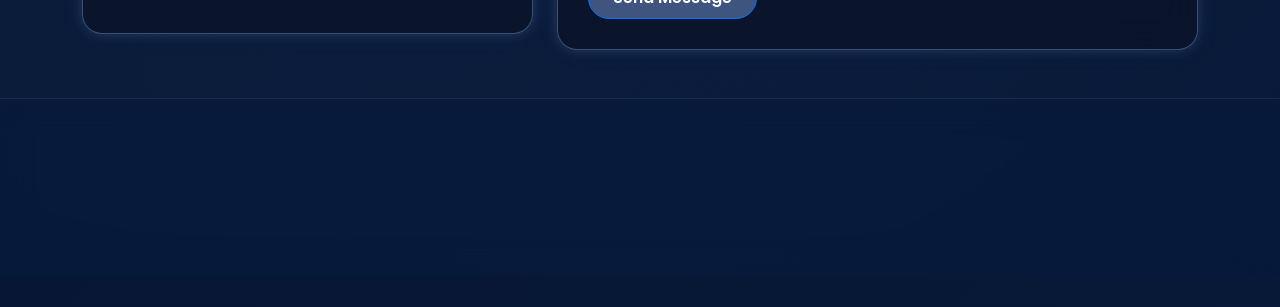
==== commit 17ca6dac: "final2" ====
--- a/index.html
+++ b/index.html
@@ -110,7 +110,7 @@
                         Feel free to explore the different sections of this portfolio to learn more about my background.
                     </p>
 
-                    <a href="#about" class="btn btn-primary fw-semibold px-4 py-2 rounded-pill">
+                    <a href="#about" class="btn btn-primary fw-semibold px-4 py-2 rounded-pill"style="background-color: rgba(141, 183, 255, 0.4)">
                         Explore More
                     </a>
 
--- a/assets/style.css
+++ b/assets/style.css
@@ -193,7 +193,7 @@
 }
 
 .btn:hover {
-  background-color: #ffffff;
+  background-color: #ffffff !important;
   color: #071a3d;
 }
 
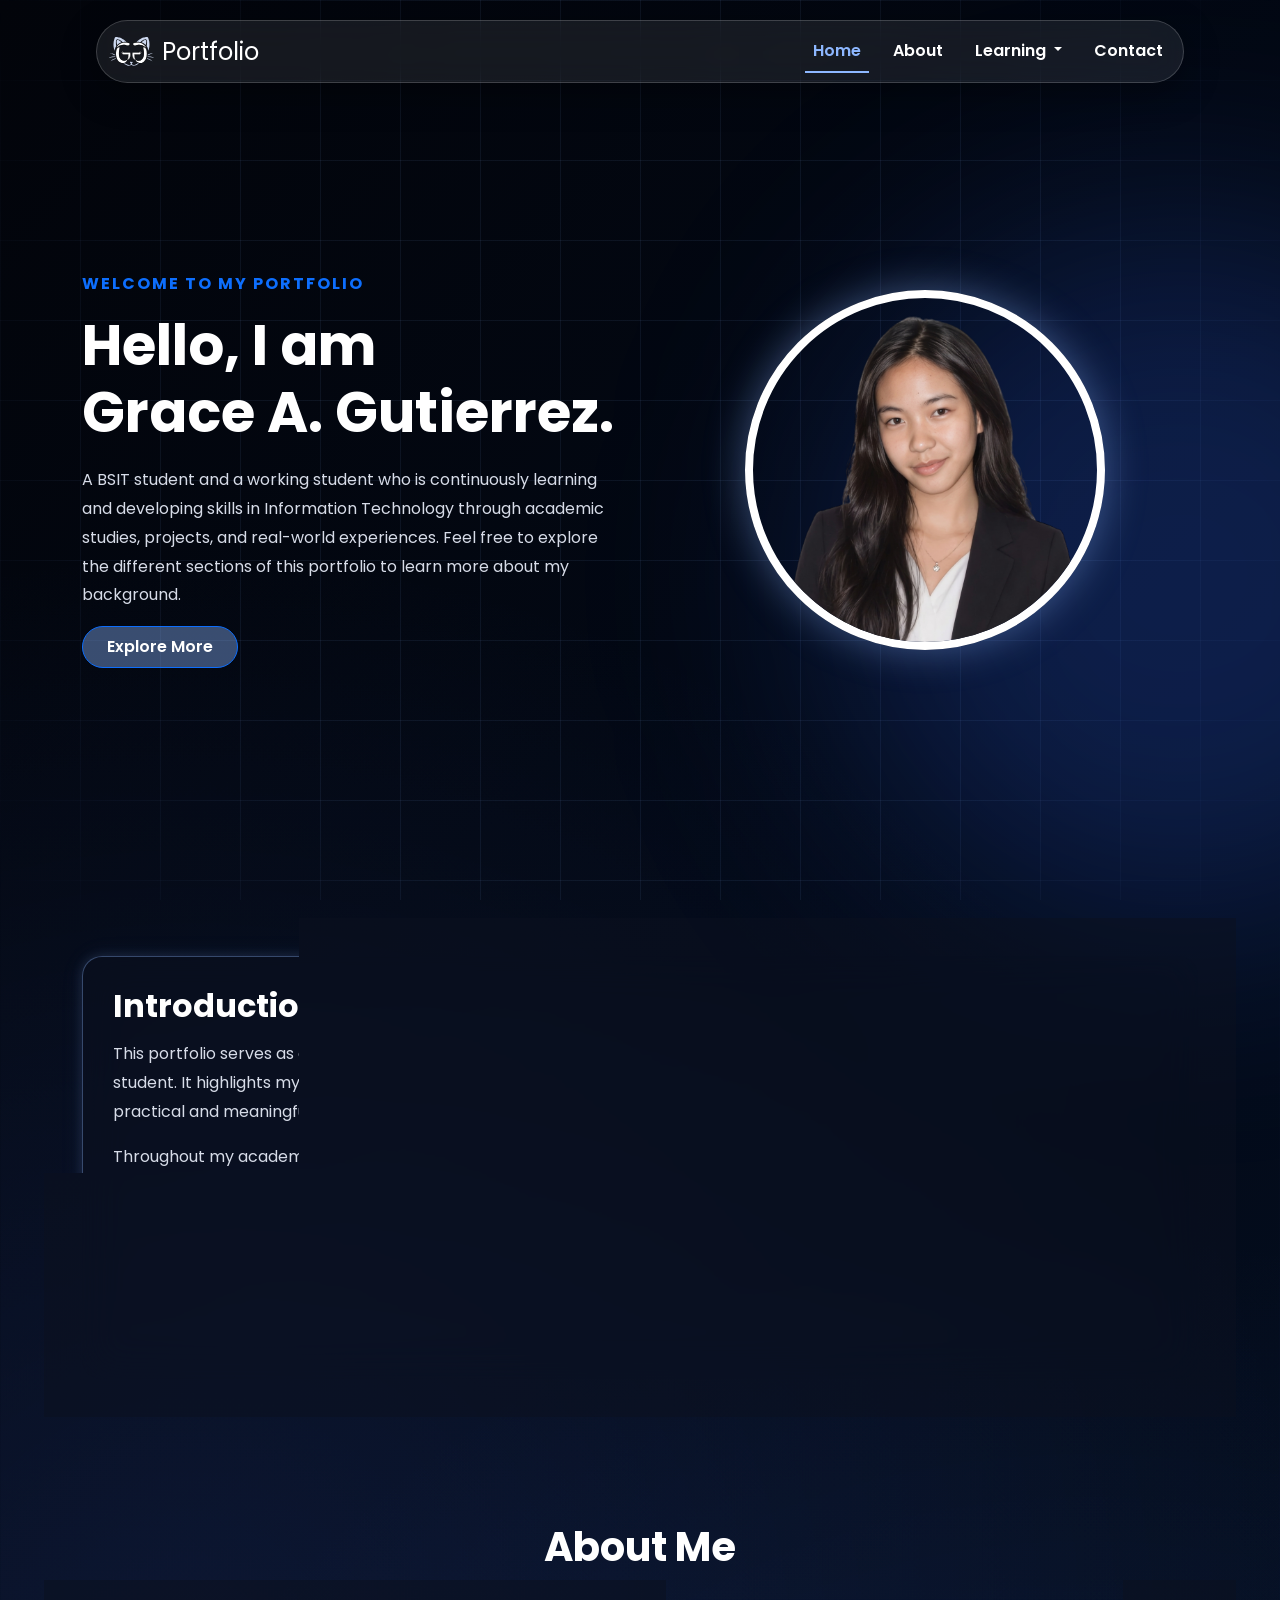
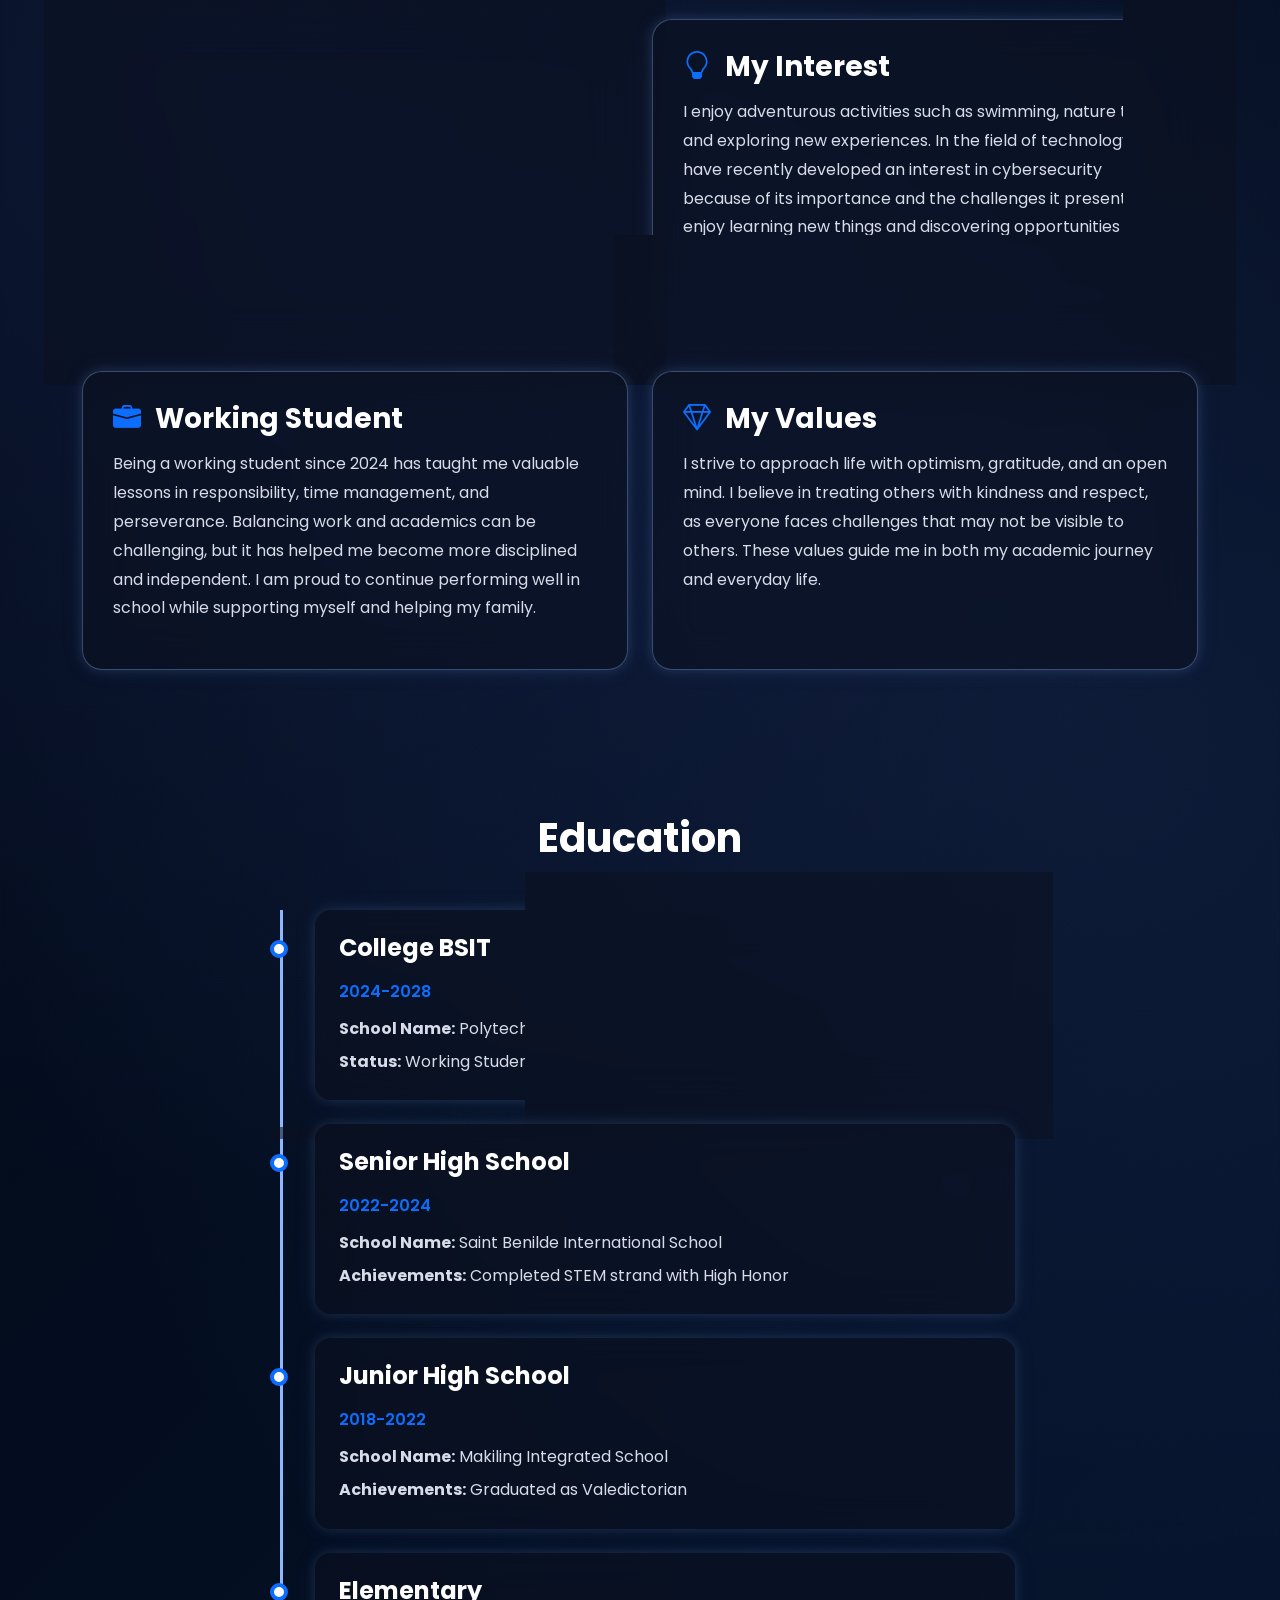
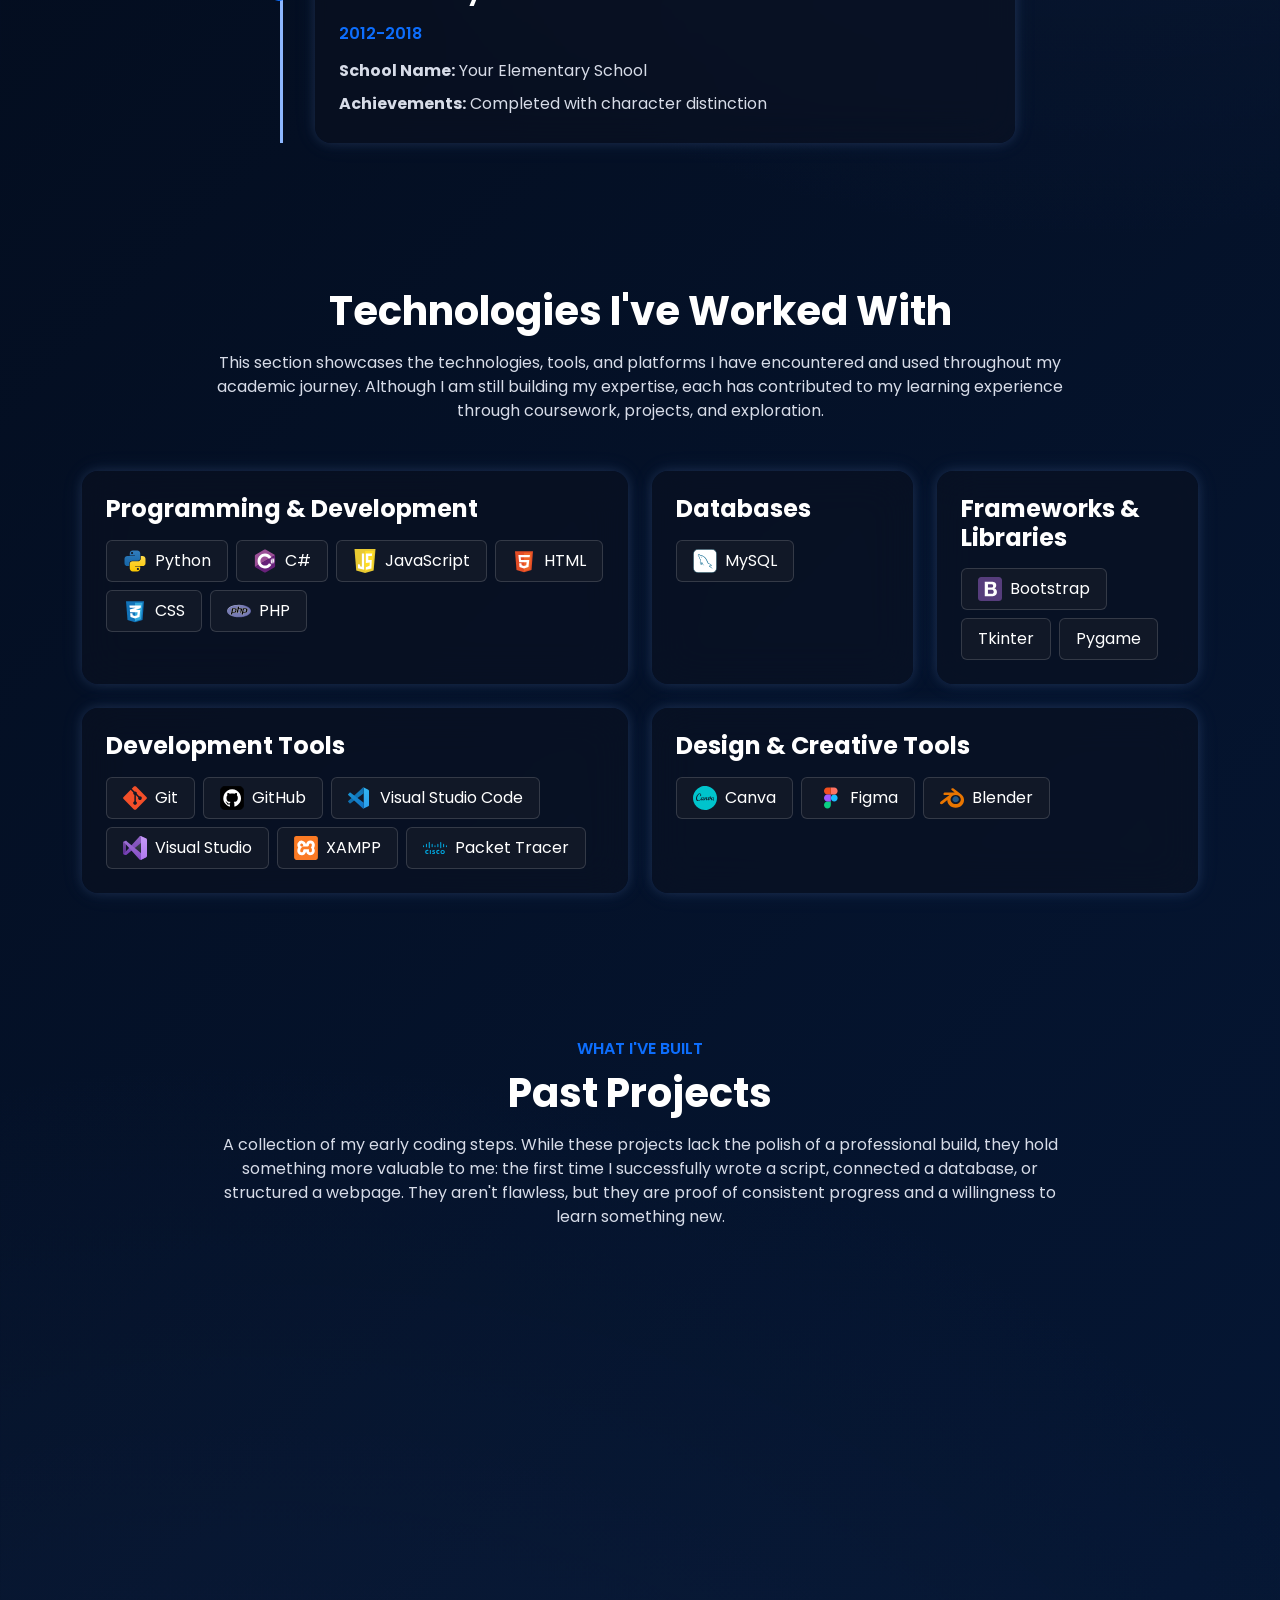
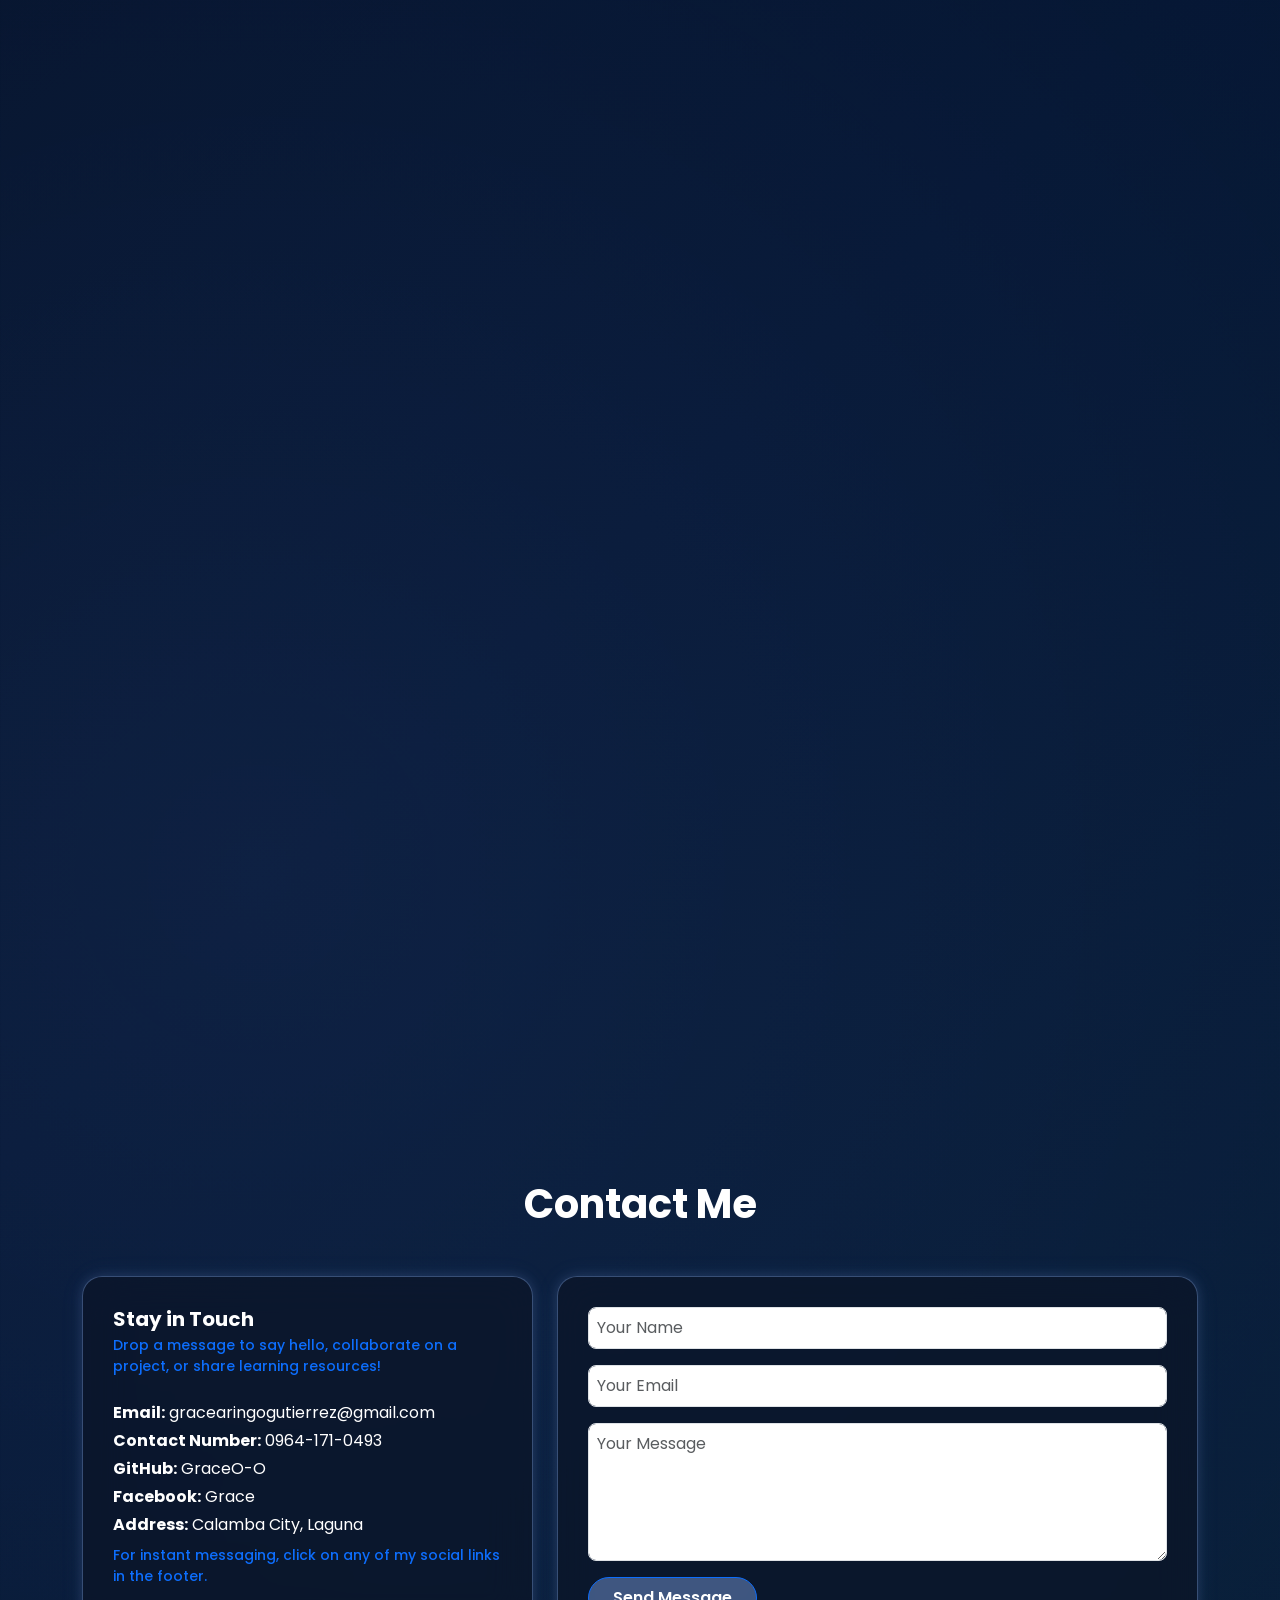
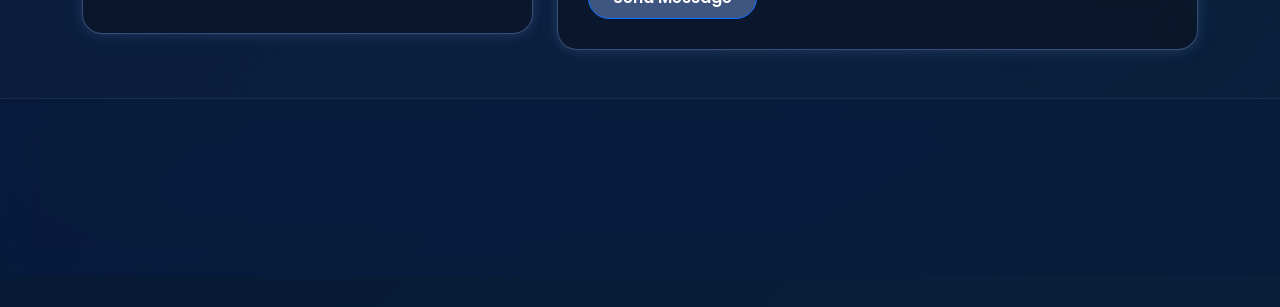
==== commit bb4bc16c: "FINAL" ====
--- a/index.html
+++ b/index.html
@@ -17,7 +17,7 @@
 
 <body>
 
-    <nav class="navbar navbar-expand-lg fixed-top custom-navbar">
+    <nav id="navbarPortfolio" class="navbar navbar-expand-lg fixed-top custom-navbar">
         <div class="container">
 
             <a class="text-white fs-4 text-decoration-none d-flex align-items-center gap-2" href="#home">
@@ -42,7 +42,7 @@
                     </li>
 
                     <li class="nav-item dropdown">
-                        <a class="nav-link text-white fw-semibold dropdown-toggle" href="#" role="button" data-bs-toggle="dropdown">
+                        <a id="learningLink" class="nav-link text-white fw-semibold dropdown-toggle" href="#" role="button" data-bs-toggle="dropdown">
                             Learning
                         </a>
 
@@ -128,7 +128,7 @@
         </div>
     </section>
 
-    <section class="bg-transparent py-5">
+    <section  class="bg-transparent py-5">
         <div class="container">
             <div class="section-box reveal">
                 <h2>Introduction</h2>
--- a/assets/style.css
+++ b/assets/style.css
@@ -21,10 +21,10 @@
   linear-gradient(
     135deg,
     #02040a,
+    #051633,
+    #0f3147,
     #061632,
-    #0b1f45,
-    #061632,
-    #02040a
+    #0d1631
   );
 background-size:
   100% 100%,
@@ -110,9 +110,17 @@
 
 .navbar .nav-link:hover {
   color: #8db7ff !important;
-  text-decoration: underline;
-}
-
+}
+.nav-link {
+    border-bottom: 2px solid transparent;
+    transition: .3s ease;
+}
+
+.nav-link:hover,
+.nav-link.active {
+    color: #8db7ff !important;
+    border-bottom-color: #8db7ff;
+}
 /*nav glass*/
 .custom-navbar {
    width: min(85%, 1200px);
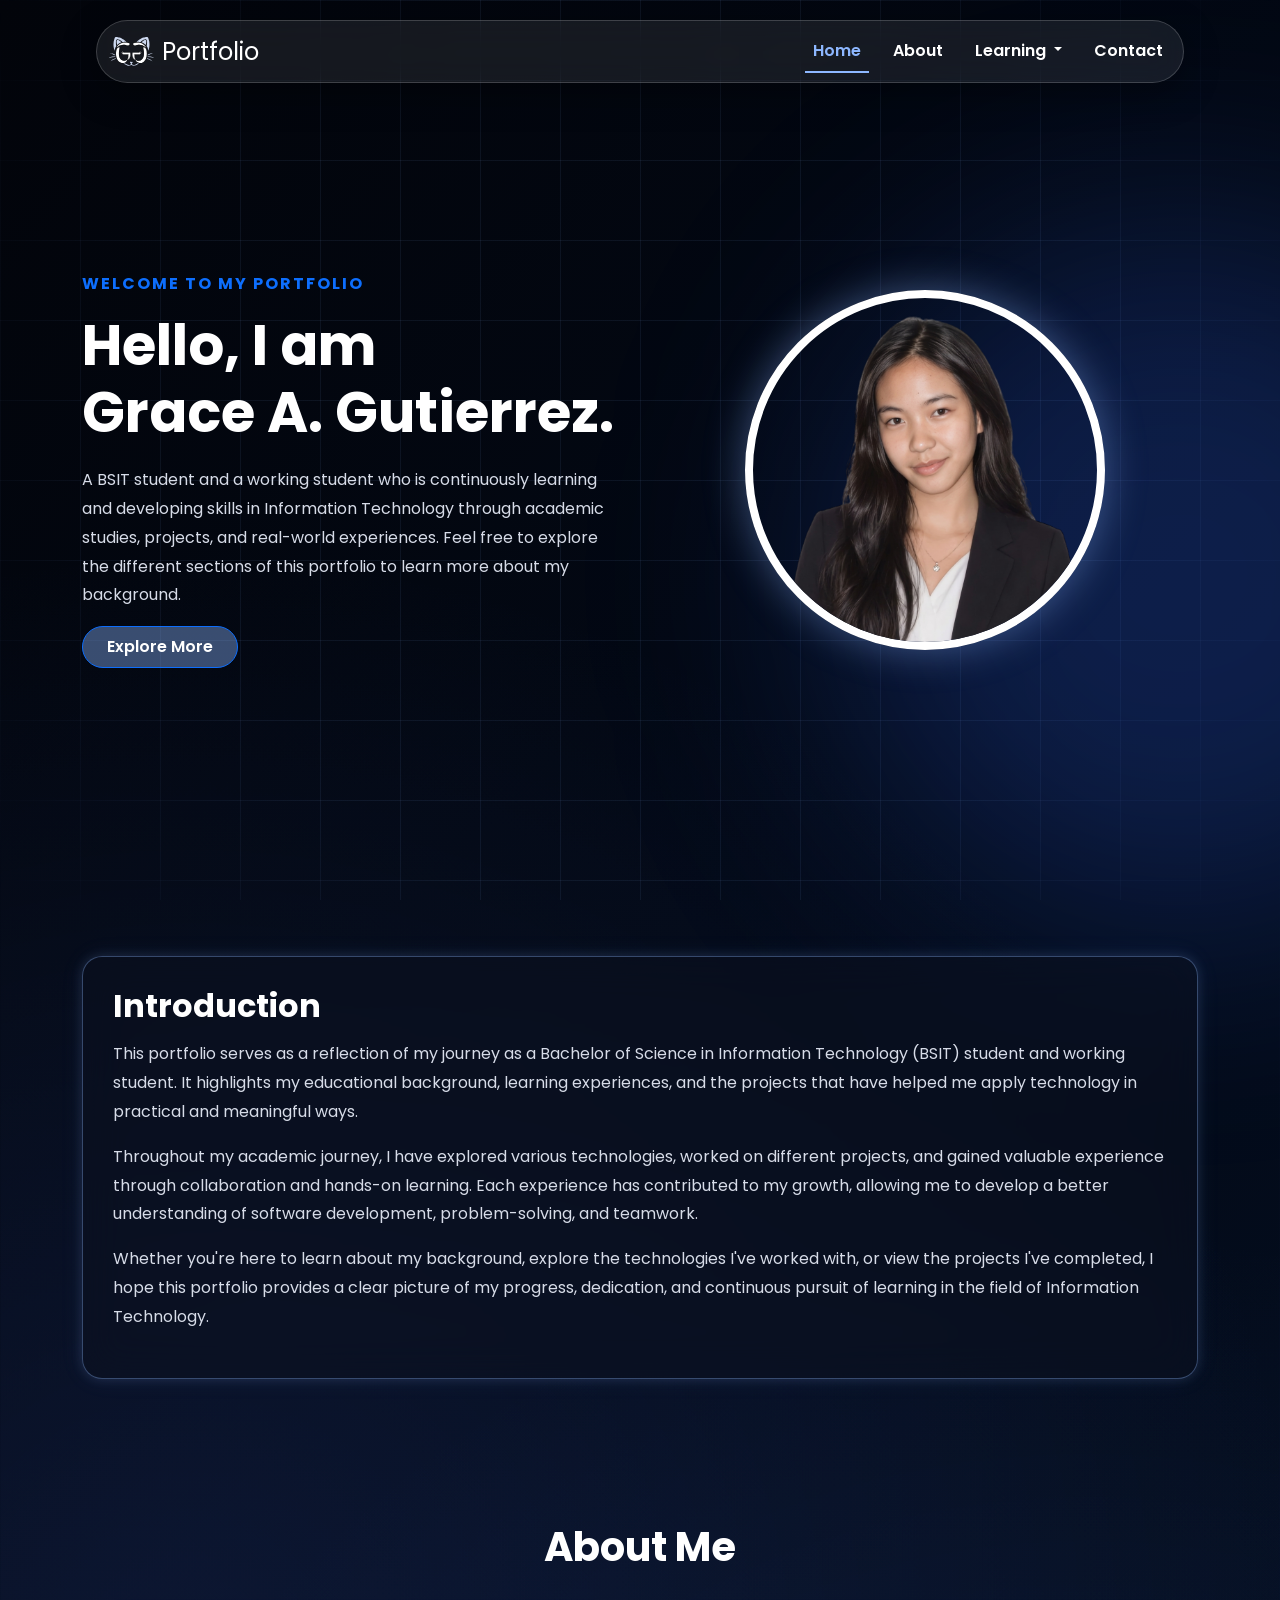
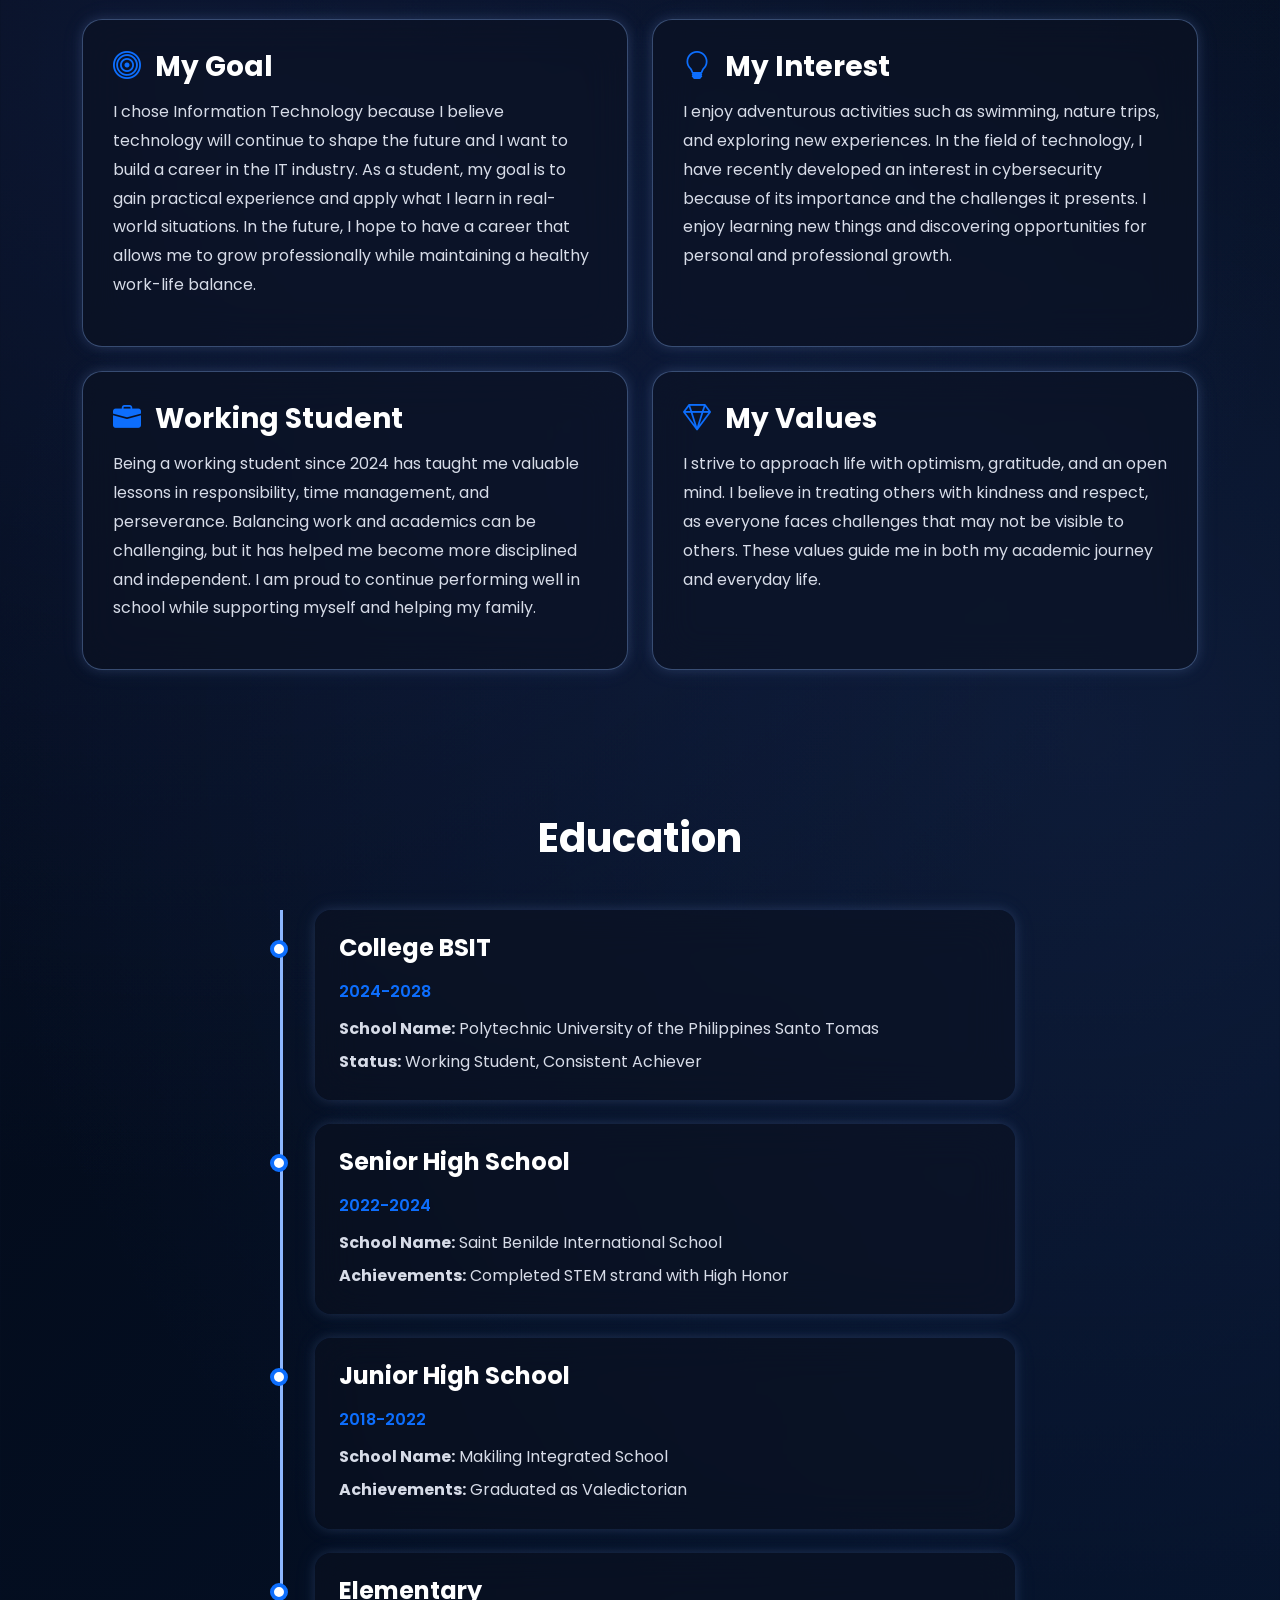
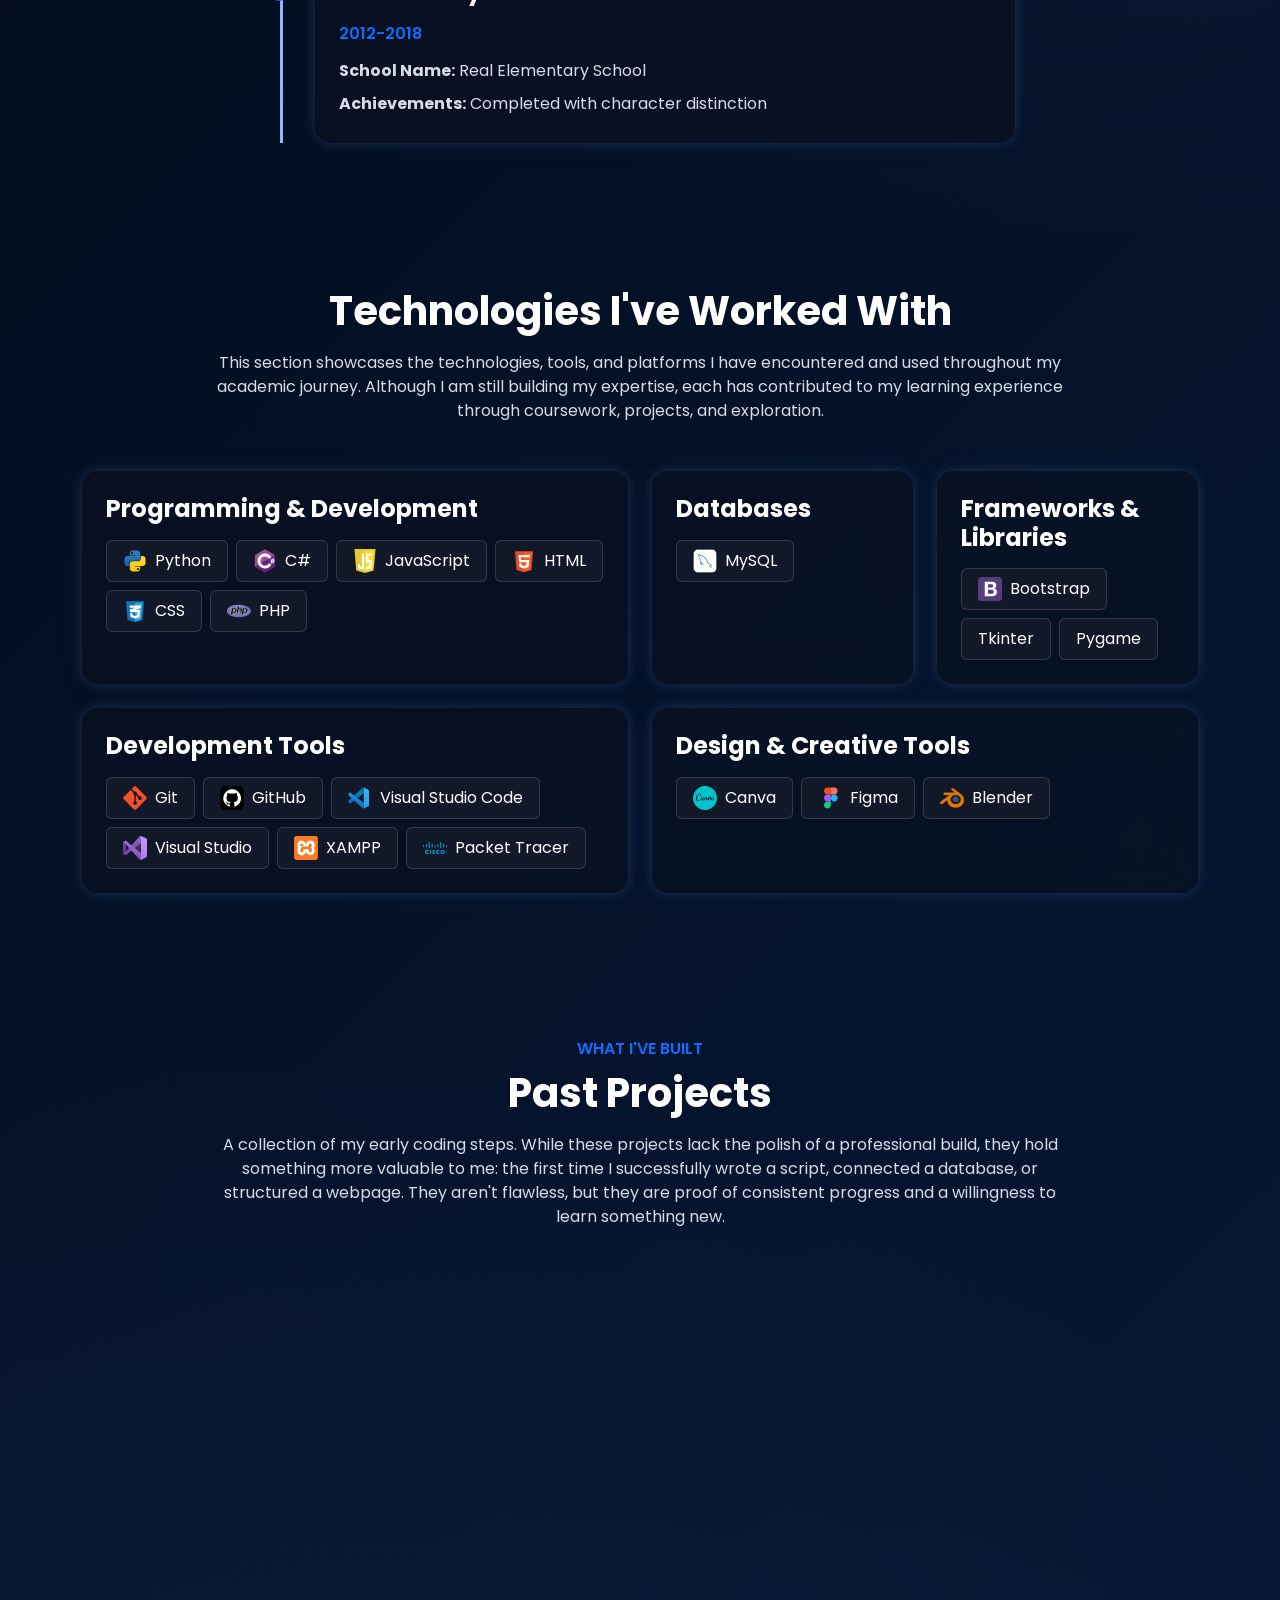
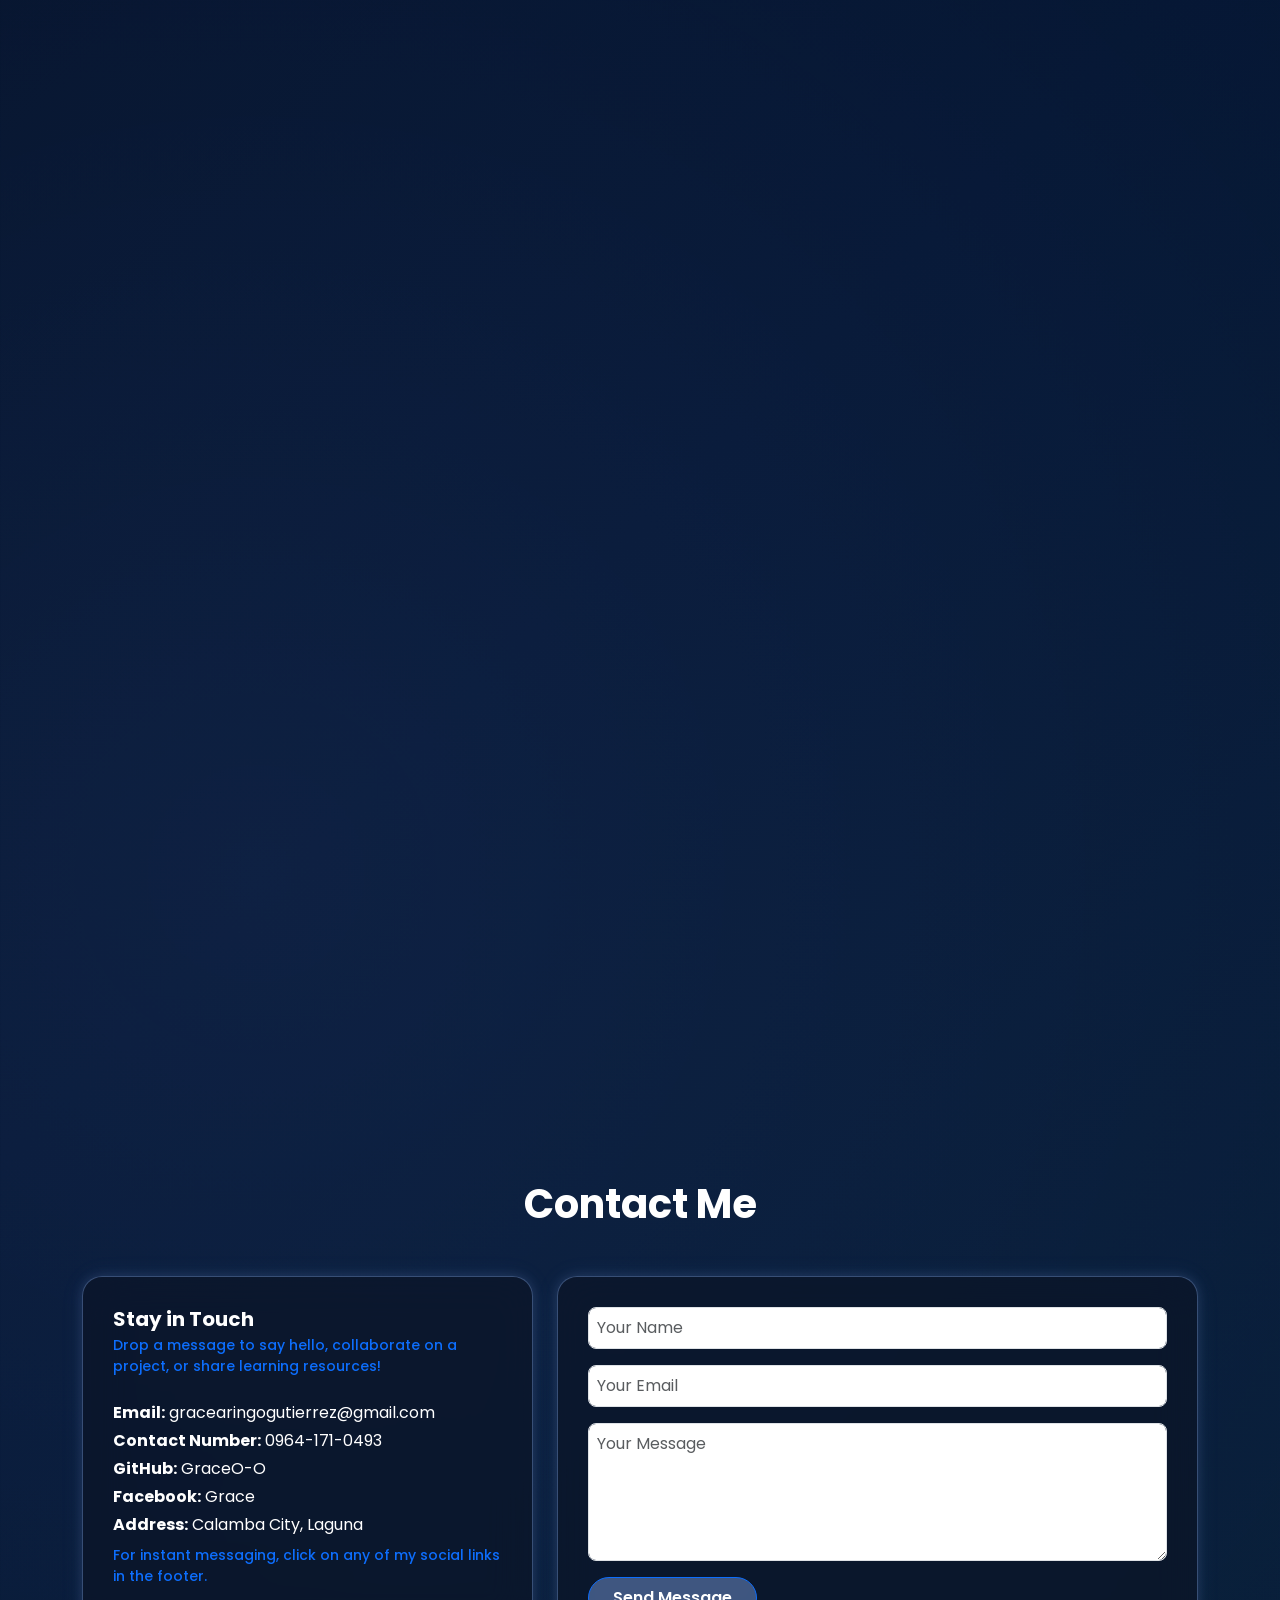
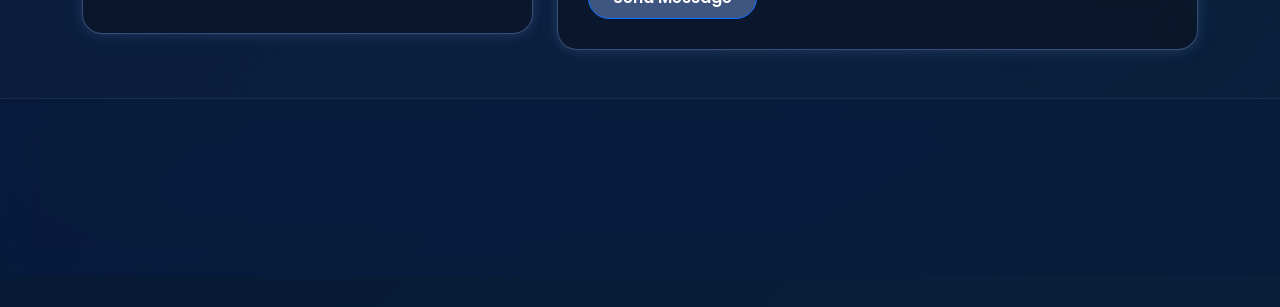
==== commit a83906b4: "done" ====
--- a/index.html
+++ b/index.html
@@ -256,7 +256,7 @@
                 <div class="timeline-item card reveal border-0 rounded-4 p-4">
                     <h4 class="fw-bold">Elementary</h4>
                     <p class="text-primary fw-semibold mb-2">2012-2018</p>
-                    <p class="mb-1"><strong>School Name:</strong> Your Elementary School</p>
+                    <p class="mb-1"><strong>School Name:</strong> Real Elementary School</p>
                     <p class="mb-0"><strong>Achievements:</strong> Completed with character distinction</p>
                 </div>
 
--- a/assets/style.css
+++ b/assets/style.css
@@ -270,7 +270,7 @@
 
 .info-card:hover,
 .project-card:hover {
-  transform: translateY(-8px);
+  transform: translateY(-12px);
     box-shadow:
         0 0 30px rgba(141,183,255,.20),
         0 0 60px rgba(141,183,255,.10);
@@ -287,7 +287,7 @@
 border: 1px solid rgba(255,255,255,.12);
   color: #ffffff;
   border-radius: 20px;
-  transition: 0.3s;
+  transition: 0.1s;
 }
 
 .project-card .card-img-top {
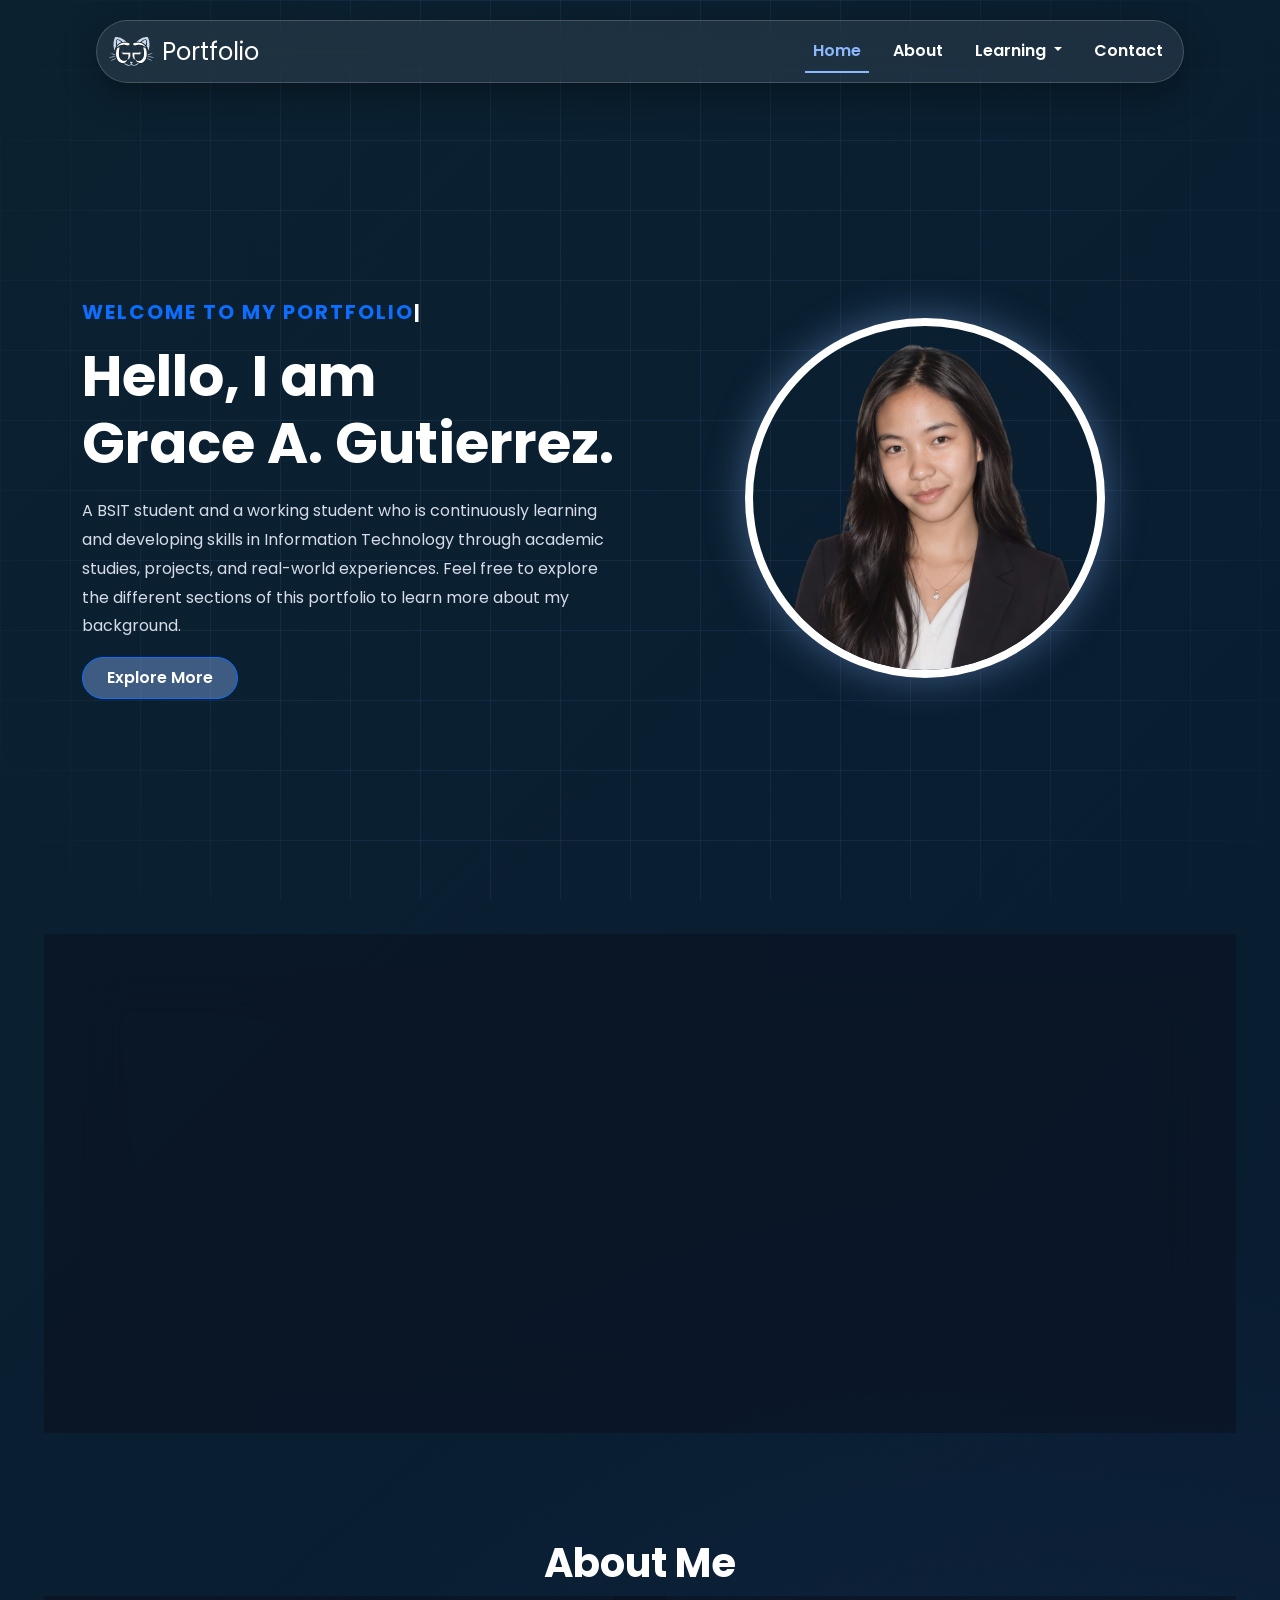
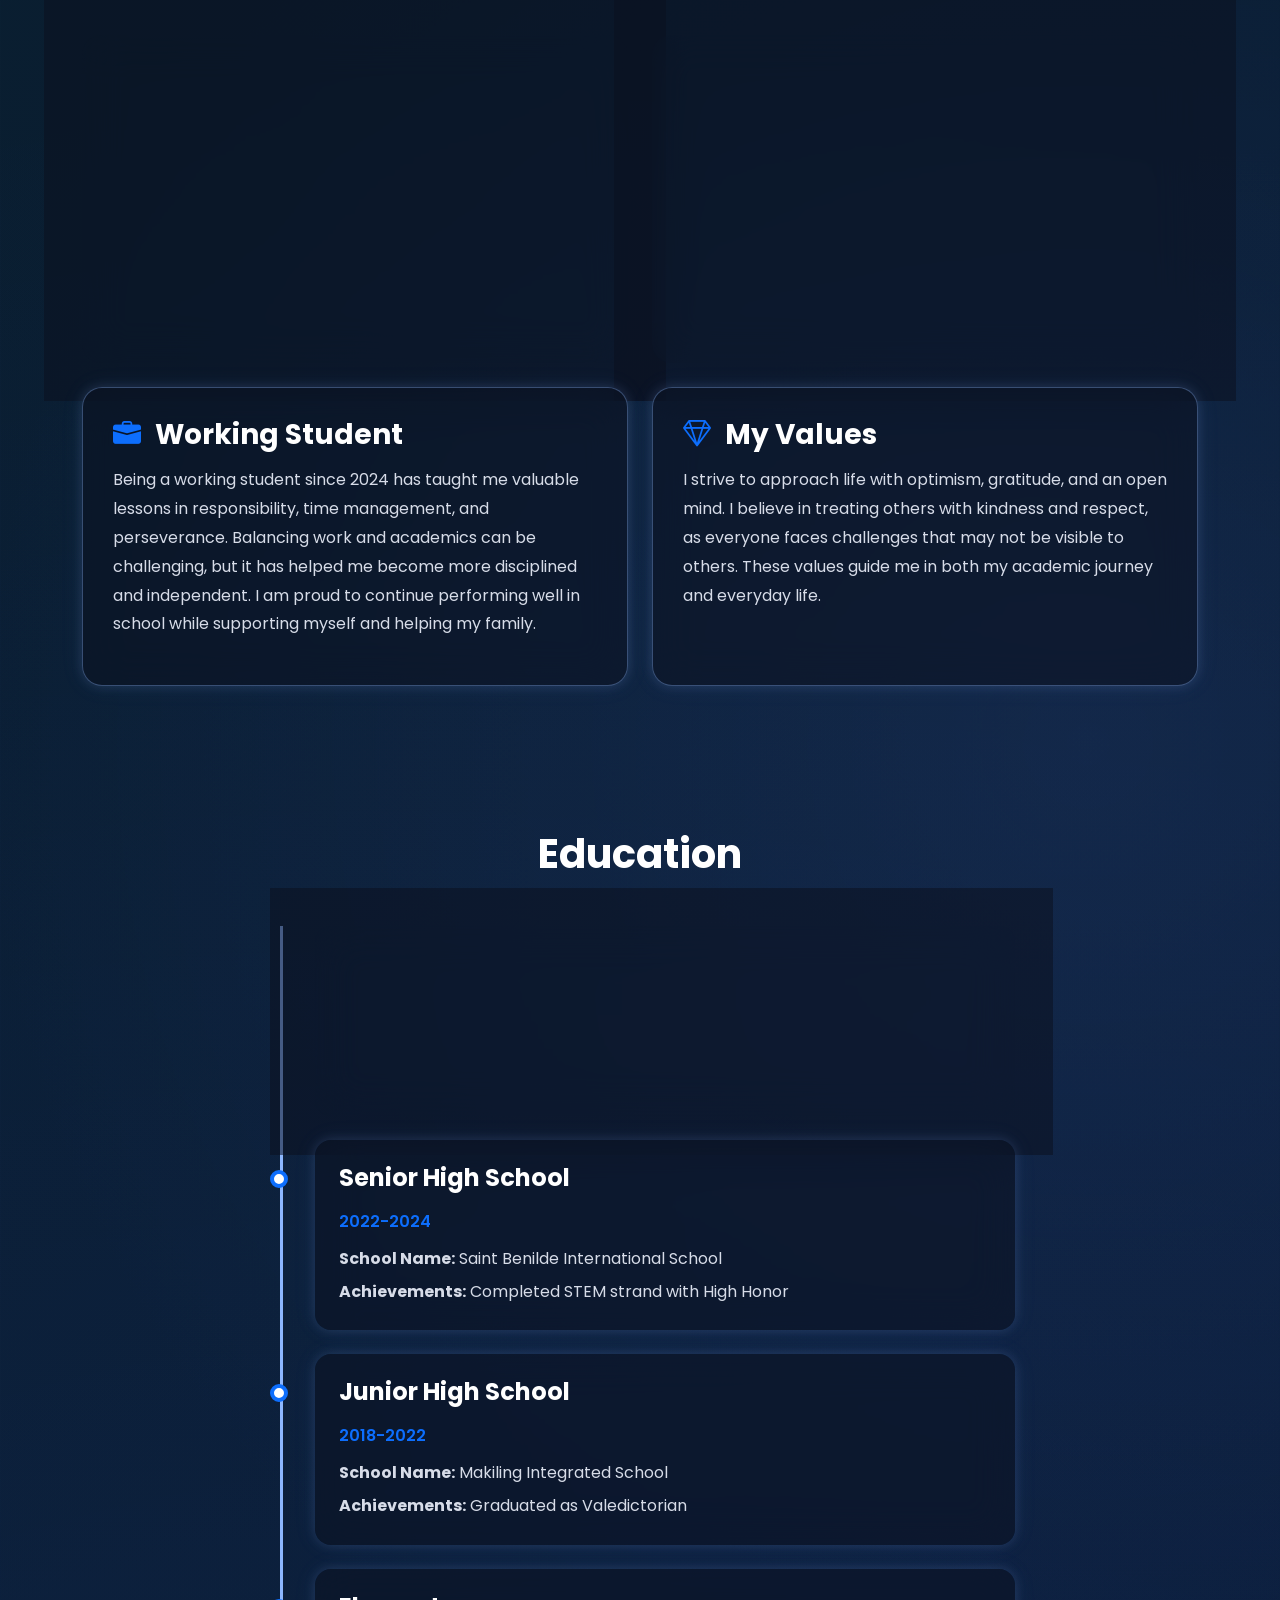
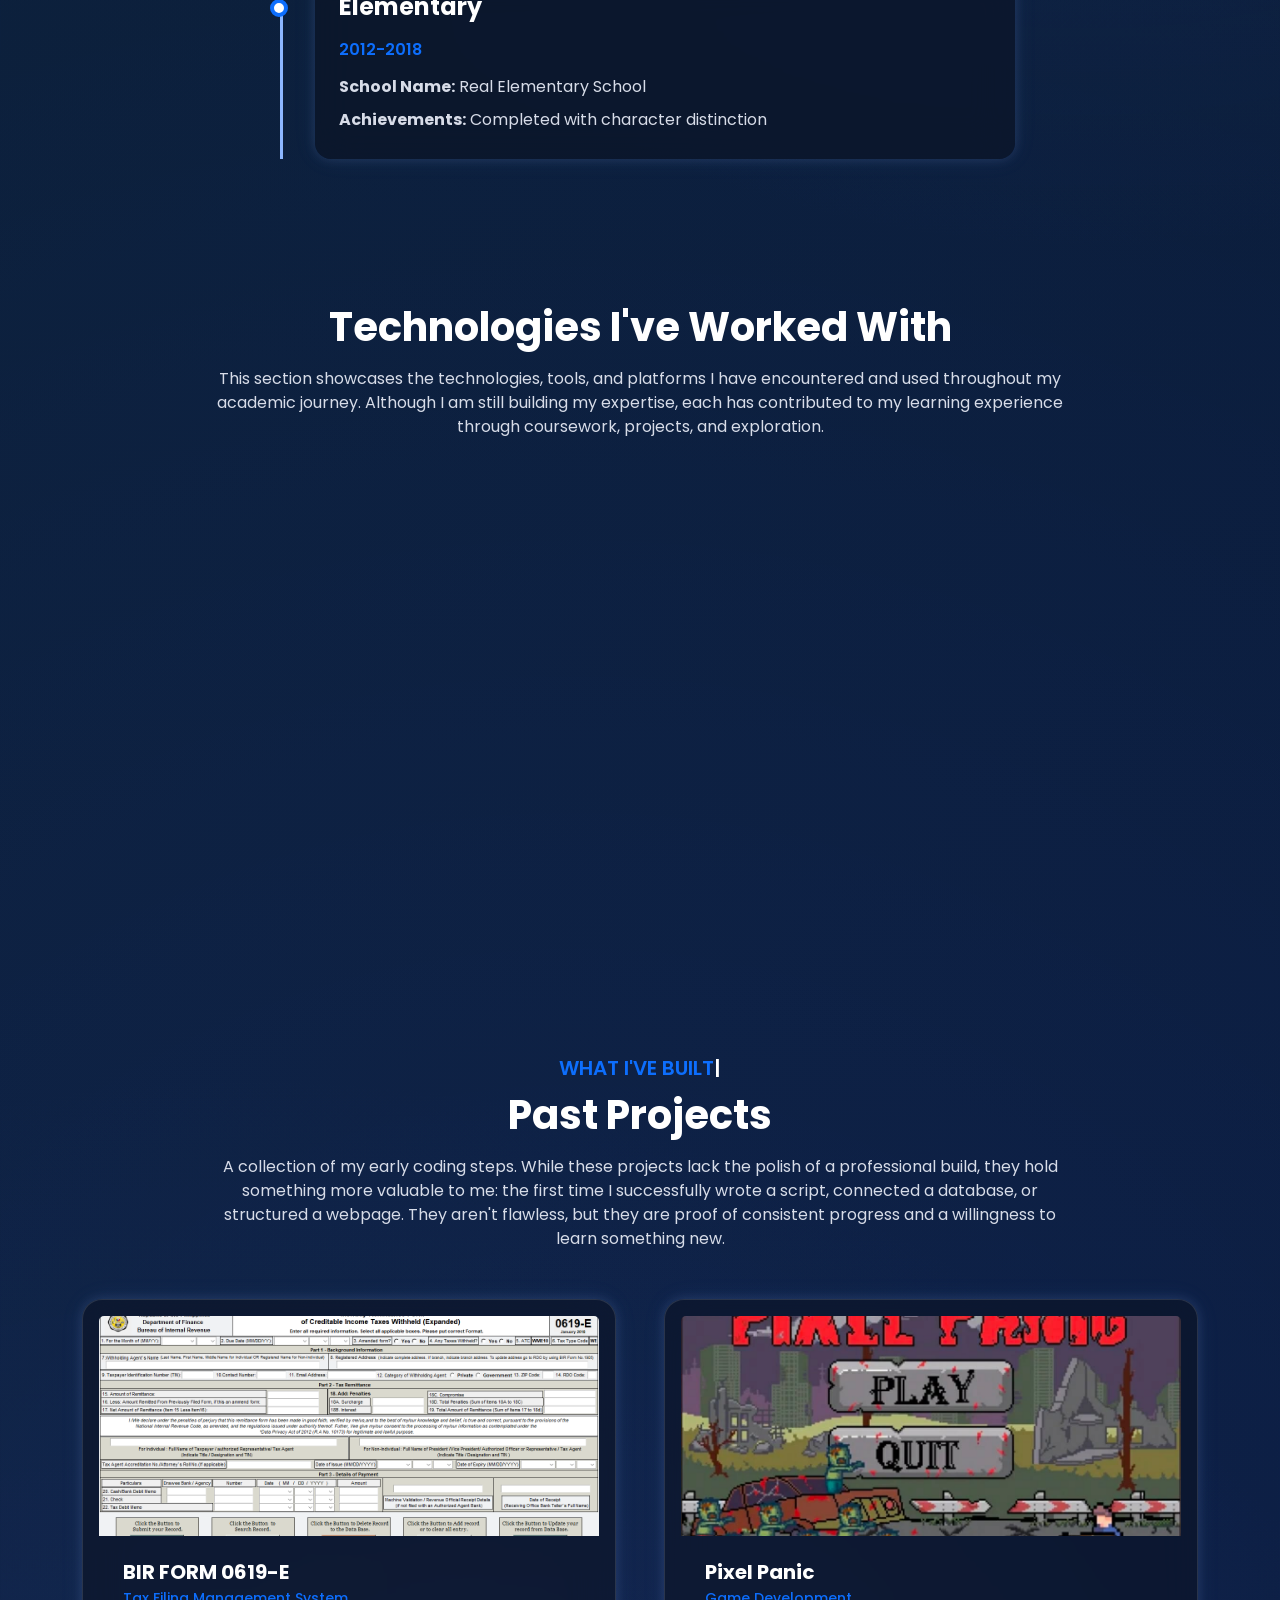
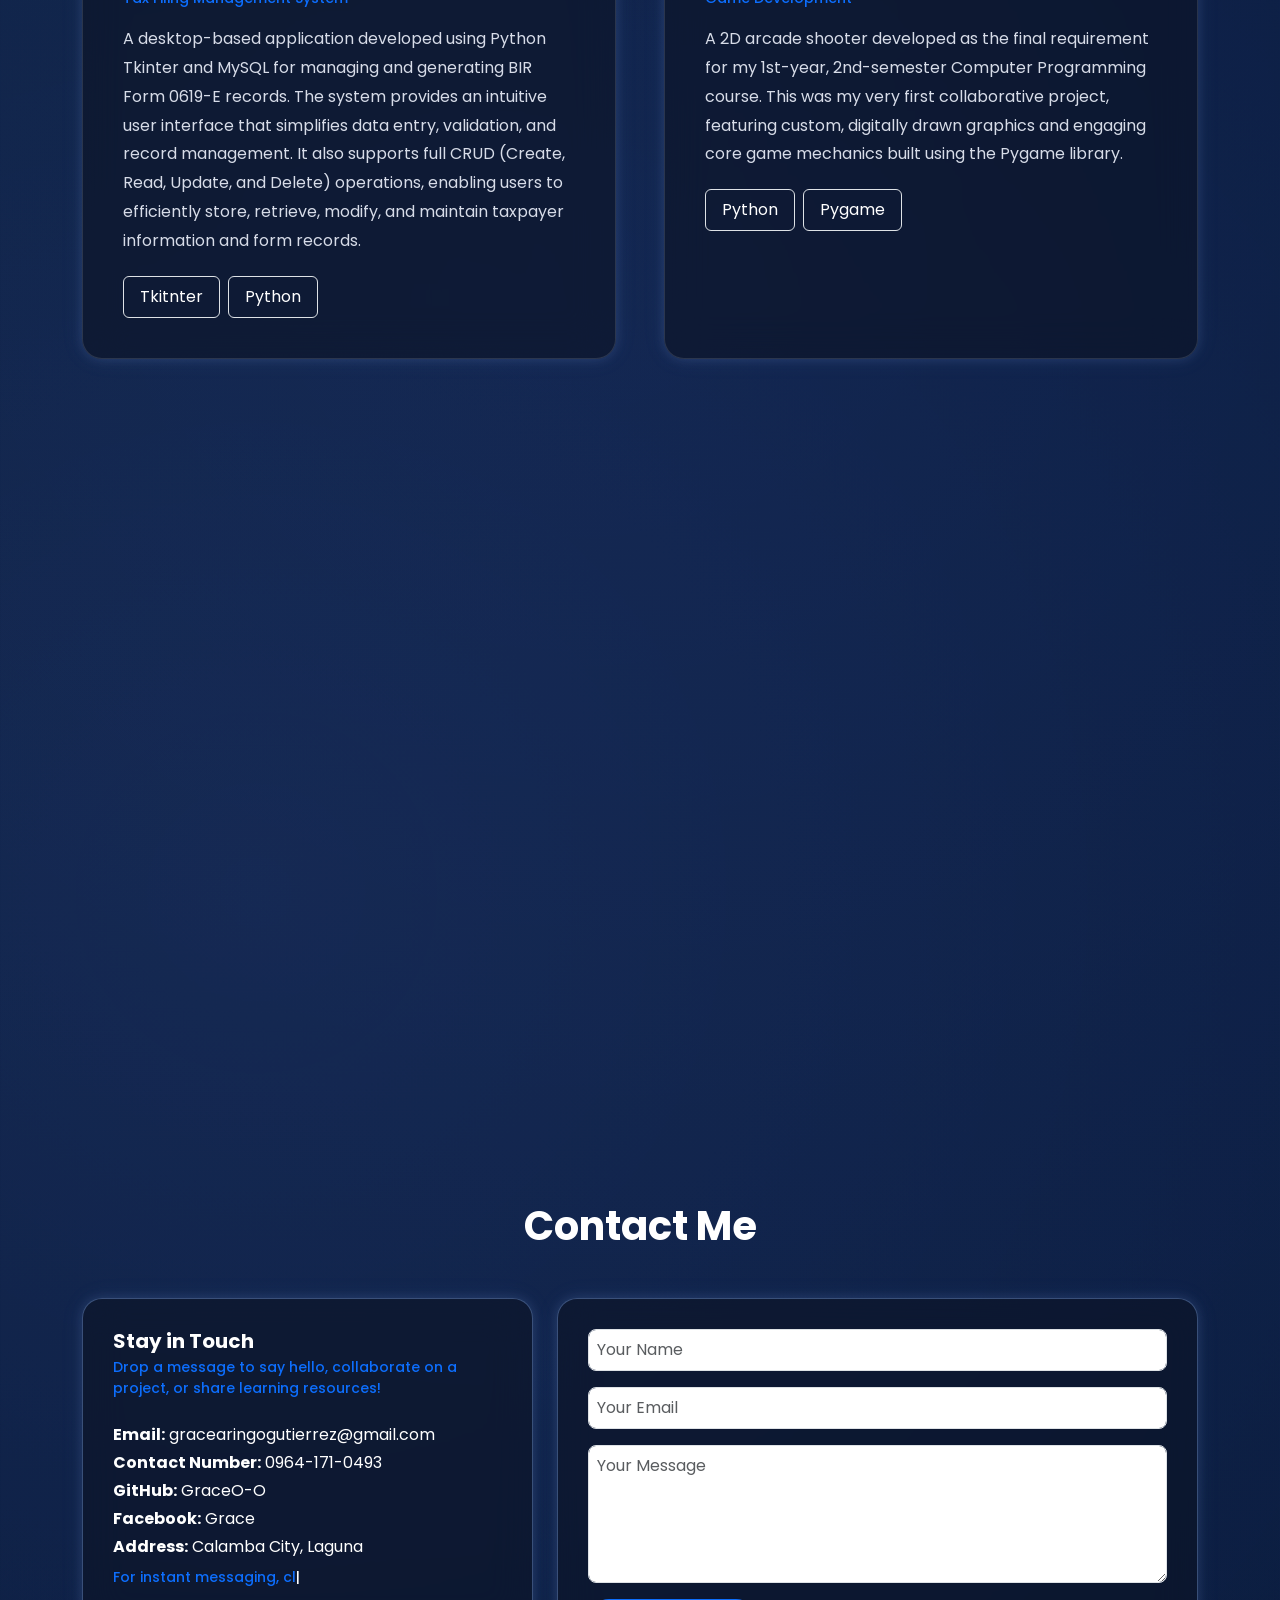
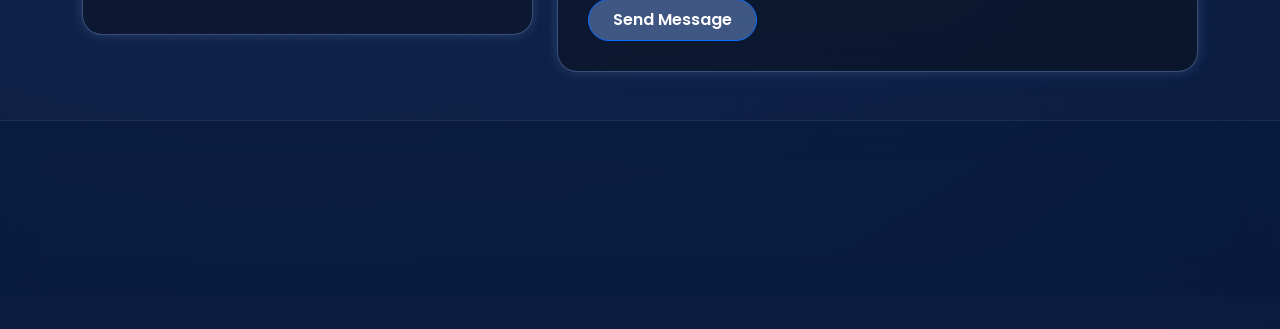
==== commit ee91b839: "theme" ====
--- a/index.html
+++ b/index.html
@@ -42,7 +42,8 @@
                     </li>
 
                     <li class="nav-item dropdown">
-                        <a id="learningLink" class="nav-link text-white fw-semibold dropdown-toggle" href="#" role="button" data-bs-toggle="dropdown">
+                        <a id="learningLink" class="nav-link text-white fw-semibold dropdown-toggle" href="#"
+                            role="button" data-bs-toggle="dropdown">
                             Learning
                         </a>
 
@@ -75,9 +76,9 @@
     </nav>
 
     <section id="home" class="bg-transparent">
-        <div class="container mt-2">
-
-            <div class="row align-items-center min-vh-100 pt-4">
+        <div class="container mt-3 pt-2">
+
+            <div class="row align-items-center min-vh-100 pt-5 ">
 
                 <!-- Text Side -->
                 <div class="col-lg-6">
@@ -88,15 +89,17 @@
                         <img src="assets/images/foliopic.png" alt="Profile"
                             class="rounded-circle border border-3 border-white" width="70" height="70">
 
-                        <p class="text-uppercase fw-bold text-primary letter-spacing-2 mb-0">
-                            Welcome to my portfolio
+                        <p class="typingText text-uppercase fw-bold text-primary letter-spacing-2 mb-0"
+                            data-text="Welcome to my portfolio">
+
                         </p>
 
                     </div>
 
                     <!-- Desktop Layout -->
-                    <p class="text-uppercase fw-bold text-primary letter-spacing-2 d-none d-lg-block">
-                        Welcome to my portfolio
+                    <p class="typingText typing-cursor text-uppercase fw-bold text-primary letter-spacing-2 d-none d-lg-block fs-5"
+                        data-text=" Welcome to my portfolio">
+
                     </p>
 
                     <h1 class="fw-bold">
@@ -110,7 +113,8 @@
                         Feel free to explore the different sections of this portfolio to learn more about my background.
                     </p>
 
-                    <a href="#about" class="btn btn-primary fw-semibold px-4 py-2 rounded-pill"style="background-color: rgba(141, 183, 255, 0.4)">
+                    <a href="#about" class="btn btn-primary fw-semibold px-4 py-2 rounded-pill"
+                        style="background-color: rgba(141, 183, 255, 0.4)">
                         Explore More
                     </a>
 
@@ -128,7 +132,7 @@
         </div>
     </section>
 
-    <section  class="bg-transparent py-5">
+    <section class="bg-transparent py-5">
         <div class="container">
             <div class="section-box reveal">
                 <h2>Introduction</h2>
@@ -437,8 +441,9 @@
     <section id="projects" class="bg-transparent py-5 ">
         <div class="container mt-5">
 
-            <p class="text-uppercase text-primary fw-semibold text-center mt-2 mb-2">
-                What I've Built
+            <p class="typingText typing-cursor text-uppercase text-primary fw-semibold text-center mt-2 mb-2 fs-5"
+            data-text="What I've Built">
+                
             </p>
 
             <h2 class="text-center fw-bold display-6 mb-3">
@@ -659,8 +664,8 @@
         </div>
     </section>
 
-    <!--For more images-->
-    <!-- iskohub Modal -->
+
+    <!-- BIR Modal -->
     <div class="modal fade" id="birModal" tabindex="-1">
         <div class="modal-dialog modal-dialog-centered modal-lg">
             <div class="modal-content bg-dark text-white rounded-4">
@@ -871,8 +876,9 @@
                         <p class="mb-1"><strong>Facebook:</strong> Grace</p>
                         <p class="mb-2"><strong>Address:</strong> Calamba City, Laguna </p>
 
-                        <p class="text-primary small fw-medium">
-                            For instant messaging, click on any of my social links in the footer.
+                        <p class="typingText typing-cursor text-primary small fw-medium"
+                            data-text="For instant messaging, click on any of my social links in the footer.">
+
                         </p>
 
                     </div>
@@ -933,17 +939,20 @@
 
                     <div class="d-flex justify-content-center gap-3 flex-wrap">
 
-                        <a href="#education" class="footer-nav-link text-white text-decoration-none d-flex align-items-center gap-1">
+                        <a href="#education"
+                            class="footer-nav-link text-white text-decoration-none d-flex align-items-center gap-1">
                             <i class="bi bi-mortarboard"></i>
                             <span>Education</span>
                         </a>
 
-                        <a href="#technologies" class="footer-nav-link text-white text-decoration-none d-flex align-items-center gap-1">
+                        <a href="#technologies"
+                            class="footer-nav-link text-white text-decoration-none d-flex align-items-center gap-1">
                             <i class="bi bi-code-slash"></i>
                             <span>Technologies</span>
                         </a>
 
-                        <a href="#projects" class="footer-nav-link text-white text-decoration-none d-flex align-items-center gap-1">
+                        <a href="#projects"
+                            class="footer-nav-link text-white text-decoration-none d-flex align-items-center gap-1">
                             <i class="bi bi-folder"></i>
                             <span>Projects</span>
                         </a>
--- a/assets/style.css
+++ b/assets/style.css
@@ -13,21 +13,22 @@
   color: #ffffff;
   min-height: 100vh;
   overflow-x: hidden;
-
+/*-------------------------------------------------------------------------------------------------------
+*/
 background:
   radial-gradient(circle at 15% 25%, rgba(80, 120, 255, 0.12), transparent 22%),
   radial-gradient(circle at 85% 35%, rgba(100, 140, 255, 0.10), transparent 25%),
   radial-gradient(circle at 20% 85%, rgba(120, 160, 255, 0.08), transparent 25%),
   linear-gradient(
     135deg,
-    #02040a,
+    #0b2130,
+    #061632,
     #051633,
-    #0f3147,
-    #061632,
-    #0d1631
+    #0a1325,
+    #02040a
   );
 background-size:
-  100% 100%,
+  300% 300%,
   100% 100%,
   100% 100%,
   300% 300%;
@@ -46,24 +47,9 @@
     linear-gradient(rgba(141,183,255,.08) 1px, transparent 1px),
     linear-gradient(90deg, rgba(141,183,255,.08) 1px, transparent 1px);
 
-  background-size: 80px 80px;
+  background-size: 70px 70px;
   mask-image: radial-gradient(circle, black 60%, transparent 100%);
-  animation: gridMove 8s linear infinite;
-}
-
-body::after {
-  content: "";
-  position: fixed;
-  width: 700px;
-  height: 700px;
-  right: -250px;
-  top: 25%;
-  pointer-events: none;
-  z-index: -1;
-  background: rgba(50, 105, 255, 0.22);
-  border-radius: 50%;
-  filter: blur(120px);
-  animation: glowFloat 7s ease-in-out infinite;
+  animation: gridMove 6s linear infinite;
 }
 
 @keyframes bgMove {
@@ -90,15 +76,6 @@
   }
   to {
     background-position: 80px 80px;
-  }
-}
-
-@keyframes glowFloat {
-  0%, 100% {
-    transform: translate(0, 0);
-  }
-  50% {
-    transform: translate(-120px, 80px);
   }
 }
 
@@ -178,6 +155,7 @@
 .contact-form,
 .tech-category-card,
 .project-card{
+  transition: transform .2s ease;
   padding: 30px;
   border-radius: 20px;
     background: rgba(11,18,32,.55);
@@ -265,13 +243,14 @@
 }
 
 .info-card {
-  transition: 0.3s;
+  transition: transform .2s ease;
 }
 
 .info-card:hover,
 .project-card:hover {
-  transform: translateY(-12px);
+  transform: translateY(-20px) scale(1.02);
     box-shadow:
+       0 15px 30px rgba(0,0,0,.30),
         0 0 30px rgba(141,183,255,.20),
         0 0 60px rgba(141,183,255,.10);
     border-color: rgba(141,183,255,.35);
@@ -287,7 +266,7 @@
 border: 1px solid rgba(255,255,255,.12);
   color: #ffffff;
   border-radius: 20px;
-  transition: 0.1s;
+  transition: transform .2s ease;
 }
 
 .project-card .card-img-top {
@@ -384,3 +363,15 @@
     opacity: 1;
     transform: translateY(0) scale(1);
 }
+
+.typing-cursor::after {
+  color: white;
+    content: "|";
+    animation: blink .8s infinite;
+}
+
+@keyframes blink {
+    50% {
+        opacity: 0;
+    }
+}
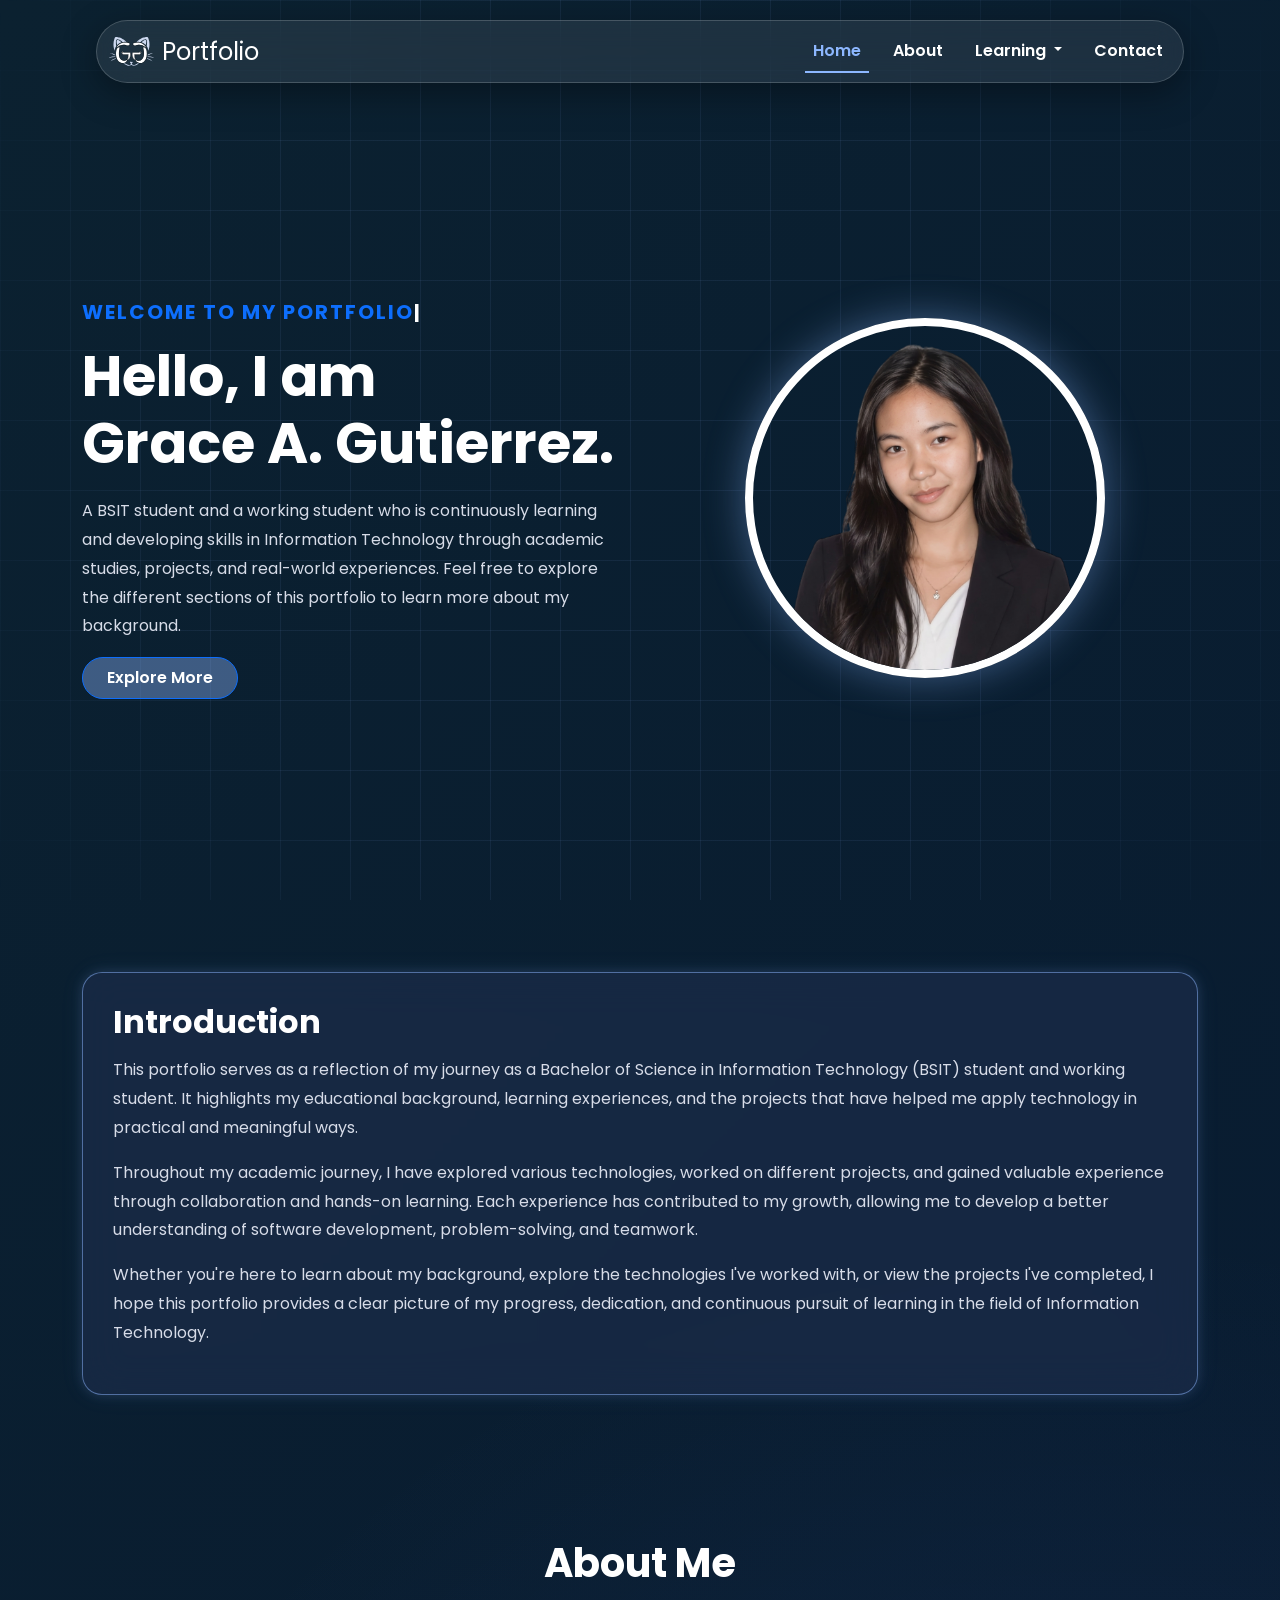
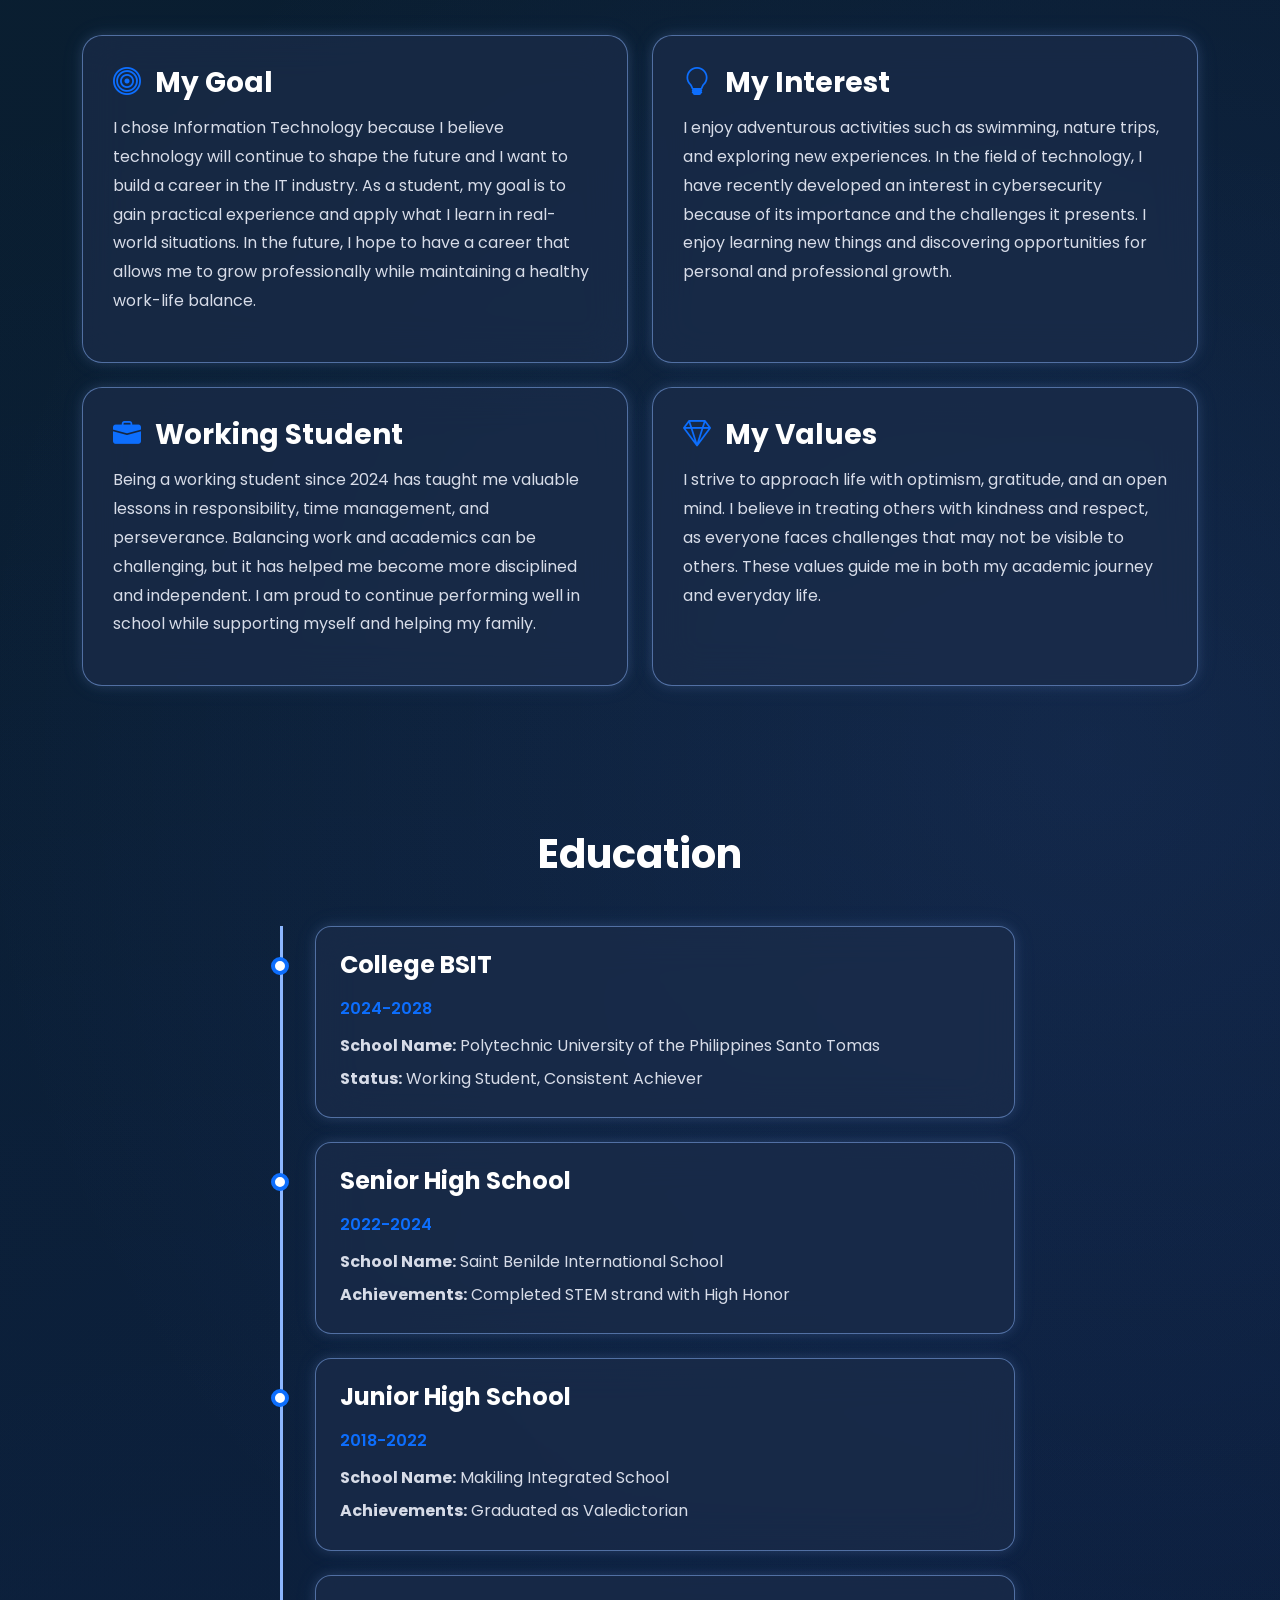
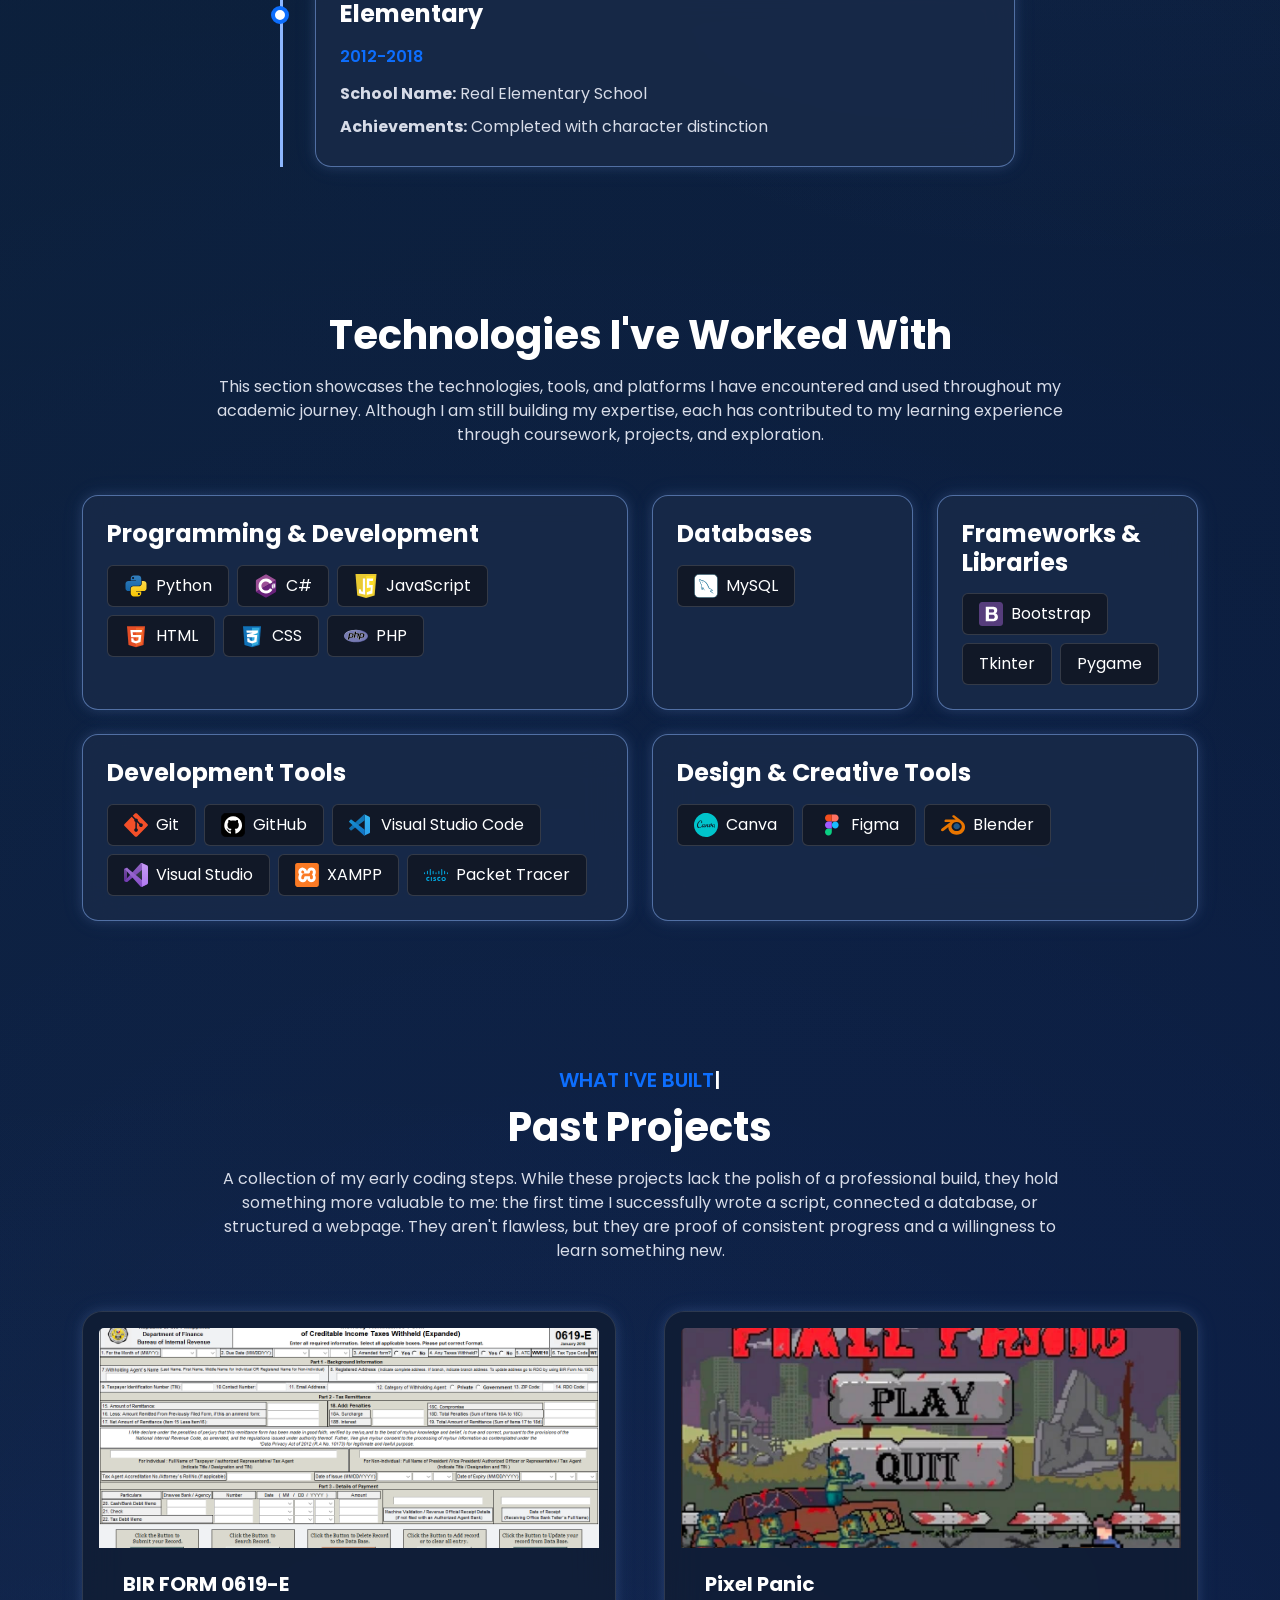
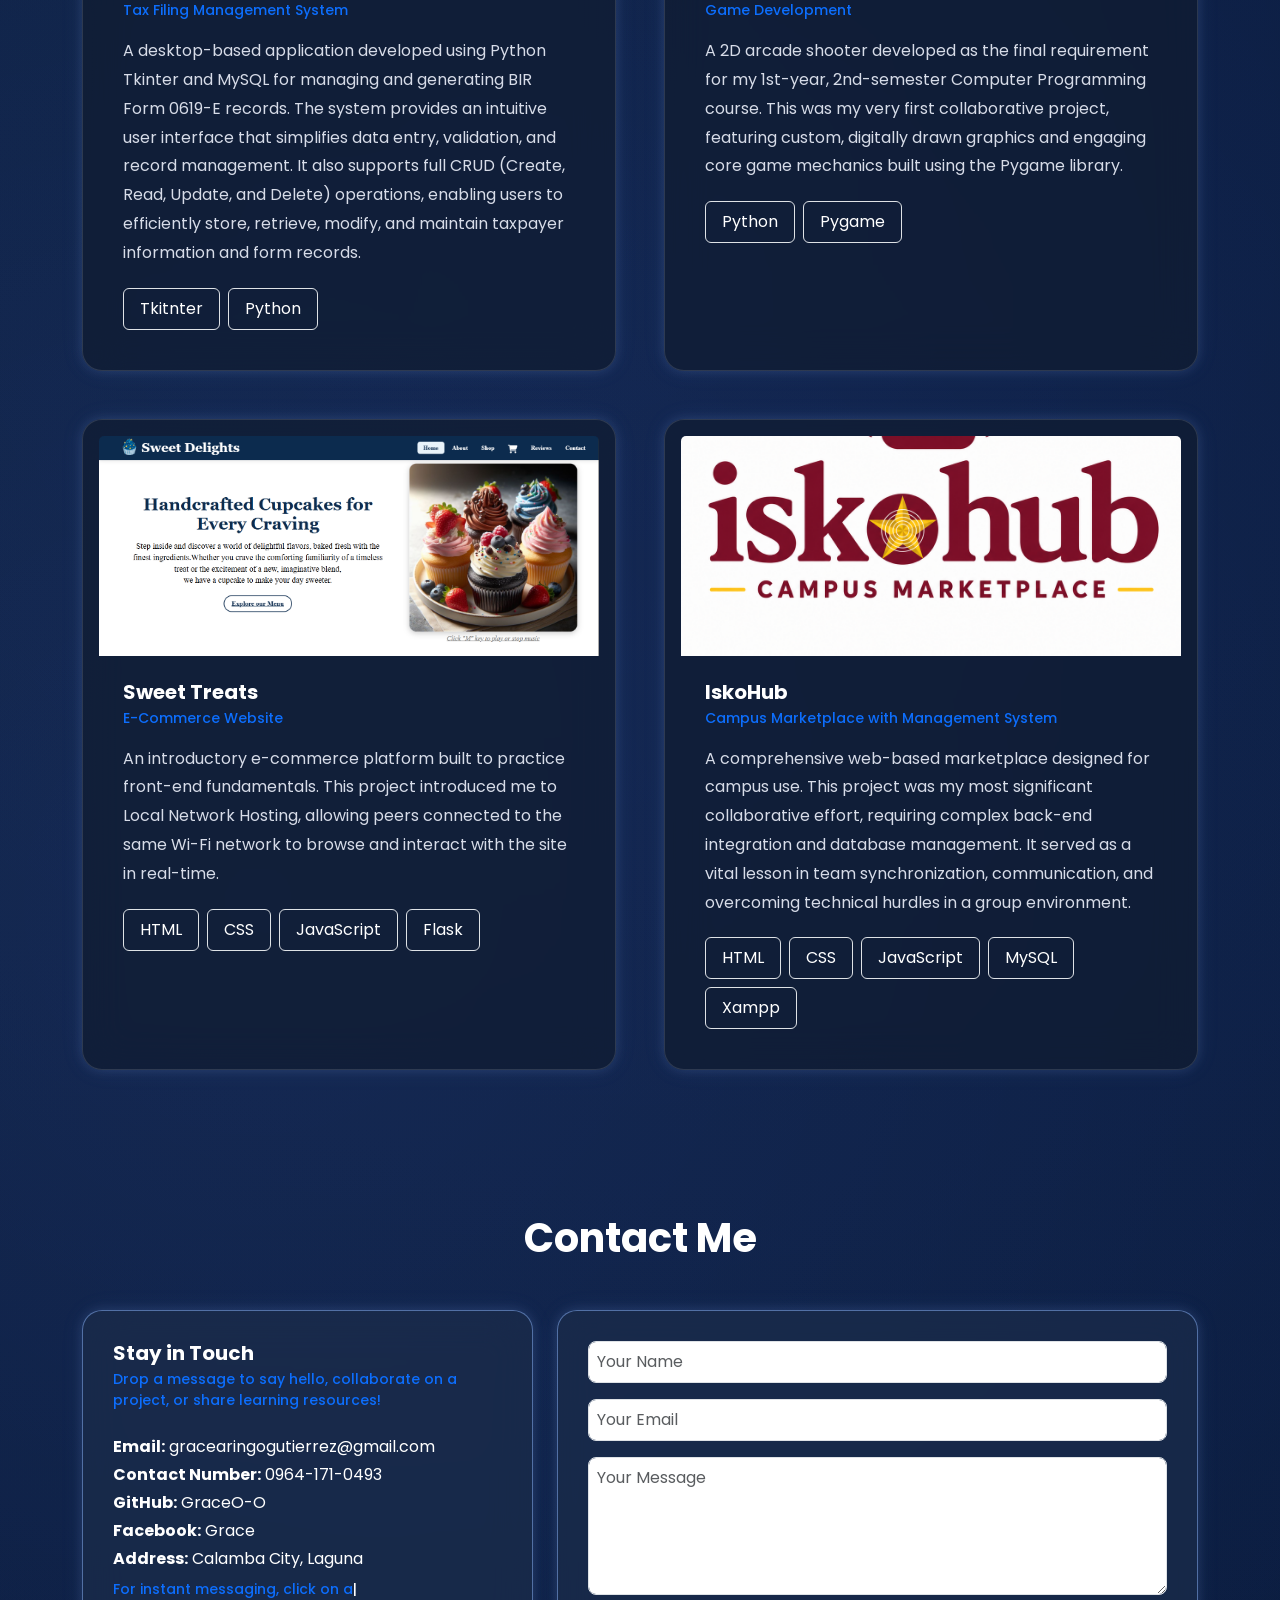
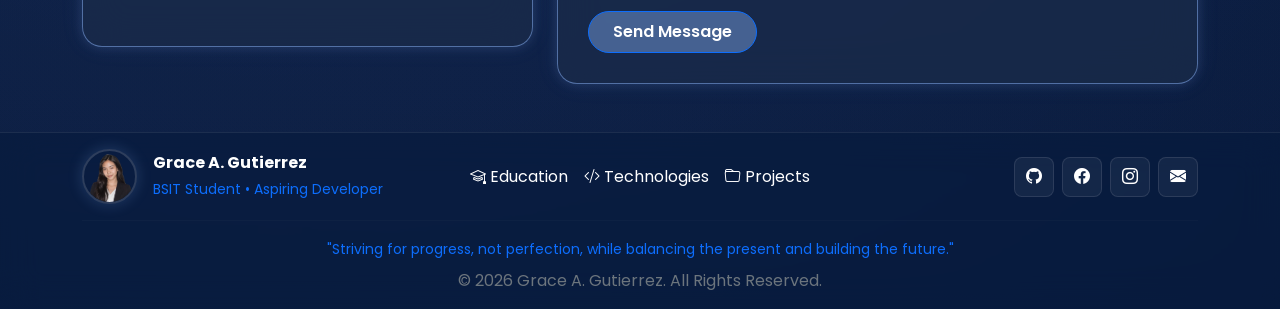
==== commit 17e4d3f4: "FINAL" ====
--- a/index.html
+++ b/index.html
@@ -25,7 +25,7 @@
                 <span>Portfolio</span>
             </a>
 
-            <button class="navbar-toggler border-0 navbar-dark" type="button" data-bs-toggle="collapse"
+            <button class="navbar-toggler  navbar-dark" type="button" data-bs-toggle="collapse"
                 data-bs-target="#navbarNav">
                 <span class="navbar-toggler-icon"></span>
             </button>
@@ -235,7 +235,7 @@
 
             <div class="timeline mx-auto">
 
-                <div class="timeline-item card reveal border-0 rounded-4 p-4 mb-4">
+                <div class="timeline-item card reveal rounded-4 p-4 mb-4">
                     <h4 class="fw-bold">College BSIT</h4>
                     <p class="text-primary fw-semibold mb-2">2024-2028</p>
                     <p class="mb-1"><strong>School Name:</strong> Polytechnic University of the Philippines Santo Tomas
@@ -243,21 +243,21 @@
                     <p class="mb-0"><strong>Status:</strong> Working Student, Consistent Achiever</p>
                 </div>
 
-                <div class="timeline-item card reveal border-0 rounded-4 p-4 mb-4">
+                <div class="timeline-item card reveal rounded-4 p-4 mb-4">
                     <h4 class="fw-bold">Senior High School</h4>
                     <p class="text-primary fw-semibold mb-2">2022-2024</p>
                     <p class="mb-1"><strong>School Name:</strong> Saint Benilde International School</p>
                     <p class="mb-0"><strong>Achievements:</strong> Completed STEM strand with High Honor</p>
                 </div>
 
-                <div class="timeline-item card reveal border-0 rounded-4 p-4 mb-4">
+                <div class="timeline-item card reveal  rounded-4 p-4 mb-4">
                     <h4 class="fw-bold">Junior High School</h4>
                     <p class="text-primary fw-semibold mb-2">2018-2022</p>
                     <p class="mb-1"><strong>School Name:</strong> Makiling Integrated School</p>
                     <p class="mb-0"><strong>Achievements:</strong> Graduated as Valedictorian</p>
                 </div>
 
-                <div class="timeline-item card reveal border-0 rounded-4 p-4">
+                <div class="timeline-item card reveal rounded-4 p-4">
                     <h4 class="fw-bold">Elementary</h4>
                     <p class="text-primary fw-semibold mb-2">2012-2018</p>
                     <p class="mb-1"><strong>School Name:</strong> Real Elementary School</p>
@@ -286,8 +286,8 @@
 
                 <!-- Programming & Development -->
                 <div class="col-md-6 col-lg-6">
-                    <div class="card h-100 border-0 rounded-4 p-4 tech-category-card reveal">
-                        <h4 class="fw-bold mb-3">Programming & Development</h4>
+                    <div class="card h-100  rounded-4 p-4 tech-category-card reveal">
+                        <h4 class="fw-bold mb-3 text-white">Programming & Development</h4>
 
                         <div class="d-flex flex-wrap gap-2">
 
@@ -327,8 +327,8 @@
 
                 <!-- Databases -->
                 <div class="col-md-6 col-lg-3">
-                    <div class="card h-100 border-0 rounded-4 p-4 tech-category-card reveal">
-                        <h4 class="fw-bold mb-3">Databases</h4>
+                    <div class="card h-100  rounded-4 p-4 tech-category-card reveal">
+                        <h4 class="fw-bold mb-3 text-white">Databases</h4>
 
                         <div class="d-flex flex-wrap gap-2">
                             <div class="d-inline-flex align-items-center border rounded px-3 py-2">
@@ -341,8 +341,8 @@
 
                 <!-- Frameworks & Libraries -->
                 <div class="col-md-6 col-lg-3">
-                    <div class="card h-100 border-0 rounded-4 p-4 tech-category-card reveal">
-                        <h4 class="fw-bold mb-3">Frameworks & Libraries</h4>
+                    <div class="card h-100  rounded-4 p-4 tech-category-card reveal">
+                        <h4 class="fw-bold mb-3 text-white">Frameworks & Libraries</h4>
 
                         <div class="d-flex flex-wrap gap-2">
 
@@ -366,8 +366,8 @@
 
                 <!-- Development Tools -->
                 <div class="col-md-6 col-lg-6">
-                    <div class="card h-100 border-0 rounded-4 p-4 tech-category-card reveal">
-                        <h4 class="fw-bold mb-3">Development Tools</h4>
+                    <div class="card h-100  rounded-4 p-4 tech-category-card reveal">
+                        <h4 class="fw-bold mb-3 text-white">Development Tools</h4>
 
                         <div class="d-flex flex-wrap gap-2">
 
@@ -408,8 +408,8 @@
 
                 <!-- Design & Creative Tools -->
                 <div class="col-md-6 col-lg-6">
-                    <div class="card h-100 border-0 rounded-4 p-4 tech-category-card reveal">
-                        <h4 class="fw-bold mb-3">Design & Creative Tools</h4>
+                    <div class="card h-100  rounded-4 p-4 tech-category-card reveal">
+                        <h4 class="fw-bold mb-3 text-white">Design & Creative Tools</h4>
 
                         <div class="d-flex flex-wrap gap-2">
 
--- a/assets/style.css
+++ b/assets/style.css
@@ -13,7 +13,7 @@
   color: #ffffff;
   min-height: 100vh;
   overflow-x: hidden;
-/*-------------------------------------------------------------------------------------------------------
+/*--------STOP HERE-----------------------------------------------------------------------------------------------
 */
 background:
   radial-gradient(circle at 15% 25%, rgba(80, 120, 255, 0.12), transparent 22%),
@@ -25,7 +25,7 @@
     #061632,
     #051633,
     #0a1325,
-    #02040a
+    #0c1325
   );
 background-size:
   300% 300%,
@@ -147,7 +147,7 @@
   color: #d7dce8;
   line-height: 1.8;
 }
-/*cards to glow */
+/*cards to glow   stophere*/
 .section-box,
 .info-card,
 .timeline-item,
@@ -158,11 +158,11 @@
   transition: transform .2s ease;
   padding: 30px;
   border-radius: 20px;
-    background: rgba(11,18,32,.55);
+    background: rgba(28,45,75,.70);
     backdrop-filter: blur(20px);
     -webkit-backdrop-filter: blur(20px);
 border: 1px solid rgba(255,255,255,.12);
-    border: 1px solid rgba(141,183,255,.35);
+    border: 1px solid rgba(141,183,255,.50);
     box-shadow:
         0 0 12px rgba(141,183,255,.15),
         0 0 25px rgba(141,183,255,.08);
@@ -201,11 +201,6 @@
   background: #8db7ff;
 }
 
-.timeline-item {
-  position: relative;
-  background: rgba(11,18,32,.55);
-  color: white;
-}
 
 .timeline-item::before {
   content: "";
@@ -220,13 +215,6 @@
 }
 
 /*tech section*/
-.tech-category-card {
-  background: rgba(11,18,32,.55);
-backdrop-filter: blur(20px);
--webkit-backdrop-filter: blur(20px);
-border: 1px solid rgba(255,255,255,.12);
-  color: #ffffff;
-}
 
 .tech-category-card .d-inline-flex {
   color: #ffffff;
@@ -260,7 +248,7 @@
 .project-card {
   border: none;
   overflow: hidden;
-  background: rgba(11,18,32,.55);
+  background: rgba(17, 28, 48, 0.7);
 backdrop-filter: blur(20px);
 -webkit-backdrop-filter: blur(20px);
 border: 1px solid rgba(255,255,255,.12);
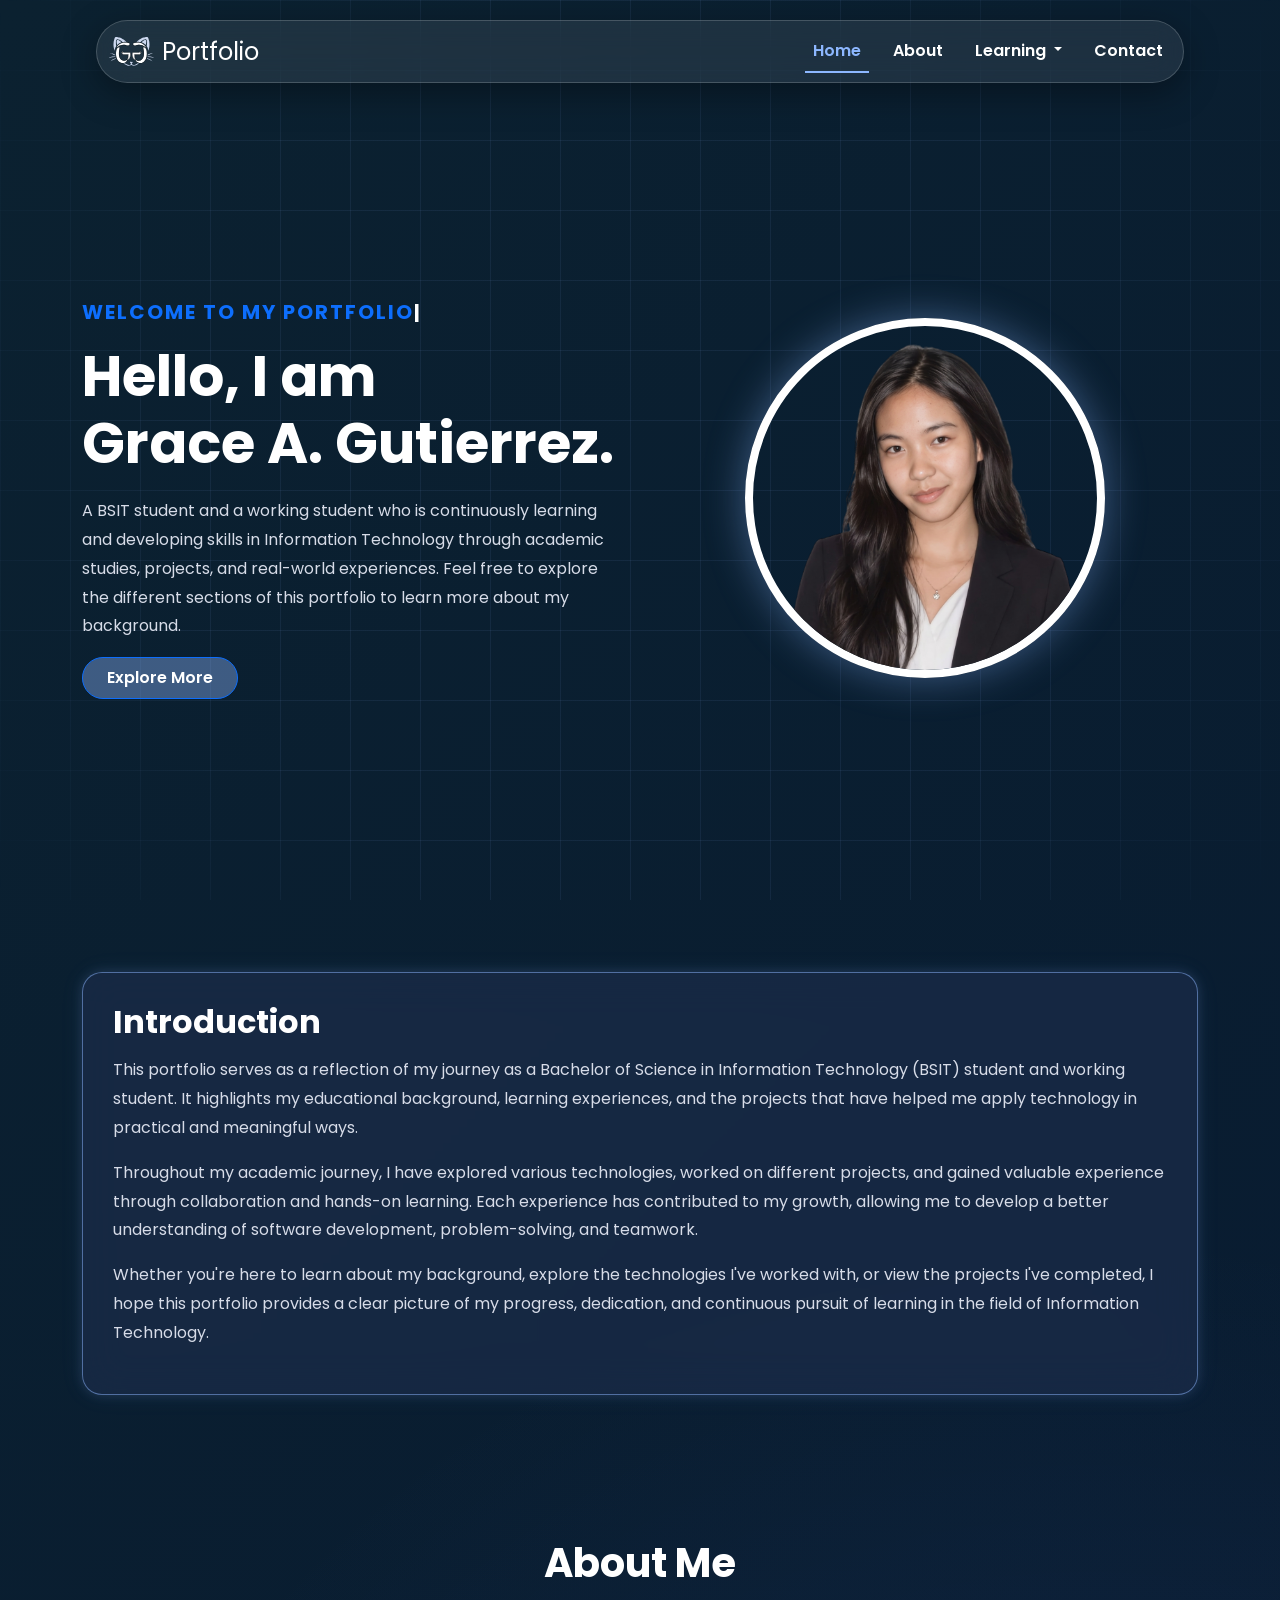
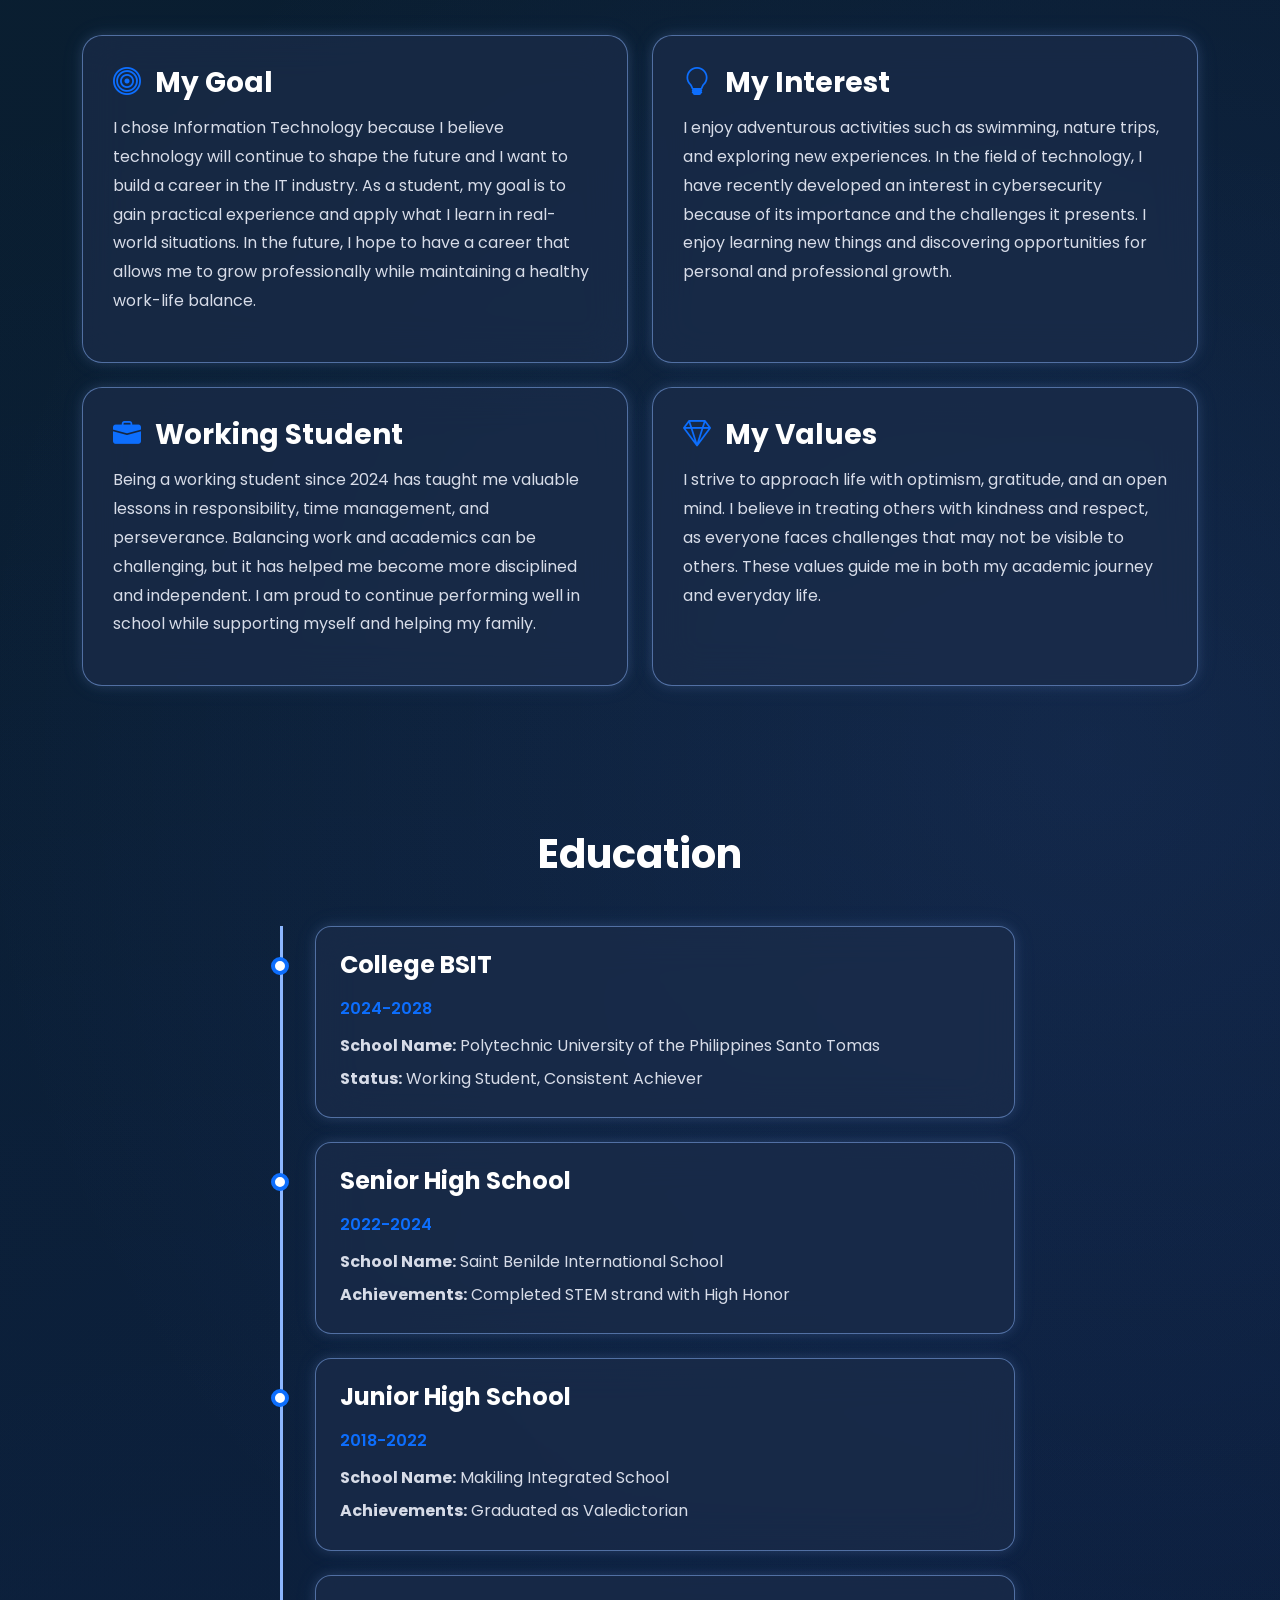
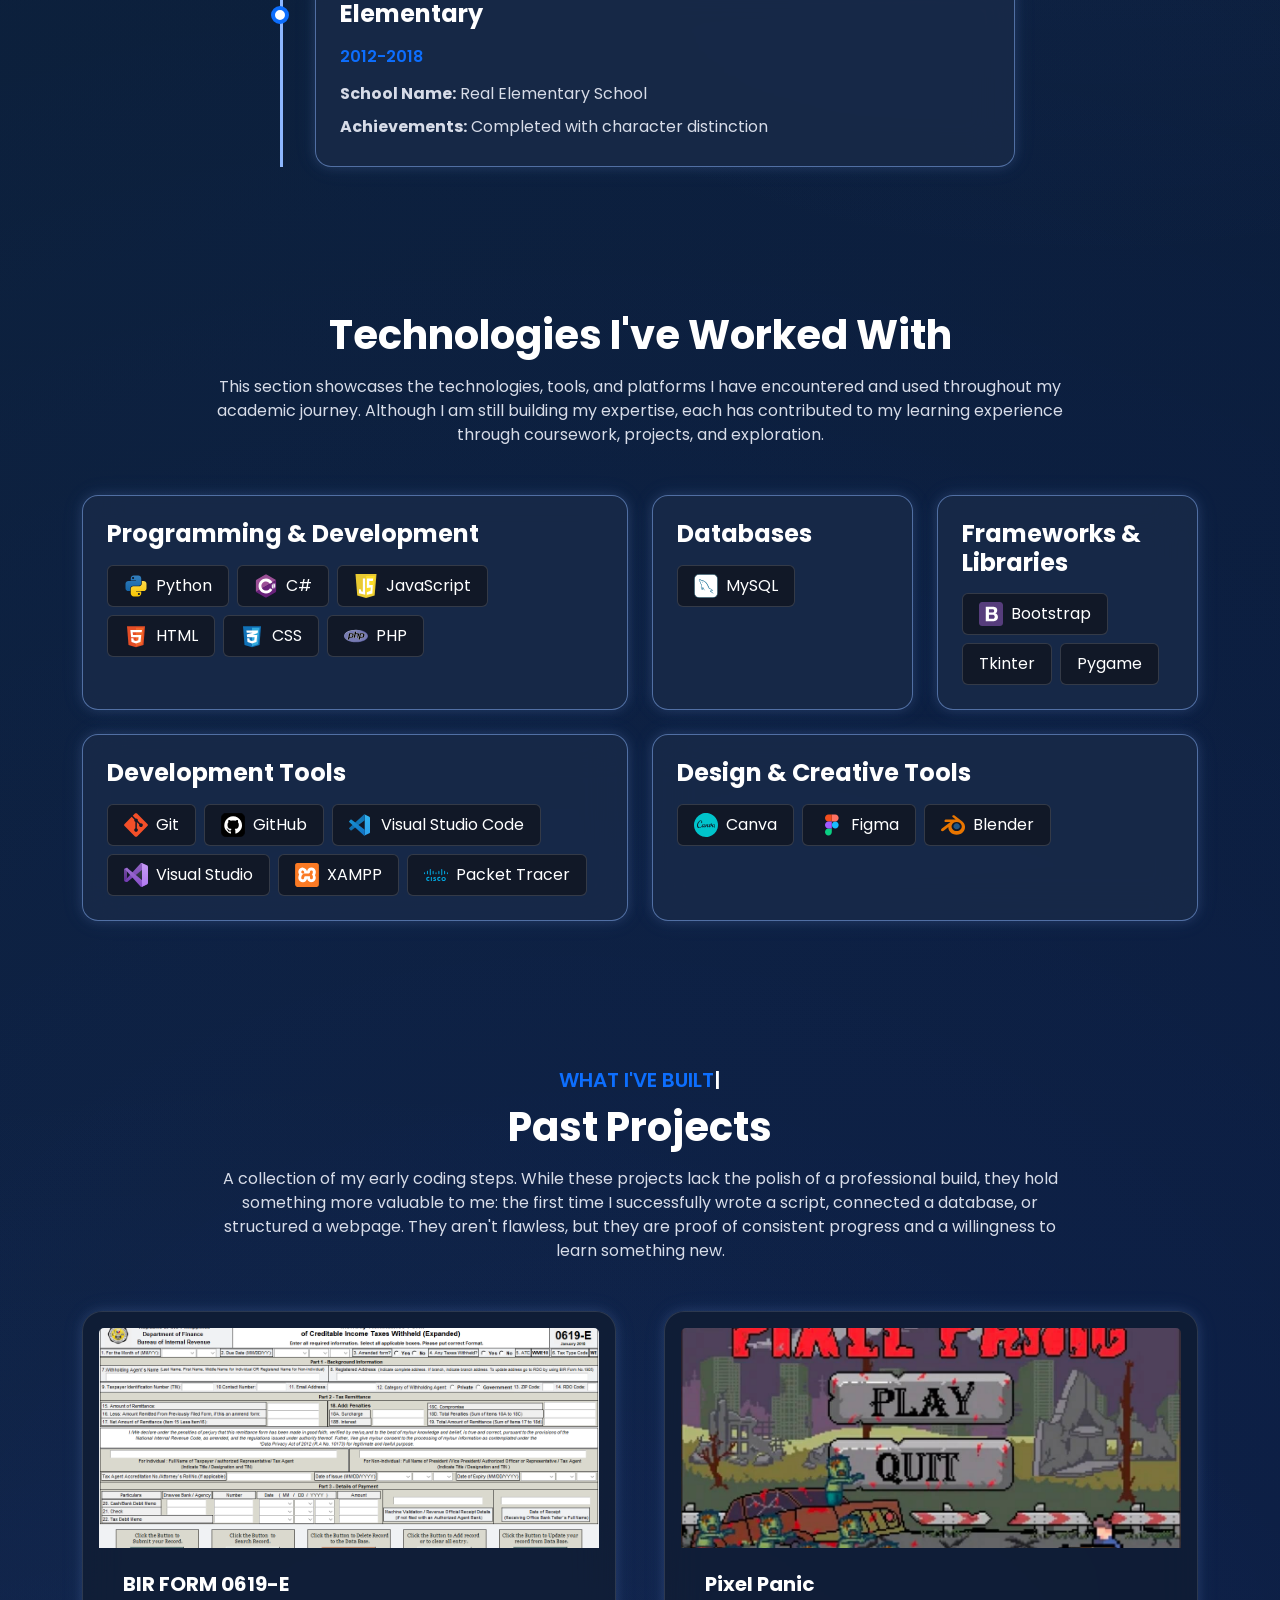
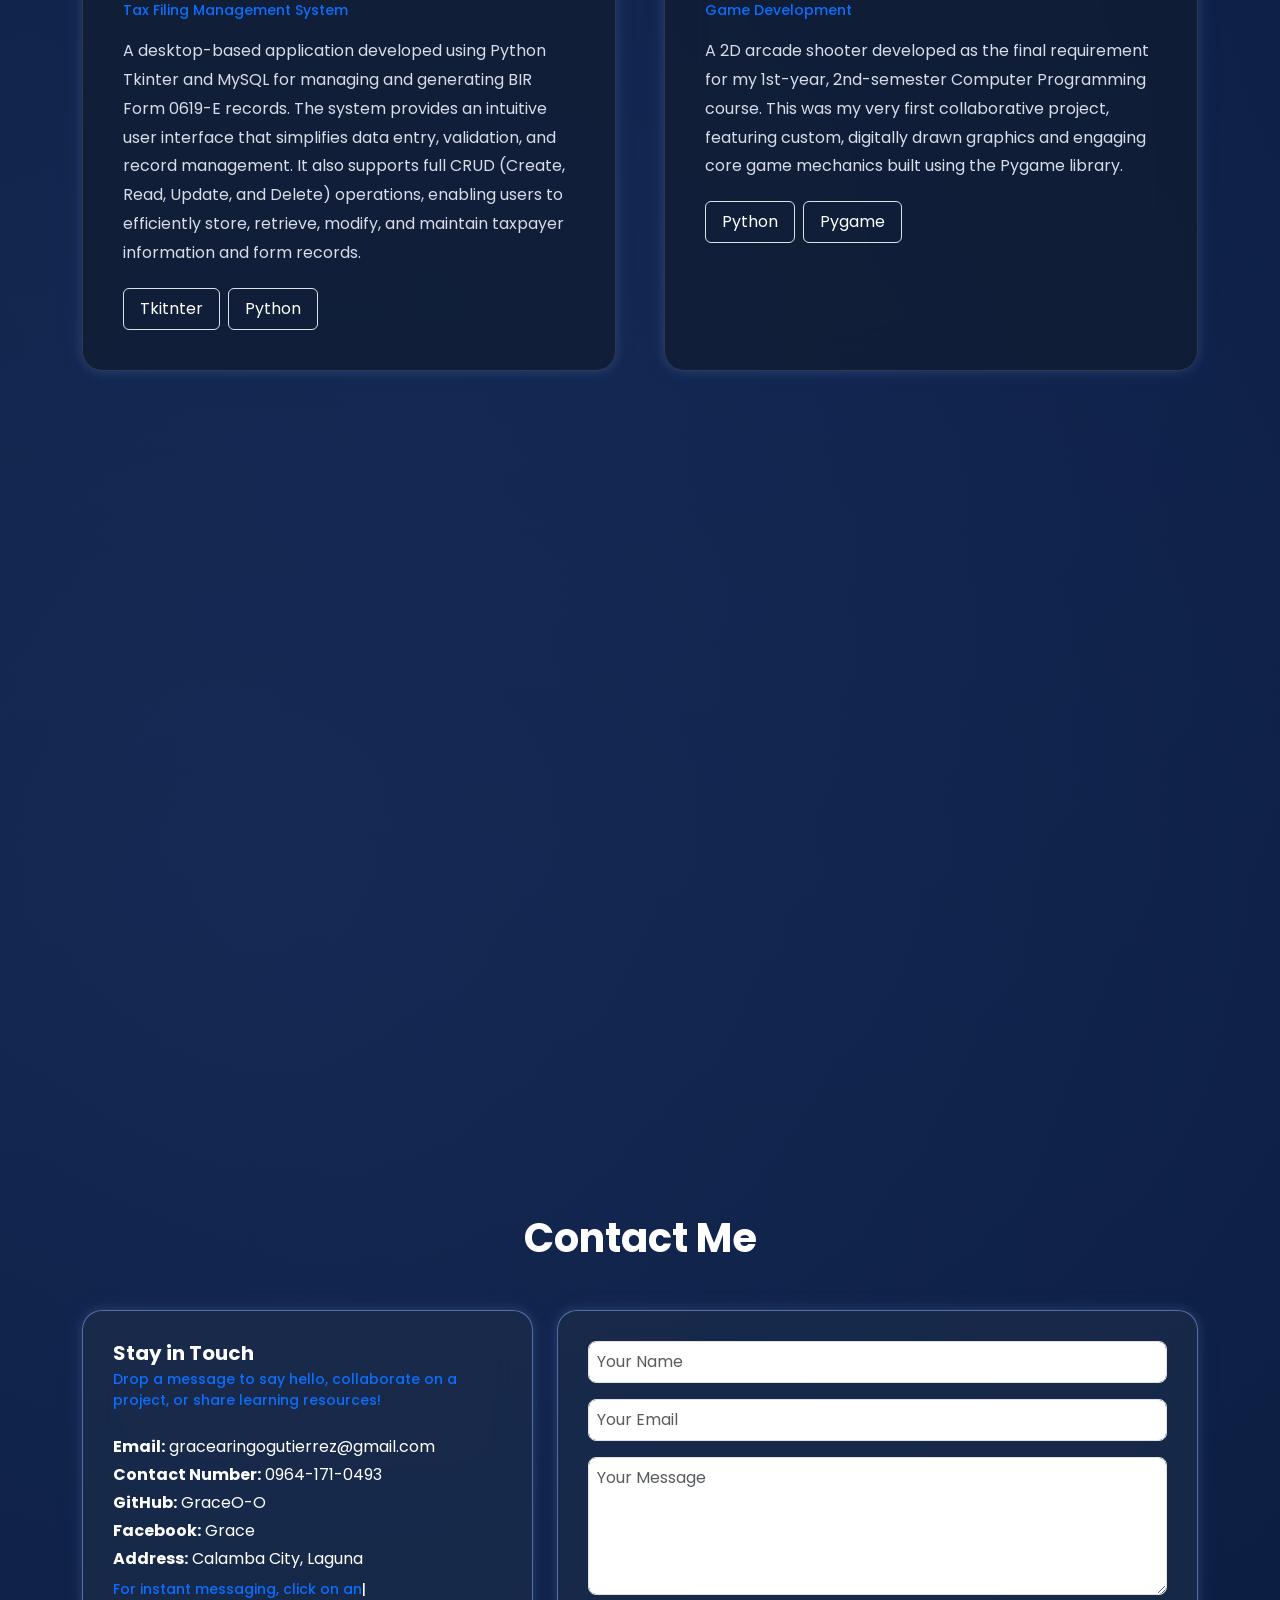
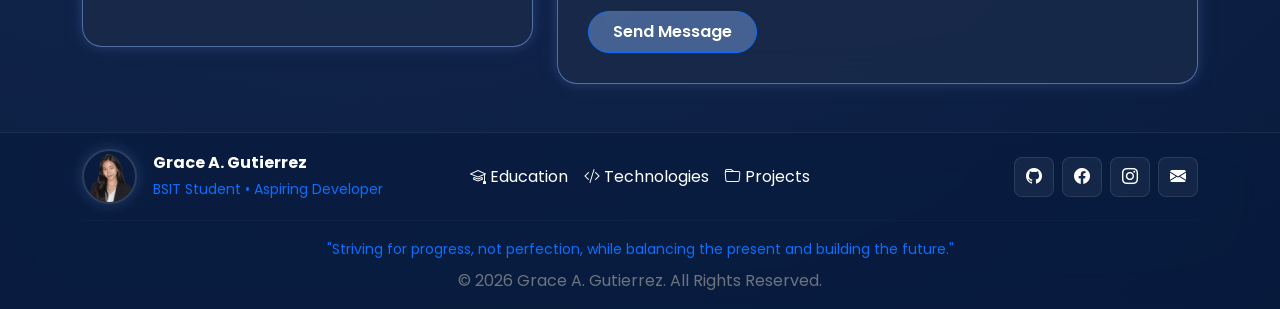
==== commit 6b1424df: "/" ====
--- a/index.html
+++ b/index.html
@@ -4,7 +4,7 @@
 <head>
     <meta charset="UTF-8">
     <meta name="viewport" content="width=device-width, initial-scale=1.0">
-    <title>Digital Portfolio</title>
+    <title>Grace's Portfolio</title>
     <link rel="icon" href="assets/images/icon.svg">
     <link href="https://cdn.jsdelivr.net/npm/bootstrap@5.3.8/dist/css/bootstrap.min.css" rel="stylesheet"
         integrity="sha384-sRIl4kxILFvY47J16cr9ZwB07vP4J8+LH7qKQnuqkuIAvNWLzeN8tE5YBujZqJLB" crossorigin="anonymous">
